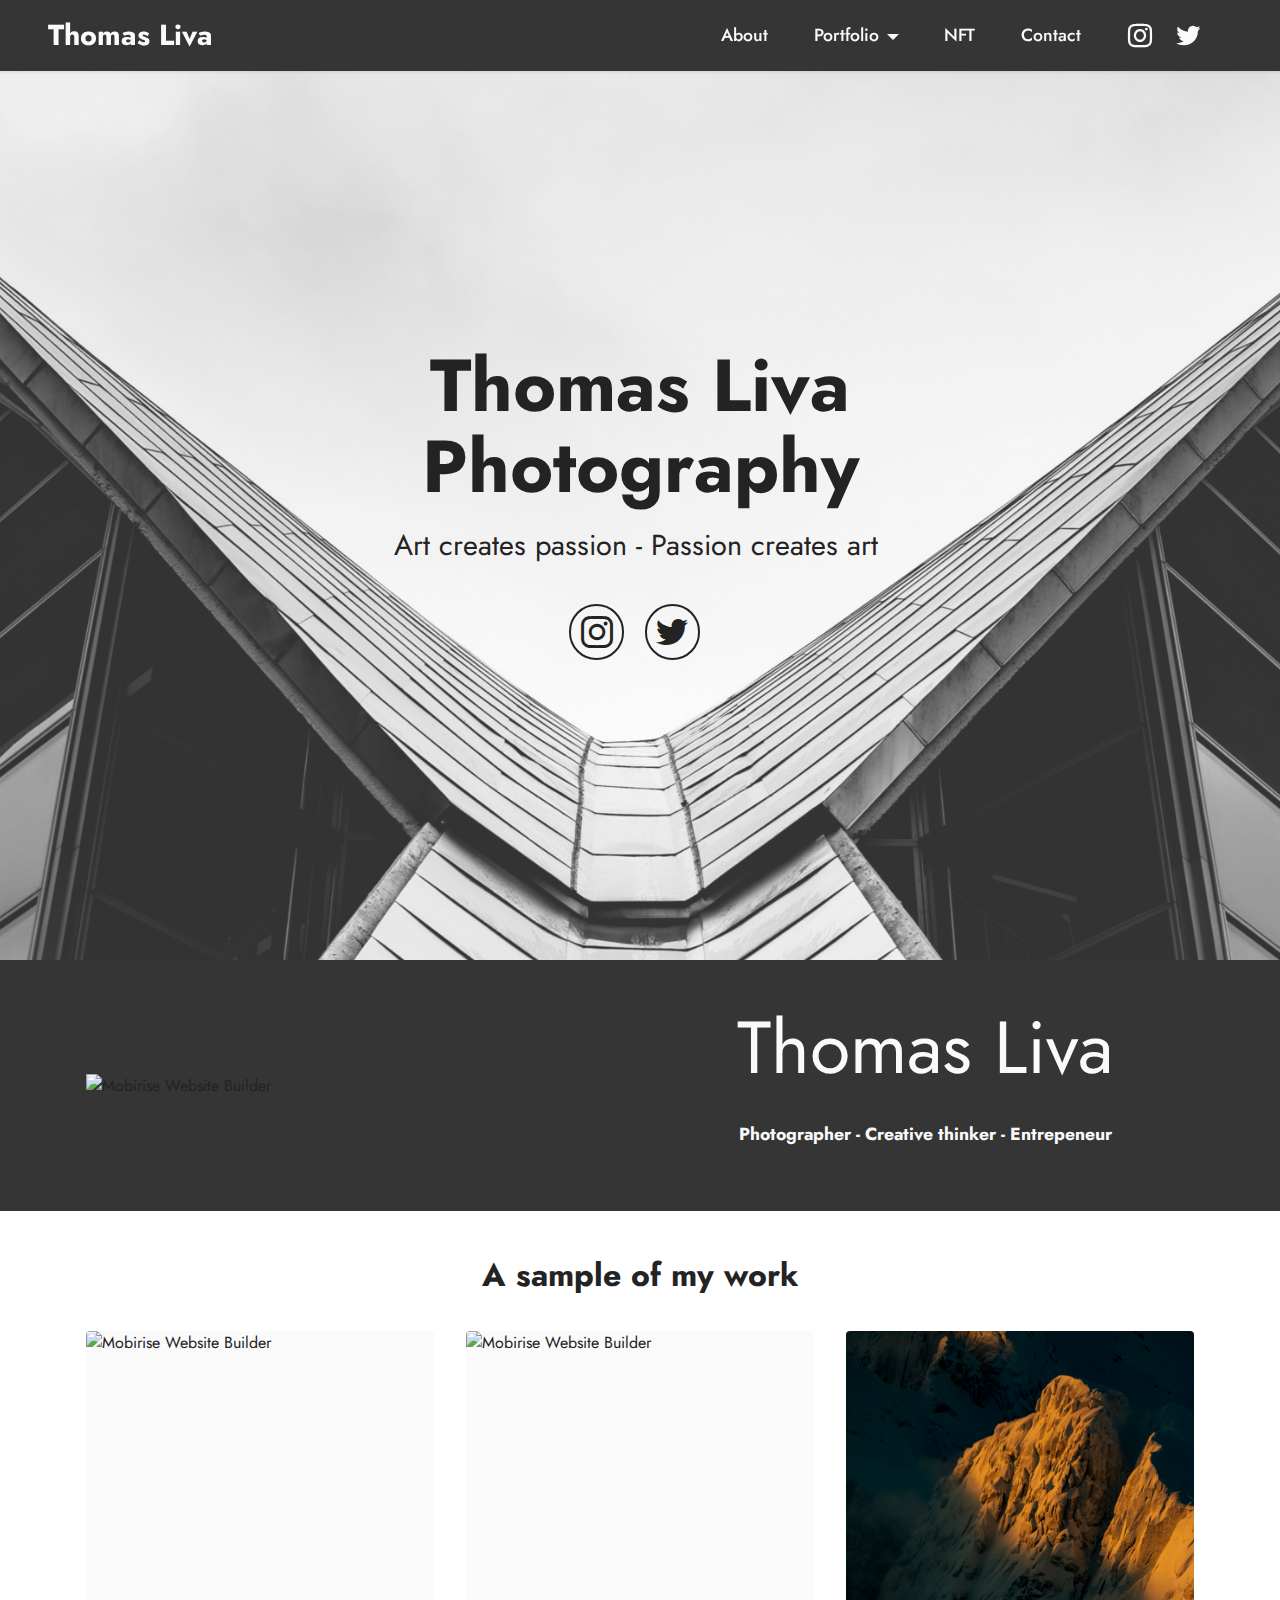
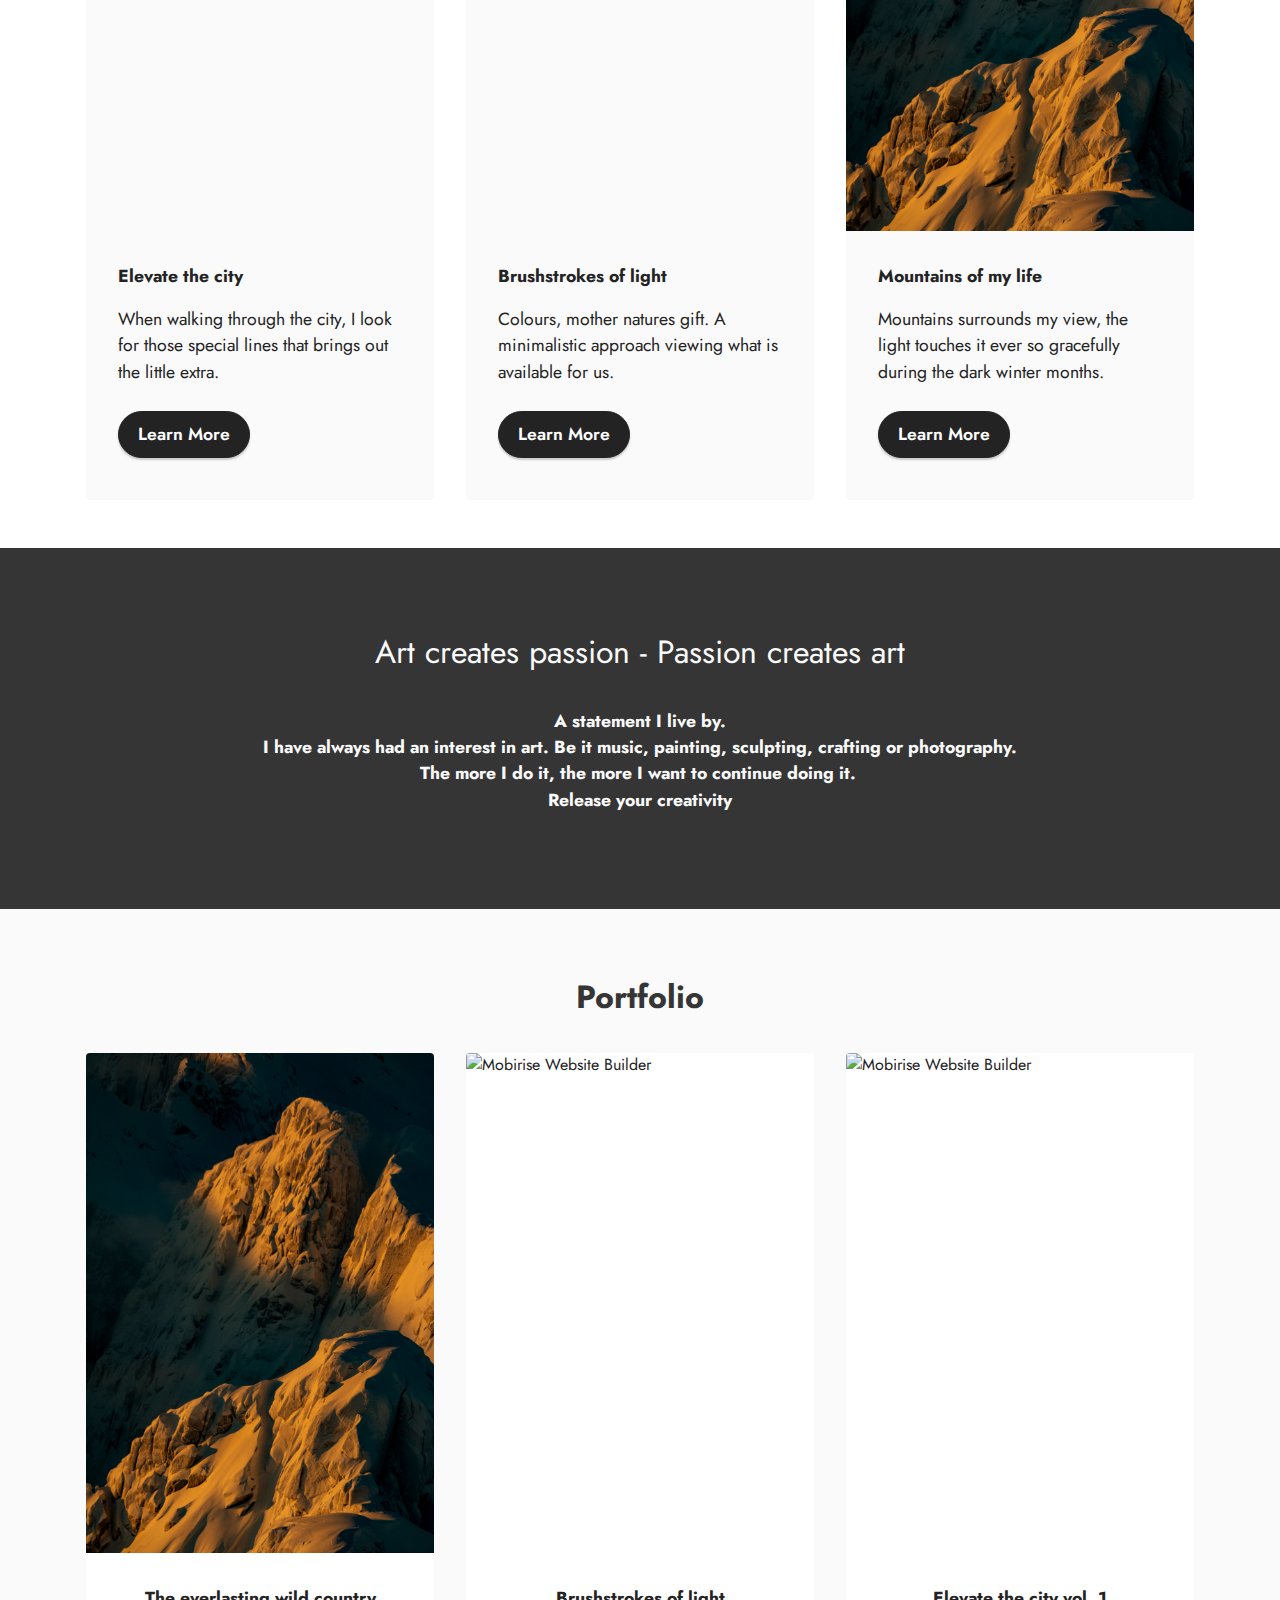
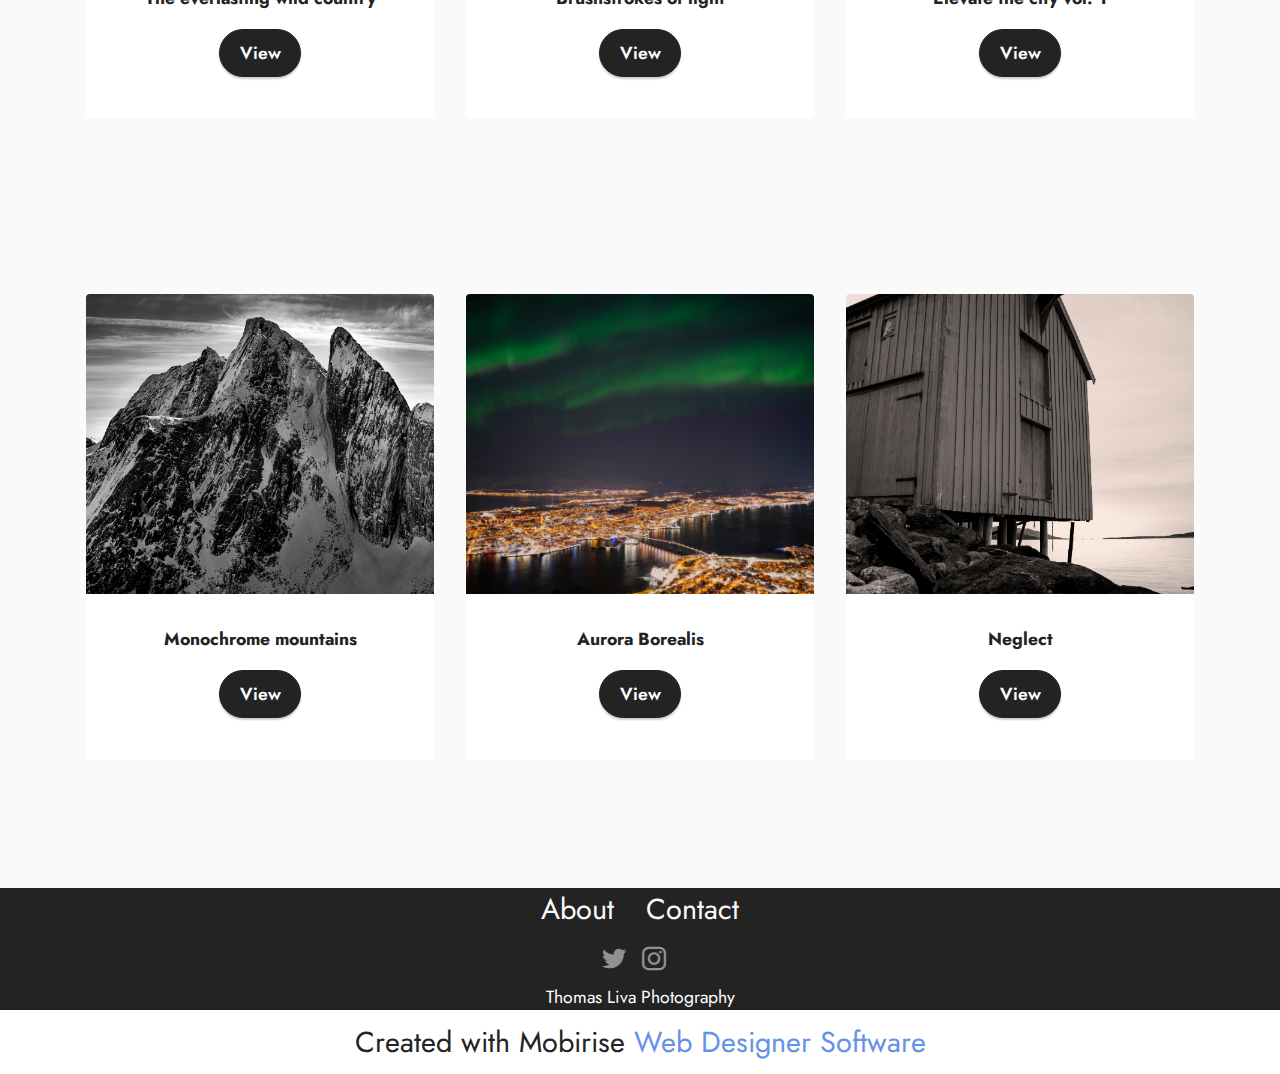
==== index.html @ e4f31dff "update" ====
<!DOCTYPE html>
<html  >
<head>
  <!-- Site made with Mobirise Website Builder v5.6.8, https://mobirise.com -->
  <meta charset="UTF-8">
  <meta http-equiv="X-UA-Compatible" content="IE=edge">
  <meta name="generator" content="Mobirise v5.6.8, mobirise.com">
  <meta name="twitter:card" content="summary_large_image"/>
  <meta name="twitter:image:src" content="">
  <meta property="og:image" content="">
  <meta name="twitter:title" content="Home">
  <meta name="viewport" content="width=device-width, initial-scale=1, minimum-scale=1">
  <link rel="shortcut icon" href="assets/images/dsc0477-kopi-1.jpg" type="image/x-icon">
  <meta name="description" content="">
  
  
  <title>Home</title>
  <link rel="stylesheet" href="assets/bootstrap/css/bootstrap.min.css">
  <link rel="stylesheet" href="assets/bootstrap/css/bootstrap-grid.min.css">
  <link rel="stylesheet" href="assets/bootstrap/css/bootstrap-reboot.min.css">
  <link rel="stylesheet" href="assets/dropdown/css/style.css">
  <link rel="stylesheet" href="assets/socicon/css/styles.css">
  <link rel="stylesheet" href="assets/theme/css/style.css">
  <link rel="preload" href="https://fonts.googleapis.com/css?family=Jost:100,200,300,400,500,600,700,800,900,100i,200i,300i,400i,500i,600i,700i,800i,900i&display=swap" as="style" onload="this.onload=null;this.rel='stylesheet'">
  <noscript><link rel="stylesheet" href="https://fonts.googleapis.com/css?family=Jost:100,200,300,400,500,600,700,800,900,100i,200i,300i,400i,500i,600i,700i,800i,900i&display=swap"></noscript>
  <link rel="preload" as="style" href="assets/mobirise/css/mbr-additional.css"><link rel="stylesheet" href="assets/mobirise/css/mbr-additional.css" type="text/css">
  
  
  
  
</head>
<body>
  
  <section data-bs-version="5.1" class="menu menu3 cid-t5UMTq7qSI" once="menu" id="menu3-2">
    
    <nav class="navbar navbar-dropdown navbar-fixed-top navbar-expand-lg">
        <div class="container-fluid">
            <div class="navbar-brand">
                
                <span class="navbar-caption-wrap"><a class="navbar-caption text-white text-primary display-7" href="index.html">Thomas Liva</a></span>
            </div>
            <button class="navbar-toggler" type="button" data-toggle="collapse" data-bs-toggle="collapse" data-target="#navbarSupportedContent" data-bs-target="#navbarSupportedContent" aria-controls="navbarNavAltMarkup" aria-expanded="false" aria-label="Toggle navigation">
                <div class="hamburger">
                    <span></span>
                    <span></span>
                    <span></span>
                    <span></span>
                </div>
            </button>
            <div class="collapse navbar-collapse" id="navbarSupportedContent">
                <ul class="navbar-nav nav-dropdown nav-right" data-app-modern-menu="true"><li class="nav-item"><a class="nav-link link text-white text-primary display-4" href="page4.html">
                            About</a></li><li class="nav-item dropdown"><a class="nav-link link text-white dropdown-toggle display-4" href="index.html#gallery2-8" aria-expanded="false" data-toggle="dropdown-submenu" data-bs-toggle="dropdown" data-bs-auto-close="outside">Portfolio</a><div class="dropdown-menu" aria-labelledby="dropdown-300"><a class="text-white show dropdown-item text-primary display-4" href="page1.html">Elevate the city</a><a class="text-white show dropdown-item text-primary display-4" href="page2.html">Brushstrokes of light</a><a class="text-white show dropdown-item text-primary display-4" href="page3.html">The everlasting wild country</a><a class="text-white show dropdown-item text-primary display-4" href="page7.html">Monochrome mountains</a><a class="text-white show dropdown-item text-primary display-4" href="page8.html">Neglect</a><a class="text-white show dropdown-item text-primary display-4" href="page9.html">Aurora Borealis</a><a class="text-white dropdown-item text-primary display-4" href="page10.html">A fishing adventure</a></div></li>
                    <li class="nav-item"><a class="nav-link link text-white text-primary display-4" href="page6.html">NFT</a></li>
                    <li class="nav-item"><a class="nav-link link text-white text-primary display-4" href="page5.html">Contact</a>
                    </li></ul>
                <div class="icons-menu">
                    <a class="iconfont-wrapper" href="https://www.instagram.com/eventyrerihjertet/" target="_blank">
                        <span class="p-2 mbr-iconfont socicon-instagram socicon"></span>
                    </a>
                    <a class="iconfont-wrapper" href="https://twitter.com/Thms_Liva" target="_blank">
                        <span class="p-2 mbr-iconfont socicon-twitter socicon"></span>
                    </a>
                    
                    
                </div>
                
            </div>
        </div>
    </nav>
</section>

<section data-bs-version="5.1" class="header13 cid-t5UN492Twj mbr-fullscreen" id="header13-3">

    

    
    <div class="mbr-overlay" style="opacity: 0.2; background-color: rgb(255, 255, 255);"></div>

    <div class="align-center container-fluid">
        <div class="row justify-content-center">
            <div class="col-12 col-lg-12">
                <h1 class="mbr-section-title mbr-fonts-style mb-3 display-1"><strong>Thomas Liva</strong><br><strong>Photography</strong><strong><br></strong></h1>
                
                <p class="mbr-text mbr-fonts-style mb-3 display-7">Art creates passion - Passion creates art&nbsp;</p>
                
                <div class="social-row display-7 mt-5">
                    <div class="soc-item">
                        <a href="https://www.instagram.com/eventyrerihjertet/" target="_blank">
                            <span class="mbr-iconfont socicon-instagram socicon"></span>
                        </a>
                    </div>
                    <div class="soc-item">
                        <a href="https://twitter.com/Thms_Liva" target="_blank">
                            <span class="mbr-iconfont socicon-twitter socicon"></span>
                        </a>
                    </div>
                    
                    
                    
                </div>
            </div>
        </div>
    </div>
</section>

<section data-bs-version="5.1" class="testimonials1 cid-t5Vqy1yLWZ" id="testimonials1-s">
    

    
    
    <div class="container">
        
        <div class="row align-items-center">
            <div class="col-12 col-md-6">
                <div class="image-wrapper">
                    <img src="assets/images/dsc0477-kopi.jpg" alt="Mobirise Website Builder">
                </div>
            </div>
            <div class="col-12 col-md">
                <div class="text-wrapper">
                    <p class="mbr-text mbr-fonts-style mb-4 display-1">Thomas Liva<br></p>
                    <p class="name mbr-fonts-style mb-1 display-4"><strong>Photographer - Creative thinker - Entrepeneur</strong></p>
                    <p class="position mbr-fonts-style display-4"></p>
                </div>
            </div>
        </div>
    </div>
</section>

<section data-bs-version="5.1" class="features3 cid-t5UN5WhkyG" id="features3-4">
    
    
    <div class="container">
        <div class="mbr-section-head">
            <h4 class="mbr-section-title mbr-fonts-style align-center mb-0 display-5"></h4>
            <h5 class="mbr-section-subtitle mbr-fonts-style align-center mb-0 mt-2 display-5"><strong>A sample of my work</strong></h5>
        </div>
        <div class="row mt-4">
            <div class="item features-image сol-12 col-md-6 col-lg-4">
                <div class="item-wrapper">
                    <div class="item-img">
                        <img src="assets/images/spread-your-wings.jpg" alt="Mobirise Website Builder">
                    </div>
                    <div class="item-content">
                        <h5 class="item-title mbr-fonts-style display-4"><strong>Elevate the city</strong></h5>
                        
                        <p class="mbr-text mbr-fonts-style mt-3 display-4">When walking through the city, I look for those special lines that brings out the little extra.&nbsp;</p>
                    </div>
                    <div class="mbr-section-btn item-footer mt-2"><a href="page1.html" class="btn item-btn btn-black display-4">Learn More</a></div>
                </div>
            </div>
            <div class="item features-image сol-12 col-md-6 col-lg-4">
                <div class="item-wrapper">
                    <div class="item-img">
                        <img src="assets/images/streak-of-light-2-kopi.jpg" alt="Mobirise Website Builder">
                    </div>
                    <div class="item-content">
                        <h5 class="item-title mbr-fonts-style display-4"><strong>Brushstrokes of light</strong></h5>
                        
                        <p class="mbr-text mbr-fonts-style mt-3 display-4">Colours, mother natures gift. A minimalistic approach viewing what is available for us.&nbsp;</p>
                    </div>
                    <div class="mbr-section-btn item-footer mt-2"><a href="page2.html" class="btn item-btn btn-black display-4">Learn More</a></div>
                </div>
            </div>
            <div class="item features-image сol-12 col-md-6 col-lg-4">
                <div class="item-wrapper">
                    <div class="item-img">
                        <img src="assets/images/yellow-line.jpg" alt="Mobirise Website Builder">
                    </div>
                    <div class="item-content">
                        <h5 class="item-title mbr-fonts-style display-4"><strong>Mountains of my life</strong></h5>
                        
                        <p class="mbr-text mbr-fonts-style mt-3 display-4">Mountains surrounds my view, the light touches it ever so gracefully during the dark winter months.</p>
                    </div>
                    <div class="mbr-section-btn item-footer mt-2"><a href="page3.html" class="btn item-btn btn-black display-4">Learn More</a></div>
                </div>
            </div>
        </div>
    </div>
</section>

<section data-bs-version="5.1" class="content5 cid-t60MxqWpqQ" id="content5-25">
    
    <div class="container">
        <div class="row justify-content-center">
            <div class="col-md-12 col-lg-10">
                
                <h4 class="mbr-section-subtitle mbr-fonts-style mb-4 display-5">
                    Art creates passion - Passion creates art</h4>
                <p class="mbr-text mbr-fonts-style display-4"><strong>A statement I live by. <br>I have always had an interest in art. Be it music, painting, sculpting, crafting or photography. </strong><br><strong>The more I do it, the more I want to continue doing it.&nbsp;<br>Release your creativity</strong></p>
            </div>
        </div>
    </div>
</section>

<section data-bs-version="5.1" class="gallery2 cid-t5URn6Dmn3" id="gallery2-8">
    
    
    <div class="container">
        <div class="mbr-section-head">
            <h4 class="mbr-section-title mbr-fonts-style align-center mb-0 display-5"><strong>Portfolio</strong></h4>
            
        </div>
        <div class="row mt-4">
            
            
            <div class="item features-image сol-12 col-md-6 col-lg-4 active">
                <div class="item-wrapper">
                    <div class="item-img">
                        <img src="assets/images/yellow-line.jpg" alt="Mobirise Website Builder" data-slide-to="0" data-bs-slide-to="0">
                    </div>
                    <div class="item-content">
                        <h5 class="item-title mbr-fonts-style display-4"><strong>The everlasting wild country</strong></h5>
                        
                        
                    </div>
                    <div class="mbr-section-btn item-footer mt-2"><a href="page3.html" class="btn item-btn btn-black display-4">View</a></div>
                </div>
            </div><div class="item features-image сol-12 col-md-6 col-lg-4">
                <div class="item-wrapper">
                    <div class="item-img">
                        <img src="assets/images/streak-of-light-2-kopi.jpg" alt="Mobirise Website Builder" data-slide-to="1" data-bs-slide-to="1">
                    </div>
                    <div class="item-content">
                        <h5 class="item-title mbr-fonts-style display-4"><strong>Brushstrokes of light</strong></h5>
                        
                        
                    </div>
                    <div class="mbr-section-btn item-footer mt-2"><a href="page2.html" class="btn item-btn btn-black display-4">View</a></div>
                </div>
            </div><div class="item features-image сol-12 col-md-6 col-lg-4">
                <div class="item-wrapper">
                    <div class="item-img">
                        <img src="assets/images/spread-your-wings.jpg" alt="Mobirise Website Builder">
                    </div>
                    <div class="item-content">
                        <h5 class="item-title mbr-fonts-style display-4"><strong>Elevate the city vol. 1</strong></h5>
                        
                        
                    </div>
                    <div class="mbr-section-btn item-footer mt-2"><a href="page1.html" class="btn item-btn btn-black display-4">View</a></div>
                </div>
            </div>
            
        </div>
    </div>
</section>

<section data-bs-version="5.1" class="gallery2 cid-t60IiiBU0P" id="gallery2-23">
    
    
    <div class="container">
        
        <div class="row mt-4">
            <div class="item features-image сol-12 col-md-6 col-lg-4">
                <div class="item-wrapper">
                    <div class="item-img">
                        <img src="assets/images/mono-mount-2.jpg" alt="Mobirise Website Builder">
                    </div>
                    <div class="item-content">
                        <h5 class="item-title mbr-fonts-style display-4"><strong>Monochrome mountains</strong></h5>
                        
                        
                    </div>
                    <div class="mbr-section-btn item-footer mt-2"><a href="page7.html" class="btn item-btn btn-black display-4">View</a></div>
                </div>
            </div>
            <div class="item features-image сol-12 col-md-6 col-lg-4">
                <div class="item-wrapper">
                    <div class="item-img">
                        <img src="assets/images/aurora-borealis-2.jpg" alt="Mobirise Website Builder">
                    </div>
                    <div class="item-content">
                        <h5 class="item-title mbr-fonts-style display-4"><strong>Aurora Borealis</strong></h5>
                        
                        
                    </div>
                    <div class="mbr-section-btn item-footer mt-2"><a href="page9.html" class="btn item-btn btn-black display-4">View</a></div>
                </div>
            </div>
            <div class="item features-image сol-12 col-md-6 col-lg-4">
                <div class="item-wrapper">
                    <div class="item-img">
                        <img src="assets/images/neglect-2.jpg" alt="Mobirise Website Builder">
                    </div>
                    <div class="item-content">
                        <h5 class="item-title mbr-fonts-style display-4"><strong>Neglect</strong></h5>
                        
                        
                    </div>
                    <div class="mbr-section-btn item-footer mt-2"><a href="page8.html" class="btn item-btn btn-black display-4">View</a></div>
                </div>
            </div>
            
        </div>
    </div>
</section>

<section data-bs-version="5.1" class="footer3 cid-t5W0NAd4Eh" once="footers" id="footer3-10">

    

    

    <div class="container-fluid">
        <div class="media-container-row align-center mbr-white">
            <div class="row row-links">
                <ul class="foot-menu">
                    
                    
                    
                    
                    
                <li class="foot-menu-item mbr-fonts-style display-7">
                        <a class="text-white text-primary" href="page4.html">About</a></li><li class="foot-menu-item mbr-fonts-style display-7"><a href="page5.html" class="text-white">Contact</a></li></ul>
            </div>
            <div class="row social-row">
                <div class="social-list align-right pb-2">
                    
                    
                    
                    
                    
                    
                <div class="soc-item">
                        <a href="https://twitter.com/Thms_Liva" target="_blank">
                            <span class="mbr-iconfont mbr-iconfont-social socicon-twitter socicon"></span>
                        </a>
                    </div><div class="soc-item">
                        <a href="https://www.instagram.com/eventyrerihjertet/" target="_blank">
                            <span class="mbr-iconfont mbr-iconfont-social socicon-instagram socicon"></span>
                        </a>
                    </div></div>
            </div>
            <div class="row row-copirayt">
                <p class="mbr-text mb-0 mbr-fonts-style mbr-white align-center display-4">Thomas Liva Photography</p>
            </div>
        </div>
    </div>
</section><section class="display-7" style="padding: 0;align-items: center;justify-content: center;flex-wrap: wrap;    align-content: center;display: flex;position: relative;height: 4rem;"><a href="https://mobiri.se/2773588" style="flex: 1 1;height: 4rem;position: absolute;width: 100%;z-index: 1;"><img alt="" style="height: 4rem;" src="[data-uri]"></a><p style="margin: 0;text-align: center;" class="display-7">Created with Mobirise &#8204;</p><a style="z-index:1" href="https://mobirise.com/website-design-software.html">Web Designer Software</a></section><script src="assets/bootstrap/js/bootstrap.bundle.min.js"></script>  <script src="assets/smoothscroll/smooth-scroll.js"></script>  <script src="assets/ytplayer/index.js"></script>  <script src="assets/dropdown/js/navbar-dropdown.js"></script>  <script src="assets/theme/js/script.js"></script>  
  
  
</body>
</html>
---- assets/dropdown/css/style.css ----
.navbar-dropdown {
  left: 0;
  padding: 0;
  position: absolute;
  right: 0;
  top: 0;
  transition: all 0.45s ease;
  z-index: 1030;
  background: #282828; }
  .navbar-dropdown .navbar-logo {
    margin-right: 0.8rem;
    transition: margin 0.3s ease-in-out;
    vertical-align: middle; }
    .navbar-dropdown .navbar-logo img {
      height: 3.125rem;
      transition: all 0.3s ease-in-out; }
    .navbar-dropdown .navbar-logo.mbr-iconfont {
      font-size: 3.125rem;
      line-height: 3.125rem; }
  .navbar-dropdown .navbar-caption {
    font-weight: 700;
    white-space: normal;
    vertical-align: -4px;
    line-height: 3.125rem !important; }
    .navbar-dropdown .navbar-caption, .navbar-dropdown .navbar-caption:hover {
      color: inherit;
      text-decoration: none; }
  .navbar-dropdown .mbr-iconfont + .navbar-caption {
    vertical-align: -1px; }
  .navbar-dropdown.navbar-fixed-top {
    position: fixed; }
  .navbar-dropdown .navbar-brand span {
    vertical-align: -4px; }
  .navbar-dropdown.bg-color.transparent {
    background: none; }
  .navbar-dropdown.navbar-short .navbar-brand {
    padding: 0.625rem 0; }
    .navbar-dropdown.navbar-short .navbar-brand span {
      vertical-align: -1px; }
  .navbar-dropdown.navbar-short .navbar-caption {
    line-height: 2.375rem !important;
    vertical-align: -2px; }
  .navbar-dropdown.navbar-short .navbar-logo {
    margin-right: 0.5rem; }
    .navbar-dropdown.navbar-short .navbar-logo img {
      height: 2.375rem; }
    .navbar-dropdown.navbar-short .navbar-logo.mbr-iconfont {
      font-size: 2.375rem;
      line-height: 2.375rem; }
  .navbar-dropdown.navbar-short .mbr-table-cell {
    height: 3.625rem; }
  .navbar-dropdown .navbar-close {
    left: 0.6875rem;
    position: fixed;
    top: 0.75rem;
    z-index: 1000; }
  .navbar-dropdown .hamburger-icon {
    content: "";
    display: inline-block;
    vertical-align: middle;
    width: 16px;
    -webkit-box-shadow: 0 -6px 0 1px #282828,0 0 0 1px #282828,0 6px 0 1px #282828;
    -moz-box-shadow: 0 -6px 0 1px #282828,0 0 0 1px #282828,0 6px 0 1px #282828;
    box-shadow: 0 -6px 0 1px #282828,0 0 0 1px #282828,0 6px 0 1px #282828; }

.dropdown-menu .dropdown-toggle[data-toggle="dropdown-submenu"]::after {
  border-bottom: 0.35em solid transparent;
  border-left: 0.35em solid;
  border-right: 0;
  border-top: 0.35em solid transparent;
  margin-left: 0.3rem; }

.dropdown-menu .dropdown-item:focus {
  outline: 0; }

.nav-dropdown {
  font-size: 0.75rem;
  font-weight: 500;
  height: auto !important; }
  .nav-dropdown .nav-btn {
    padding-left: 1rem; }
  .nav-dropdown .link {
    margin: .667em 1.667em;
    font-weight: 500;
    padding: 0;
    transition: color .2s ease-in-out; }
    .nav-dropdown .link.dropdown-toggle {
      margin-right: 2.583em; }
      .nav-dropdown .link.dropdown-toggle::after {
        margin-left: .25rem;
        border-top: 0.35em solid;
        border-right: 0.35em solid transparent;
        border-left: 0.35em solid transparent;
        border-bottom: 0; }
      .nav-dropdown .link.dropdown-toggle[aria-expanded="true"] {
        margin: 0;
        padding: 0.667em 3.263em  0.667em 1.667em; }
  .nav-dropdown .link::after,
  .nav-dropdown .dropdown-item::after {
    color: inherit; }
  .nav-dropdown .btn {
    font-size: 0.75rem;
    font-weight: 700;
    letter-spacing: 0;
    margin-bottom: 0;
    padding-left: 1.25rem;
    padding-right: 1.25rem; }
  .nav-dropdown .dropdown-menu {
    border-radius: 0;
    border: 0;
    left: 0;
    margin: 0;
    padding-bottom: 1.25rem;
    padding-top: 1.25rem;
    position: relative; }
  .nav-dropdown .dropdown-submenu {
    margin-left: 0.125rem;
    top: 0; }
  .nav-dropdown .dropdown-item {
    font-weight: 500;
    line-height: 2;
    padding: 0.3846em 4.615em 0.3846em 1.5385em;
    position: relative;
    transition: color .2s ease-in-out, background-color .2s ease-in-out; }
    .nav-dropdown .dropdown-item::after {
      margin-top: -0.3077em;
      position: absolute;
      right: 1.1538em;
      top: 50%; }
    .nav-dropdown .dropdown-item:focus, .nav-dropdown .dropdown-item:hover {
      background: none; }

@media (max-width: 767px) {
  .nav-dropdown.navbar-toggleable-sm {
    bottom: 0;
    display: none;
    left: 0;
    overflow-x: hidden;
    position: fixed;
    top: 0;
    transform: translateX(-100%);
    -ms-transform: translateX(-100%);
    -webkit-transform: translateX(-100%);
    width: 18.75rem;
    z-index: 999; } }
.nav-dropdown.navbar-toggleable-xl {
  bottom: 0;
  display: none;
  left: 0;
  overflow-x: hidden;
  position: fixed;
  top: 0;
  transform: translateX(-100%);
  -ms-transform: translateX(-100%);
  -webkit-transform: translateX(-100%);
  width: 18.75rem;
  z-index: 999; }

.nav-dropdown-sm {
  display: block !important;
  overflow-x: hidden;
  overflow: auto;
  padding-top: 3.875rem; }
  .nav-dropdown-sm::after {
    content: "";
    display: block;
    height: 3rem;
    width: 100%; }
  .nav-dropdown-sm.collapse.in ~ .navbar-close {
    display: block !important; }
  .nav-dropdown-sm.collapsing, .nav-dropdown-sm.collapse.in {
    transform: translateX(0);
    -ms-transform: translateX(0);
    -webkit-transform: translateX(0);
    transition: all 0.25s ease-out;
    -webkit-transition: all 0.25s ease-out;
    background: #282828; }
  .nav-dropdown-sm.collapsing[aria-expanded="false"] {
    transform: translateX(-100%);
    -ms-transform: translateX(-100%);
    -webkit-transform: translateX(-100%); }
  .nav-dropdown-sm .nav-item {
    display: block;
    margin-left: 0 !important;
    padding-left: 0; }
  .nav-dropdown-sm .link,
  .nav-dropdown-sm .dropdown-item {
    border-top: 1px dotted rgba(255, 255, 255, 0.1);
    font-size: 0.8125rem;
    line-height: 1.6;
    margin: 0 !important;
    padding: 0.875rem 2.4rem 0.875rem 1.5625rem !important;
    position: relative;
    white-space: normal; }
    .nav-dropdown-sm .link:focus, .nav-dropdown-sm .link:hover,
    .nav-dropdown-sm .dropdown-item:focus,
    .nav-dropdown-sm .dropdown-item:hover {
      background: rgba(0, 0, 0, 0.2) !important;
      color: #c0a375; }
  .nav-dropdown-sm .nav-btn {
    position: relative;
    padding: 1.5625rem 1.5625rem 0 1.5625rem; }
    .nav-dropdown-sm .nav-btn::before {
      border-top: 1px dotted rgba(255, 255, 255, 0.1);
      content: "";
      left: 0;
      position: absolute;
      top: 0;
      width: 100%; }
    .nav-dropdown-sm .nav-btn + .nav-btn {
      padding-top: 0.625rem; }
      .nav-dropdown-sm .nav-btn + .nav-btn::before {
        display: none; }
  .nav-dropdown-sm .btn {
    padding: 0.625rem 0; }
  .nav-dropdown-sm .dropdown-toggle[data-toggle="dropdown-submenu"]::after {
    margin-left: .25rem;
    border-top: 0.35em solid;
    border-right: 0.35em solid transparent;
    border-left: 0.35em solid transparent;
    border-bottom: 0; }
  .nav-dropdown-sm .dropdown-toggle[data-toggle="dropdown-submenu"][aria-expanded="true"]::after {
    border-top: 0;
    border-right: 0.35em solid transparent;
    border-left: 0.35em solid transparent;
    border-bottom: 0.35em solid; }
  .nav-dropdown-sm .dropdown-menu {
    margin: 0;
    padding: 0;
    position: relative;
    top: 0;
    left: 0;
    width: 100%;
    border: 0;
    float: none;
    border-radius: 0;
    background: none; }
  .nav-dropdown-sm .dropdown-submenu {
    left: 100%;
    margin-left: 0.125rem;
    margin-top: -1.25rem;
    top: 0; }

.navbar-toggleable-sm .nav-dropdown .dropdown-menu {
  position: absolute; }

.navbar-toggleable-sm .nav-dropdown .dropdown-submenu {
  left: 100%;
  margin-left: 0.125rem;
  margin-top: -1.25rem;
  top: 0; }

.navbar-toggleable-sm.opened .nav-dropdown .dropdown-menu {
  position: relative; }

.navbar-toggleable-sm.opened .nav-dropdown .dropdown-submenu {
  left: 0;
  margin-left: 00rem;
  margin-top: 0rem;
  top: 0; }

.is-builder .nav-dropdown.collapsing {
  transition: none !important; }
---- assets/socicon/css/styles.css ----
@charset "UTF-8";

@font-face {
  font-family: 'Socicon';
  src:  url('../fonts/socicon.eot');
  src:  url('../fonts/socicon.eot?#iefix') format('embedded-opentype'),
    url('../fonts/socicon.woff2') format('woff2'),
    url('../fonts/socicon.ttf') format('truetype'),
    url('../fonts/socicon.woff') format('woff'),
    url('../fonts/socicon.svg#socicon') format('svg');
  font-weight: normal;
  font-style: normal;
  font-display: swap;
}

[data-icon]:before {
  font-family: "socicon" !important;
  content: attr(data-icon);
  font-style: normal !important;
  font-weight: normal !important;
  font-variant: normal !important;
  text-transform: none !important;
  speak: none;
  line-height: 1;
  -webkit-font-smoothing: antialiased;
  -moz-osx-font-smoothing: grayscale;
}

[class^="socicon-"], [class*=" socicon-"] {
  /* use !important to prevent issues with browser extensions that change fonts */
  font-family: 'Socicon' !important;
  speak: none;
  font-style: normal;
  font-weight: normal;
  font-variant: normal;
  text-transform: none;
  line-height: 1;

  /* Better Font Rendering =========== */
  -webkit-font-smoothing: antialiased;
  -moz-osx-font-smoothing: grayscale;
}

.socicon-eitaa:before {
  content: "\e97c";
}
.socicon-soroush:before {
  content: "\e97d";
}
.socicon-bale:before {
  content: "\e97e";
}
.socicon-zazzle:before {
  content: "\e97b";
}
.socicon-society6:before {
  content: "\e97a";
}
.socicon-redbubble:before {
  content: "\e979";
}
.socicon-avvo:before {
  content: "\e978";
}
.socicon-stitcher:before {
  content: "\e977";
}
.socicon-googlehangouts:before {
  content: "\e974";
}
.socicon-dlive:before {
  content: "\e975";
}
.socicon-vsco:before {
  content: "\e976";
}
.socicon-flipboard:before {
  content: "\e973";
}
.socicon-ubuntu:before {
  content: "\e958";
}
.socicon-artstation:before {
  content: "\e959";
}
.socicon-invision:before {
  content: "\e95a";
}
.socicon-torial:before {
  content: "\e95b";
}
.socicon-collectorz:before {
  content: "\e95c";
}
.socicon-seenthis:before {
  content: "\e95d";
}
.socicon-googleplaymusic:before {
  content: "\e95e";
}
.socicon-debian:before {
  content: "\e95f";
}
.socicon-filmfreeway:before {
  content: "\e960";
}
.socicon-gnome:before {
  content: "\e961";
}
.socicon-itchio:before {
  content: "\e962";
}
.socicon-jamendo:before {
  content: "\e963";
}
.socicon-mix:before {
  content: "\e964";
}
.socicon-sharepoint:before {
  content: "\e965";
}
.socicon-tinder:before {
  content: "\e966";
}
.socicon-windguru:before {
  content: "\e967";
}
.socicon-cdbaby:before {
  content: "\e968";
}
.socicon-elementaryos:before {
  content: "\e969";
}
.socicon-stage32:before {
  content: "\e96a";
}
.socicon-tiktok:before {
  content: "\e96b";
}
.socicon-gitter:before {
  content: "\e96c";
}
.socicon-letterboxd:before {
  content: "\e96d";
}
.socicon-threema:before {
  content: "\e96e";
}
.socicon-splice:before {
  content: "\e96f";
}
.socicon-metapop:before {
  content: "\e970";
}
.socicon-naver:before {
  content: "\e971";
}
.socicon-remote:before {
  content: "\e972";
}
.socicon-internet:before {
  content: "\e957";
}
.socicon-moddb:before {
  content: "\e94b";
}
.socicon-indiedb:before {
  content: "\e94c";
}
.socicon-traxsource:before {
  content: "\e94d";
}
.socicon-gamefor:before {
  content: "\e94e";
}
.socicon-pixiv:before {
  content: "\e94f";
}
.socicon-myanimelist:before {
  content: "\e950";
}
.socicon-blackberry:before {
  content: "\e951";
}
.socicon-wickr:before {
  content: "\e952";
}
.socicon-spip:before {
  content: "\e953";
}
.socicon-napster:before {
  content: "\e954";
}
.socicon-beatport:before {
  content: "\e955";
}
.socicon-hackerone:before {
  content: "\e956";
}
.socicon-hackernews:before {
  content: "\e946";
}
.socicon-smashwords:before {
  content: "\e947";
}
.socicon-kobo:before {
  content: "\e948";
}
.socicon-bookbub:before {
  content: "\e949";
}
.socicon-mailru:before {
  content: "\e94a";
}
.socicon-gitlab:before {
  content: "\e945";
}
.socicon-instructables:before {
  content: "\e944";
}
.socicon-portfolio:before {
  content: "\e943";
}
.socicon-codered:before {
  content: "\e940";
}
.socicon-origin:before {
  content: "\e941";
}
.socicon-nextdoor:before {
  content: "\e942";
}
.socicon-udemy:before {
  content: "\e93f";
}
.socicon-livemaster:before {
  content: "\e93e";
}
.socicon-crunchbase:before {
  content: "\e93b";
}
.socicon-homefy:before {
  content: "\e93c";
}
.socicon-calendly:before {
  content: "\e93d";
}
.socicon-realtor:before {
  content: "\e90f";
}
.socicon-tidal:before {
  content: "\e910";
}
.socicon-qobuz:before {
  content: "\e911";
}
.socicon-natgeo:before {
  content: "\e912";
}
.socicon-mastodon:before {
  content: "\e913";
}
.socicon-unsplash:before {
  content: "\e914";
}
.socicon-homeadvisor:before {
  content: "\e915";
}
.socicon-angieslist:before {
  content: "\e916";
}
.socicon-codepen:before {
  content: "\e917";
}
.socicon-slack:before {
  content: "\e918";
}
.socicon-openaigym:before {
  content: "\e919";
}
.socicon-logmein:before {
  content: "\e91a";
}
.socicon-fiverr:before {
  content: "\e91b";
}
.socicon-gotomeeting:before {
  content: "\e91c";
}
.socicon-aliexpress:before {
  content: "\e91d";
}
.socicon-guru:before {
  content: "\e91e";
}
.socicon-appstore:before {
  content: "\e91f";
}
.socicon-homes:before {
  content: "\e920";
}
.socicon-zoom:before {
  content: "\e921";
}
.socicon-alibaba:before {
  content: "\e922";
}
.socicon-craigslist:before {
  content: "\e923";
}
.socicon-wix:before {
  content: "\e924";
}
.socicon-redfin:before {
  content: "\e925";
}
.socicon-googlecalendar:before {
  content: "\e926";
}
.socicon-shopify:before {
  content: "\e927";
}
.socicon-freelancer:before {
  content: "\e928";
}
.socicon-seedrs:before {
  content: "\e929";
}
.socicon-bing:before {
  content: "\e92a";
}
.socicon-doodle:before {
  content: "\e92b";
}
.socicon-bonanza:before {
  content: "\e92c";
}
.socicon-squarespace:before {
  content: "\e92d";
}
.socicon-toptal:before {
  content: "\e92e";
}
.socicon-gust:before {
  content: "\e92f";
}
.socicon-ask:before {
  content: "\e930";
}
.socicon-trulia:before {
  content: "\e931";
}
.socicon-loomly:before {
  content: "\e932";
}
.socicon-ghost:before {
  content: "\e933";
}
.socicon-upwork:before {
  content: "\e934";
}
.socicon-fundable:before {
  content: "\e935";
}
.socicon-booking:before {
  content: "\e936";
}
.socicon-googlemaps:before {
  content: "\e937";
}
.socicon-zillow:before {
  content: "\e938";
}
.socicon-niconico:before {
  content: "\e939";
}
.socicon-toneden:before {
  content: "\e93a";
}
.socicon-augment:before {
  content: "\e908";
}
.socicon-bitbucket:before {
  content: "\e909";
}
.socicon-fyuse:before {
  content: "\e90a";
}
.socicon-yt-gaming:before {
  content: "\e90b";
}
.socicon-sketchfab:before {
  content: "\e90c";
}
.socicon-mobcrush:before {
  content: "\e90d";
}
.socicon-microsoft:before {
  content: "\e90e";
}
.socicon-pandora:before {
  content: "\e907";
}
.socicon-messenger:before {
  content: "\e906";
}
.socicon-gamewisp:before {
  content: "\e905";
}
.socicon-bloglovin:before {
  content: "\e904";
}
.socicon-tunein:before {
  content: "\e903";
}
.socicon-gamejolt:before {
  content: "\e901";
}
.socicon-trello:before {
  content: "\e902";
}
.socicon-spreadshirt:before {
  content: "\e900";
}
.socicon-500px:before {
  content: "\e000";
}
.socicon-8tracks:before {
  content: "\e001";
}
.socicon-airbnb:before {
  content: "\e002";
}
.socicon-alliance:before {
  content: "\e003";
}
.socicon-amazon:before {
  content: "\e004";
}
.socicon-amplement:before {
  content: "\e005";
}
.socicon-android:before {
  content: "\e006";
}
.socicon-angellist:before {
  content: "\e007";
}
.socicon-apple:before {
  content: "\e008";
}
.socicon-appnet:before {
  content: "\e009";
}
.socicon-baidu:before {
  content: "\e00a";
}
.socicon-bandcamp:before {
  content: "\e00b";
}
.socicon-battlenet:before {
  content: "\e00c";
}
.socicon-mixer:before {
  content: "\e00d";
}
.socicon-bebee:before {
  content: "\e00e";
}
.socicon-bebo:before {
  content: "\e00f";
}
.socicon-behance:before {
  content: "\e010";
}
.socicon-blizzard:before {
  content: "\e011";
}
.socicon-blogger:before {
  content: "\e012";
}
.socicon-buffer:before {
  content: "\e013";
}
.socicon-chrome:before {
  content: "\e014";
}
.socicon-coderwall:before {
  content: "\e015";
}
.socicon-curse:before {
  content: "\e016";
}
.socicon-dailymotion:before {
  content: "\e017";
}
.socicon-deezer:before {
  content: "\e018";
}
.socicon-delicious:before {
  content: "\e019";
}
.socicon-deviantart:before {
  content: "\e01a";
}
.socicon-diablo:before {
  content: "\e01b";
}
.socicon-digg:before {
  content: "\e01c";
}
.socicon-discord:before {
  content: "\e01d";
}
.socicon-disqus:before {
  content: "\e01e";
}
.socicon-douban:before {
  content: "\e01f";
}
.socicon-draugiem:before {
  content: "\e020";
}
.socicon-dribbble:before {
  content: "\e021";
}
.socicon-drupal:before {
  content: "\e022";
}
.socicon-ebay:before {
  content: "\e023";
}
.socicon-ello:before {
  content: "\e024";
}
.socicon-endomodo:before {
  content: "\e025";
}
.socicon-envato:before {
  content: "\e026";
}
.socicon-etsy:before {
  content: "\e027";
}
.socicon-facebook:before {
  content: "\e028";
}
.socicon-feedburner:before {
  content: "\e029";
}
.socicon-filmweb:before {
  content: "\e02a";
}
.socicon-firefox:before {
  content: "\e02b";
}
.socicon-flattr:before {
  content: "\e02c";
}
.socicon-flickr:before {
  content: "\e02d";
}
.socicon-formulr:before {
  content: "\e02e";
}
.socicon-forrst:before {
  content: "\e02f";
}
.socicon-foursquare:before {
  content: "\e030";
}
.socicon-friendfeed:before {
  content: "\e031";
}
.socicon-github:before {
  content: "\e032";
}
.socicon-goodreads:before {
  content: "\e033";
}
.socicon-google:before {
  content: "\e034";
}
.socicon-googlescholar:before {
  content: "\e035";
}
.socicon-googlegroups:before {
  content: "\e036";
}
.socicon-googlephotos:before {
  content: "\e037";
}
.socicon-googleplus:before {
  content: "\e038";
}
.socicon-grooveshark:before {
  content: "\e039";
}
.socicon-hackerrank:before {
  content: "\e03a";
}
.socicon-hearthstone:before {
  content: "\e03b";
}
.socicon-hellocoton:before {
  content: "\e03c";
}
.socicon-heroes:before {
  content: "\e03d";
}
.socicon-smashcast:before {
  content: "\e03e";
}
.socicon-horde:before {
  content: "\e03f";
}
.socicon-houzz:before {
  content: "\e040";
}
.socicon-icq:before {
  content: "\e041";
}
.socicon-identica:before {
  content: "\e042";
}
.socicon-imdb:before {
  content: "\e043";
}
.socicon-instagram:before {
  content: "\e044";
}
.socicon-issuu:before {
  content: "\e045";
}
.socicon-istock:before {
  content: "\e046";
}
.socicon-itunes:before {
  content: "\e047";
}
.socicon-keybase:before {
  content: "\e048";
}
.socicon-lanyrd:before {
  content: "\e049";
}
.socicon-lastfm:before {
  content: "\e04a";
}
.socicon-line:before {
  content: "\e04b";
}
.socicon-linkedin:before {
  content: "\e04c";
}
.socicon-livejournal:before {
  content: "\e04d";
}
.socicon-lyft:before {
  content: "\e04e";
}
.socicon-macos:before {
  content: "\e04f";
}
.socicon-mail:before {
  content: "\e050";
}
.socicon-medium:before {
  content: "\e051";
}
.socicon-meetup:before {
  content: "\e052";
}
.socicon-mixcloud:before {
  content: "\e053";
}
.socicon-modelmayhem:before {
  content: "\e054";
}
.socicon-mumble:before {
  content: "\e055";
}
.socicon-myspace:before {
  content: "\e056";
}
.socicon-newsvine:before {
  content: "\e057";
}
.socicon-nintendo:before {
  content: "\e058";
}
.socicon-npm:before {
  content: "\e059";
}
.socicon-odnoklassniki:before {
  content: "\e05a";
}
.socicon-openid:before {
  content: "\e05b";
}
.socicon-opera:before {
  content: "\e05c";
}
.socicon-outlook:before {
  content: "\e05d";
}
.socicon-overwatch:before {
  content: "\e05e";
}
.socicon-patreon:before {
  content: "\e05f";
}
.socicon-paypal:before {
  content: "\e060";
}
.socicon-periscope:before {
  content: "\e061";
}
.socicon-persona:before {
  content: "\e062";
}
.socicon-pinterest:before {
  content: "\e063";
}
.socicon-play:before {
  content: "\e064";
}
.socicon-player:before {
  content: "\e065";
}
.socicon-playstation:before {
  content: "\e066";
}
.socicon-pocket:before {
  content: "\e067";
}
.socicon-qq:before {
  content: "\e068";
}
.socicon-quora:before {
  content: "\e069";
}
.socicon-raidcall:before {
  content: "\e06a";
}
.socicon-ravelry:before {
  content: "\e06b";
}
.socicon-reddit:before {
  content: "\e06c";
}
.socicon-renren:before {
  content: "\e06d";
}
.socicon-researchgate:before {
  content: "\e06e";
}
.socicon-residentadvisor:before {
  content: "\e06f";
}
.socicon-reverbnation:before {
  content: "\e070";
}
.socicon-rss:before {
  content: "\e071";
}
.socicon-sharethis:before {
  content: "\e072";
}
.socicon-skype:before {
  content: "\e073";
}
.socicon-slideshare:before {
  content: "\e074";
}
.socicon-smugmug:before {
  content: "\e075";
}
.socicon-snapchat:before {
  content: "\e076";
}
.socicon-songkick:before {
  content: "\e077";
}
.socicon-soundcloud:before {
  content: "\e078";
}
.socicon-spotify:before {
  content: "\e079";
}
.socicon-stackexchange:before {
  content: "\e07a";
}
.socicon-stackoverflow:before {
  content: "\e07b";
}
.socicon-starcraft:before {
  content: "\e07c";
}
.socicon-stayfriends:before {
  content: "\e07d";
}
.socicon-steam:before {
  content: "\e07e";
}
.socicon-storehouse:before {
  content: "\e07f";
}
.socicon-strava:before {
  content: "\e080";
}
.socicon-streamjar:before {
  content: "\e081";
}
.socicon-stumbleupon:before {
  content: "\e082";
}
.socicon-swarm:before {
  content: "\e083";
}
.socicon-teamspeak:before {
  content: "\e084";
}
.socicon-teamviewer:before {
  content: "\e085";
}
.socicon-technorati:before {
  content: "\e086";
}
.socicon-telegram:before {
  content: "\e087";
}
.socicon-tripadvisor:before {
  content: "\e088";
}
.socicon-tripit:before {
  content: "\e089";
}
.socicon-triplej:before {
  content: "\e08a";
}
.socicon-tumblr:before {
  content: "\e08b";
}
.socicon-twitch:before {
  content: "\e08c";
}
.socicon-twitter:before {
  content: "\e08d";
}
.socicon-uber:before {
  content: "\e08e";
}
.socicon-ventrilo:before {
  content: "\e08f";
}
.socicon-viadeo:before {
  content: "\e090";
}
.socicon-viber:before {
  content: "\e091";
}
.socicon-viewbug:before {
  content: "\e092";
}
.socicon-vimeo:before {
  content: "\e093";
}
.socicon-vine:before {
  content: "\e094";
}
.socicon-vkontakte:before {
  content: "\e095";
}
.socicon-warcraft:before {
  content: "\e096";
}
.socicon-wechat:before {
  content: "\e097";
}
.socicon-weibo:before {
  content: "\e098";
}
.socicon-whatsapp:before {
  content: "\e099";
}
.socicon-wikipedia:before {
  content: "\e09a";
}
.socicon-windows:before {
  content: "\e09b";
}
.socicon-wordpress:before {
  content: "\e09c";
}
.socicon-wykop:before {
  content: "\e09d";
}
.socicon-xbox:before {
  content: "\e09e";
}
.socicon-xing:before {
  content: "\e09f";
}
.socicon-yahoo:before {
  content: "\e0a0";
}
.socicon-yammer:before {
  content: "\e0a1";
}
.socicon-yandex:before {
  content: "\e0a2";
}
.socicon-yelp:before {
  content: "\e0a3";
}
.socicon-younow:before {
  content: "\e0a4";
}
.socicon-youtube:before {
  content: "\e0a5";
}
.socicon-zapier:before {
  content: "\e0a6";
}
.socicon-zerply:before {
  content: "\e0a7";
}
.socicon-zomato:before {
  content: "\e0a8";
}
.socicon-zynga:before {
  content: "\e0a9";
}
---- assets/theme/css/style.css ----
@charset "UTF-8";
section {
  background-color: #ffffff;
}

body {
  font-style: normal;
  line-height: 1.5;
  font-weight: 400;
  color: #232323;
  position: relative;
}

button {
  background-color: transparent;
  border-color: transparent;
}

section,
.container,
.container-fluid {
  position: relative;
  word-wrap: break-word;
}

a.mbr-iconfont:hover {
  text-decoration: none;
}

.article .lead p,
.article .lead ul,
.article .lead ol,
.article .lead pre,
.article .lead blockquote {
  margin-bottom: 0;
}

a {
  font-style: normal;
  font-weight: 400;
  cursor: pointer;
}
a, a:hover {
  text-decoration: none;
}

.mbr-section-title {
  font-style: normal;
  line-height: 1.3;
}

.mbr-section-subtitle {
  line-height: 1.3;
}

.mbr-text {
  font-style: normal;
  line-height: 1.7;
}

h1,
h2,
h3,
h4,
h5,
h6,
.display-1,
.display-2,
.display-4,
.display-5,
.display-7,
span,
p,
a {
  line-height: 1;
  word-break: break-word;
  word-wrap: break-word;
  font-weight: 400;
}

b,
strong {
  font-weight: bold;
}

input:-webkit-autofill, input:-webkit-autofill:hover, input:-webkit-autofill:focus, input:-webkit-autofill:active {
  transition-delay: 9999s;
  -webkit-transition-property: background-color, color;
  transition-property: background-color, color;
}

textarea[type=hidden] {
  display: none;
}

section {
  background-position: 50% 50%;
  background-repeat: no-repeat;
  background-size: cover;
}
section .mbr-background-video,
section .mbr-background-video-preview {
  position: absolute;
  bottom: 0;
  left: 0;
  right: 0;
  top: 0;
}

.hidden {
  visibility: hidden;
}

.mbr-z-index20 {
  z-index: 20;
}

/*! Base colors */
.mbr-white {
  color: #ffffff;
}

.mbr-black {
  color: #111111;
}

.mbr-bg-white {
  background-color: #ffffff;
}

.mbr-bg-black {
  background-color: #000000;
}

/*! Text-aligns */
.align-left {
  text-align: left;
}

.align-center {
  text-align: center;
}

.align-right {
  text-align: right;
}

/*! Font-weight  */
.mbr-light {
  font-weight: 300;
}

.mbr-regular {
  font-weight: 400;
}

.mbr-semibold {
  font-weight: 500;
}

.mbr-bold {
  font-weight: 700;
}

/*! Media  */
.media-content {
  flex-basis: 100%;
}

.media-container-row {
  display: flex;
  flex-direction: row;
  flex-wrap: wrap;
  justify-content: center;
  align-content: center;
  align-items: start;
}
.media-container-row .media-size-item {
  width: 400px;
}

.media-container-column {
  display: flex;
  flex-direction: column;
  flex-wrap: wrap;
  justify-content: center;
  align-content: center;
  align-items: stretch;
}
.media-container-column > * {
  width: 100%;
}

@media (min-width: 992px) {
  .media-container-row {
    flex-wrap: nowrap;
  }
}
figure {
  margin-bottom: 0;
  overflow: hidden;
}

figure[mbr-media-size] {
  transition: width 0.1s;
}

img,
iframe {
  display: block;
  width: 100%;
}

.card {
  background-color: transparent;
  border: none;
}

.card-box {
  width: 100%;
}

.card-img {
  text-align: center;
  flex-shrink: 0;
  -webkit-flex-shrink: 0;
}

.media {
  max-width: 100%;
  margin: 0 auto;
}

.mbr-figure {
  align-self: center;
}

.media-container > div {
  max-width: 100%;
}

.mbr-figure img,
.card-img img {
  width: 100%;
}

@media (max-width: 991px) {
  .media-size-item {
    width: auto !important;
  }

  .media {
    width: auto;
  }

  .mbr-figure {
    width: 100% !important;
  }
}
/*! Buttons */
.mbr-section-btn {
  margin-left: -0.6rem;
  margin-right: -0.6rem;
  font-size: 0;
}

.btn {
  font-weight: 600;
  border-width: 1px;
  font-style: normal;
  margin: 0.6rem 0.6rem;
  white-space: normal;
  transition: all 0.2s ease-in-out;
  display: inline-flex;
  align-items: center;
  justify-content: center;
  word-break: break-word;
}

.btn-sm {
  font-weight: 600;
  letter-spacing: 0px;
  transition: all 0.3s ease-in-out;
}

.btn-md {
  font-weight: 600;
  letter-spacing: 0px;
  transition: all 0.3s ease-in-out;
}

.btn-lg {
  font-weight: 600;
  letter-spacing: 0px;
  transition: all 0.3s ease-in-out;
}

.btn-form {
  margin: 0;
}
.btn-form:hover {
  cursor: pointer;
}

nav .mbr-section-btn {
  margin-left: 0rem;
  margin-right: 0rem;
}

/*! Btn icon margin */
.btn .mbr-iconfont,
.btn.btn-sm .mbr-iconfont {
  order: 1;
  cursor: pointer;
  margin-left: 0.5rem;
  vertical-align: sub;
}

.btn.btn-md .mbr-iconfont,
.btn.btn-md .mbr-iconfont {
  margin-left: 0.8rem;
}

.mbr-regular {
  font-weight: 400;
}

.mbr-semibold {
  font-weight: 500;
}

.mbr-bold {
  font-weight: 700;
}

[type=submit] {
  -webkit-appearance: none;
}

/*! Full-screen */
.mbr-fullscreen .mbr-overlay {
  min-height: 100vh;
}

.mbr-fullscreen {
  display: flex;
  display: -moz-flex;
  display: -ms-flex;
  display: -o-flex;
  align-items: center;
  min-height: 100vh;
  padding-top: 3rem;
  padding-bottom: 3rem;
}

/*! Map */
.map {
  height: 25rem;
  position: relative;
}
.map iframe {
  width: 100%;
  height: 100%;
}

/*! Scroll to top arrow */
.mbr-arrow-up {
  bottom: 25px;
  right: 90px;
  position: fixed;
  text-align: right;
  z-index: 5000;
  color: #ffffff;
  font-size: 22px;
}

.mbr-arrow-up a {
  background: rgba(0, 0, 0, 0.2);
  border-radius: 50%;
  color: #fff;
  display: inline-block;
  height: 60px;
  width: 60px;
  border: 2px solid #fff;
  outline-style: none !important;
  position: relative;
  text-decoration: none;
  transition: all 0.3s ease-in-out;
  cursor: pointer;
  text-align: center;
}
.mbr-arrow-up a:hover {
  background-color: rgba(0, 0, 0, 0.4);
}
.mbr-arrow-up a i {
  line-height: 60px;
}

.mbr-arrow-up-icon {
  display: block;
  color: #fff;
}

.mbr-arrow-up-icon::before {
  content: "›";
  display: inline-block;
  font-family: serif;
  font-size: 22px;
  line-height: 1;
  font-style: normal;
  position: relative;
  top: 6px;
  left: -4px;
  transform: rotate(-90deg);
}

/*! Arrow Down */
.mbr-arrow {
  position: absolute;
  bottom: 45px;
  left: 50%;
  width: 60px;
  height: 60px;
  cursor: pointer;
  background-color: rgba(80, 80, 80, 0.5);
  border-radius: 50%;
  transform: translateX(-50%);
}
@media (max-width: 767px) {
  .mbr-arrow {
    display: none;
  }
}
.mbr-arrow > a {
  display: inline-block;
  text-decoration: none;
  outline-style: none;
  -webkit-animation: arrowdown 1.7s ease-in-out infinite;
          animation: arrowdown 1.7s ease-in-out infinite;
  color: #ffffff;
}
.mbr-arrow > a > i {
  position: absolute;
  top: -2px;
  left: 15px;
  font-size: 2rem;
}

#scrollToTop a i::before {
  content: "";
  position: absolute;
  display: block;
  border-bottom: 2.5px solid #fff;
  border-left: 2.5px solid #fff;
  width: 27.8%;
  height: 27.8%;
  left: 50%;
  top: 51%;
  transform: translateY(-30%) translateX(-50%) rotate(135deg);
}

@keyframes arrowdown {
  0% {
    transform: translateY(0px);
  }
  50% {
    transform: translateY(-5px);
  }
  100% {
    transform: translateY(0px);
  }
}
@-webkit-keyframes arrowdown {
  0% {
    transform: translateY(0px);
  }
  50% {
    transform: translateY(-5px);
  }
  100% {
    transform: translateY(0px);
  }
}
@media (max-width: 500px) {
  .mbr-arrow-up {
    left: 0;
    right: 0;
    text-align: center;
  }
}
/*Gradients animation*/
@keyframes gradient-animation {
  from {
    background-position: 0% 100%;
    -webkit-animation-timing-function: ease-in-out;
            animation-timing-function: ease-in-out;
  }
  to {
    background-position: 100% 0%;
    -webkit-animation-timing-function: ease-in-out;
            animation-timing-function: ease-in-out;
  }
}
@-webkit-keyframes gradient-animation {
  from {
    background-position: 0% 100%;
    -webkit-animation-timing-function: ease-in-out;
            animation-timing-function: ease-in-out;
  }
  to {
    background-position: 100% 0%;
    -webkit-animation-timing-function: ease-in-out;
            animation-timing-function: ease-in-out;
  }
}
.bg-gradient {
  background-size: 200% 200%;
  animation: gradient-animation 5s infinite alternate;
  -webkit-animation: gradient-animation 5s infinite alternate;
}

.menu .navbar-brand {
  display: -webkit-flex;
}
.menu .navbar-brand span {
  display: flex;
  display: -webkit-flex;
}
.menu .navbar-brand .navbar-caption-wrap {
  display: -webkit-flex;
}
.menu .navbar-brand .navbar-logo img {
  display: -webkit-flex;
  width: auto;
}
@media (min-width: 768px) and (max-width: 991px) {
  .menu .navbar-toggleable-sm .navbar-nav {
    display: -ms-flexbox;
  }
}
@media (max-width: 991px) {
  .menu .navbar-collapse {
    max-height: 93.5vh;
  }
  .menu .navbar-collapse.show {
    overflow: auto;
  }
}
@media (min-width: 992px) {
  .menu .navbar-nav.nav-dropdown {
    display: -webkit-flex;
  }
  .menu .navbar-toggleable-sm .navbar-collapse {
    display: -webkit-flex !important;
  }
  .menu .collapsed .navbar-collapse {
    max-height: 93.5vh;
  }
  .menu .collapsed .navbar-collapse.show {
    overflow: auto;
  }
}
@media (max-width: 767px) {
  .menu .navbar-collapse {
    max-height: 80vh;
  }
}

.nav-link .mbr-iconfont {
  margin-right: 0.5rem;
}

.navbar {
  display: -webkit-flex;
  -webkit-flex-wrap: wrap;
  -webkit-align-items: center;
  -webkit-justify-content: space-between;
}

.navbar-collapse {
  -webkit-flex-basis: 100%;
  -webkit-flex-grow: 1;
  -webkit-align-items: center;
}

.nav-dropdown .link {
  padding: 0.667em 1.667em !important;
  margin: 0 !important;
}

.nav {
  display: -webkit-flex;
  -webkit-flex-wrap: wrap;
}

.row {
  display: -webkit-flex;
  -webkit-flex-wrap: wrap;
}

.justify-content-center {
  -webkit-justify-content: center;
}

.form-inline {
  display: -webkit-flex;
}

.card-wrapper {
  -webkit-flex: 1;
}

.carousel-control {
  z-index: 10;
  display: -webkit-flex;
}

.carousel-controls {
  display: -webkit-flex;
}

.media {
  display: -webkit-flex;
}

.form-group:focus {
  outline: none;
}

.jq-selectbox__select {
  padding: 7px 0;
  position: relative;
}

.jq-selectbox__dropdown {
  overflow: hidden;
  border-radius: 10px;
  position: absolute;
  top: 100%;
  left: 0 !important;
  width: 100% !important;
}

.jq-selectbox__trigger-arrow {
  right: 0;
  transform: translateY(-50%);
}

.jq-selectbox li {
  padding: 1.07em 0.5em;
}

input[type=range] {
  padding-left: 0 !important;
  padding-right: 0 !important;
}

.modal-dialog,
.modal-content {
  height: 100%;
}

.modal-dialog .carousel-inner {
  height: calc(100vh - 1.75rem);
}
@media (max-width: 575px) {
  .modal-dialog .carousel-inner {
    height: calc(100vh - 1rem);
  }
}

.carousel-item {
  text-align: center;
}

.carousel-item img {
  margin: auto;
}

.navbar-toggler {
  align-self: flex-start;
  padding: 0.25rem 0.75rem;
  font-size: 1.25rem;
  line-height: 1;
  background: transparent;
  border: 1px solid transparent;
  border-radius: 0.25rem;
}

.navbar-toggler:focus,
.navbar-toggler:hover {
  text-decoration: none;
  box-shadow: none;
}

.navbar-toggler-icon {
  display: inline-block;
  width: 1.5em;
  height: 1.5em;
  vertical-align: middle;
  content: "";
  background: no-repeat center center;
  background-size: 100% 100%;
}

.navbar-toggler-left {
  position: absolute;
  left: 1rem;
}

.navbar-toggler-right {
  position: absolute;
  right: 1rem;
}

.card-img {
  width: auto;
}

.menu .navbar.collapsed:not(.beta-menu) {
  flex-direction: column;
}

.carousel-item.active,
.carousel-item-next,
.carousel-item-prev {
  display: flex;
}

.note-air-layout .dropup .dropdown-menu,
.note-air-layout .navbar-fixed-bottom .dropdown .dropdown-menu {
  bottom: initial !important;
}

html,
body {
  height: auto;
  min-height: 100vh;
}

.dropup .dropdown-toggle::after {
  display: none;
}

.form-asterisk {
  font-family: initial;
  position: absolute;
  top: -2px;
  font-weight: normal;
}

.form-control-label {
  position: relative;
  cursor: pointer;
  margin-bottom: 0.357em;
  padding: 0;
}

.alert {
  color: #ffffff;
  border-radius: 0;
  border: 0;
  font-size: 1.1rem;
  line-height: 1.5;
  margin-bottom: 1.875rem;
  padding: 1.25rem;
  position: relative;
  text-align: center;
}
.alert.alert-form::after {
  background-color: inherit;
  bottom: -7px;
  content: "";
  display: block;
  height: 14px;
  left: 50%;
  margin-left: -7px;
  position: absolute;
  transform: rotate(45deg);
  width: 14px;
}

.form-control {
  background-color: #ffffff;
  background-clip: border-box;
  color: #232323;
  line-height: 1rem !important;
  height: auto;
  padding: 0.6rem 1.2rem;
  transition: border-color 0.25s ease 0s;
  border: 1px solid transparent !important;
  border-radius: 4px;
  box-shadow: rgba(0, 0, 0, 0.07) 0px 1px 1px 0px, rgba(0, 0, 0, 0.07) 0px 1px 3px 0px, rgba(0, 0, 0, 0.03) 0px 0px 0px 1px;
}
.form-active .form-control:invalid {
  border-color: red;
}

form .row {
  margin-left: -0.6rem;
  margin-right: -0.6rem;
}
form .row [class*=col] {
  padding-left: 0.6rem;
  padding-right: 0.6rem;
}

form .mbr-section-btn {
  margin: 0;
  padding-left: 0.6rem;
  padding-right: 0.6rem;
}

form .btn {
  display: flex;
  padding: 0.6rem 1.2rem;
  margin: 0;
}

form .form-check-input {
  margin-top: 0.5;
}

textarea.form-control {
  line-height: 1.5rem !important;
}

.form-group {
  margin-bottom: 1.2rem;
}

.form-control,
form .btn {
  min-height: 48px;
}

.gdpr-block label span.textGDPR input[name=gdpr] {
  top: 7px;
}

.form-control:focus {
  box-shadow: none;
}

:focus {
  outline: none;
}

.mbr-overlay {
  background-color: #000;
  bottom: 0;
  left: 0;
  opacity: 0.5;
  position: absolute;
  right: 0;
  top: 0;
  z-index: 0;
  pointer-events: none;
}

blockquote {
  font-style: italic;
  padding: 3rem;
  font-size: 1.09rem;
  position: relative;
  border-left: 3px solid;
}

ul,
ol,
pre,
blockquote {
  margin-bottom: 2.3125rem;
}

.mt-4 {
  margin-top: 2rem !important;
}

.mb-4 {
  margin-bottom: 2rem !important;
}

@media (min-width: 992px) {
  .container {
    padding-left: 16px;
    padding-right: 16px;
  }

  .row {
    margin-left: -16px;
    margin-right: -16px;
  }
  .row > [class*=col] {
    padding-left: 16px;
    padding-right: 16px;
  }
}
@media (min-width: 768px) {
  .container-fluid {
    padding-left: 32px;
    padding-right: 32px;
  }
}
@media (min-width: 768px) and (max-width: 991px) {
  .mbr-container {
    padding-left: 32px;
    padding-right: 32px;
  }
}
@media (max-width: 767px) {
  .mbr-container {
    padding-left: 16px;
    padding-right: 16px;
  }
}
.card-wrapper,
.item-wrapper {
  overflow: hidden;
}

.app-video-wrapper > img {
  opacity: 1;
}

.item {
  position: relative;
}

.dropdown-menu .dropdown-menu {
  left: 100%;
}

.dropdown-item + .dropdown-menu {
  display: none;
}

.dropdown-item:hover + .dropdown-menu,
.dropdown-menu:hover {
  display: block;
}

@media (min-aspect-ratio: 16/9) {
  .mbr-video-foreground {
    height: 300% !important;
    top: -100% !important;
  }
}
@media (max-aspect-ratio: 16/9) {
  .mbr-video-foreground {
    width: 300% !important;
    left: -100% !important;
  }
}.engine {
	position: absolute;
	text-indent: -2400px;
	text-align: center;
	padding: 0;
	top: 0;
	left: -2400px;
}
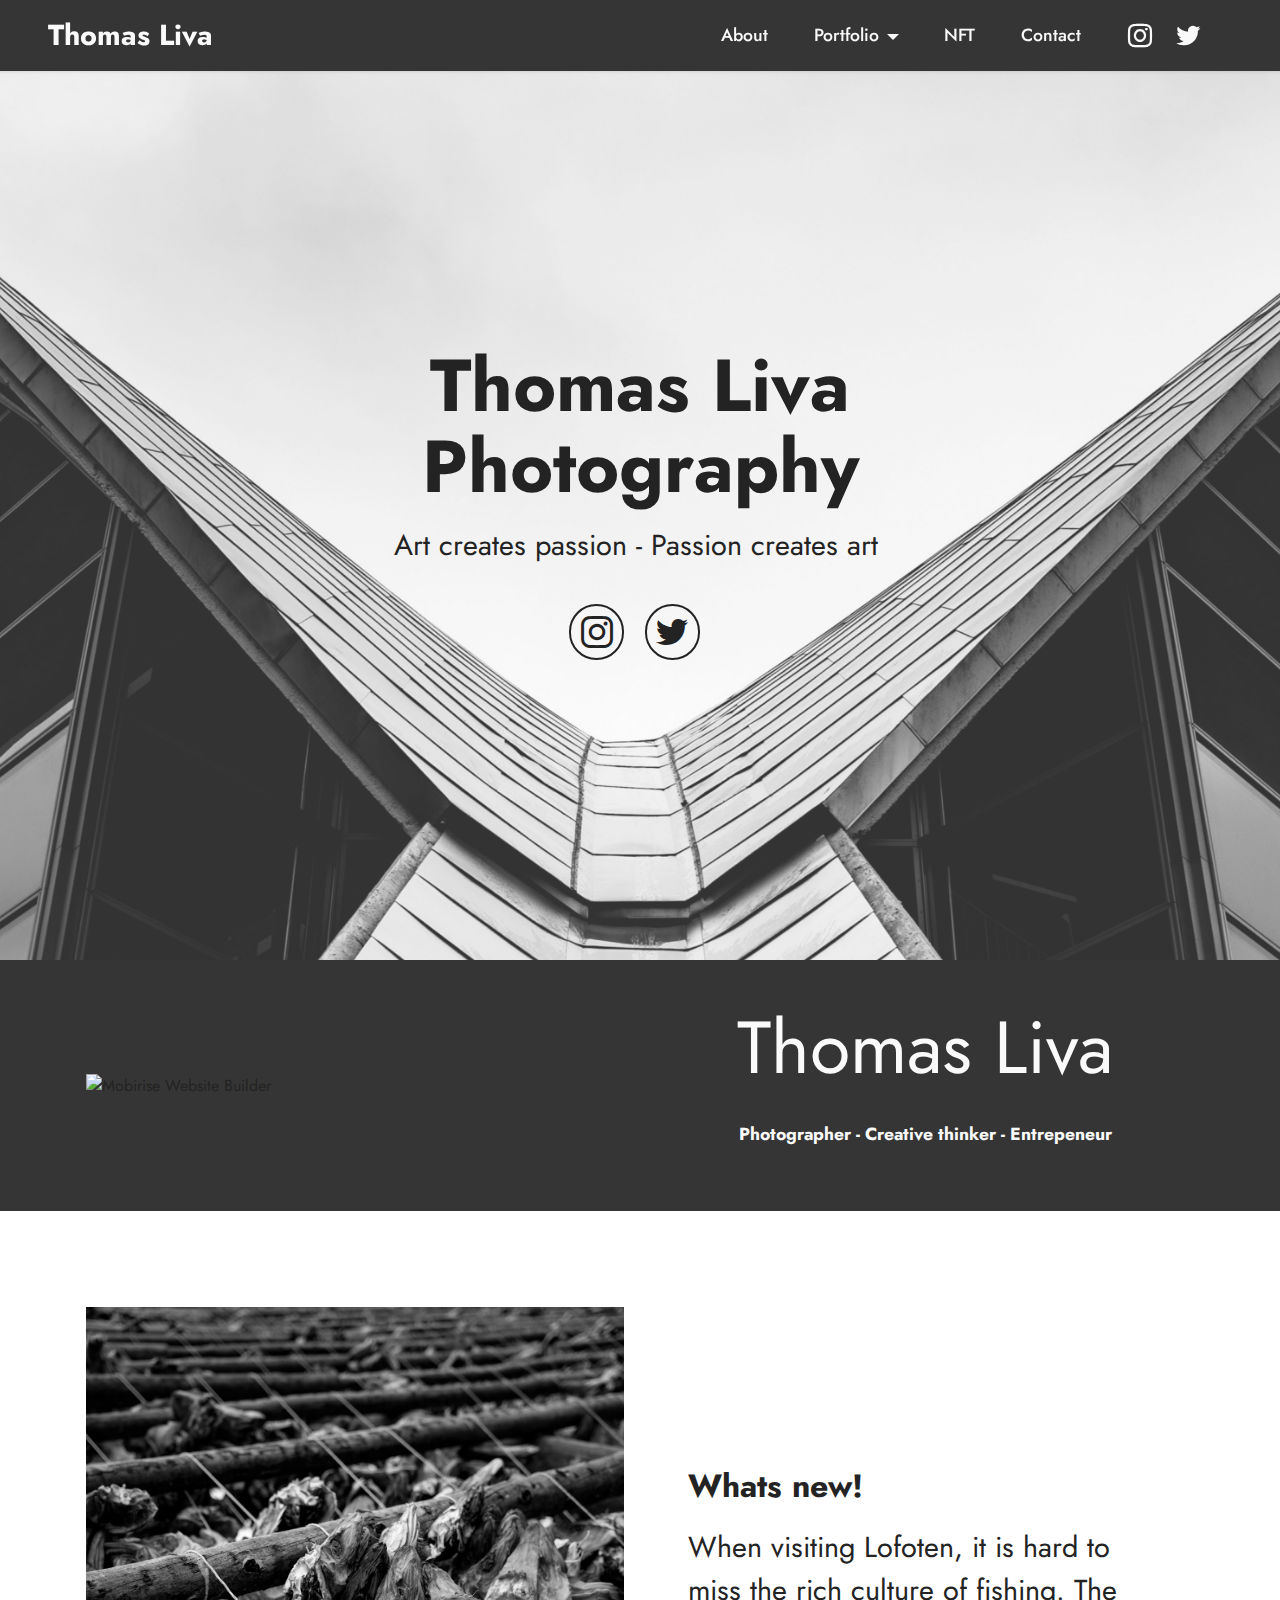
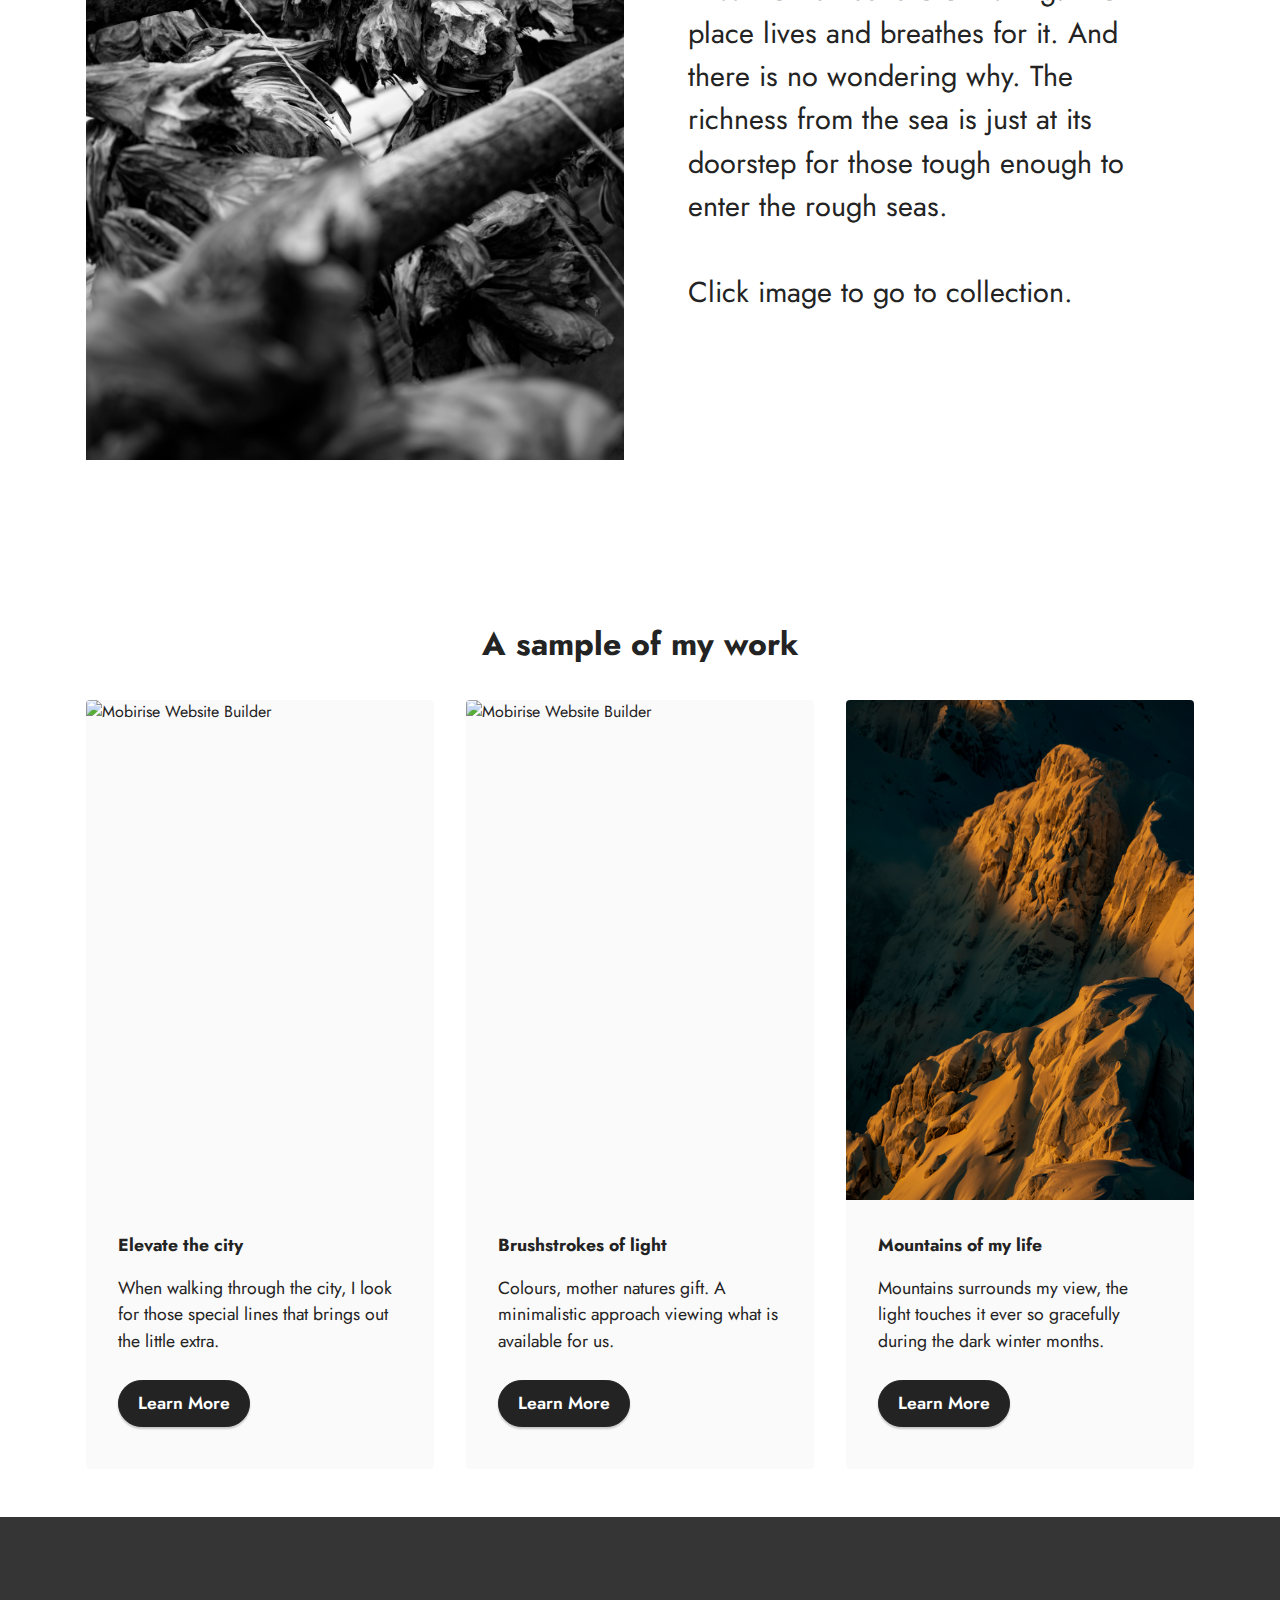
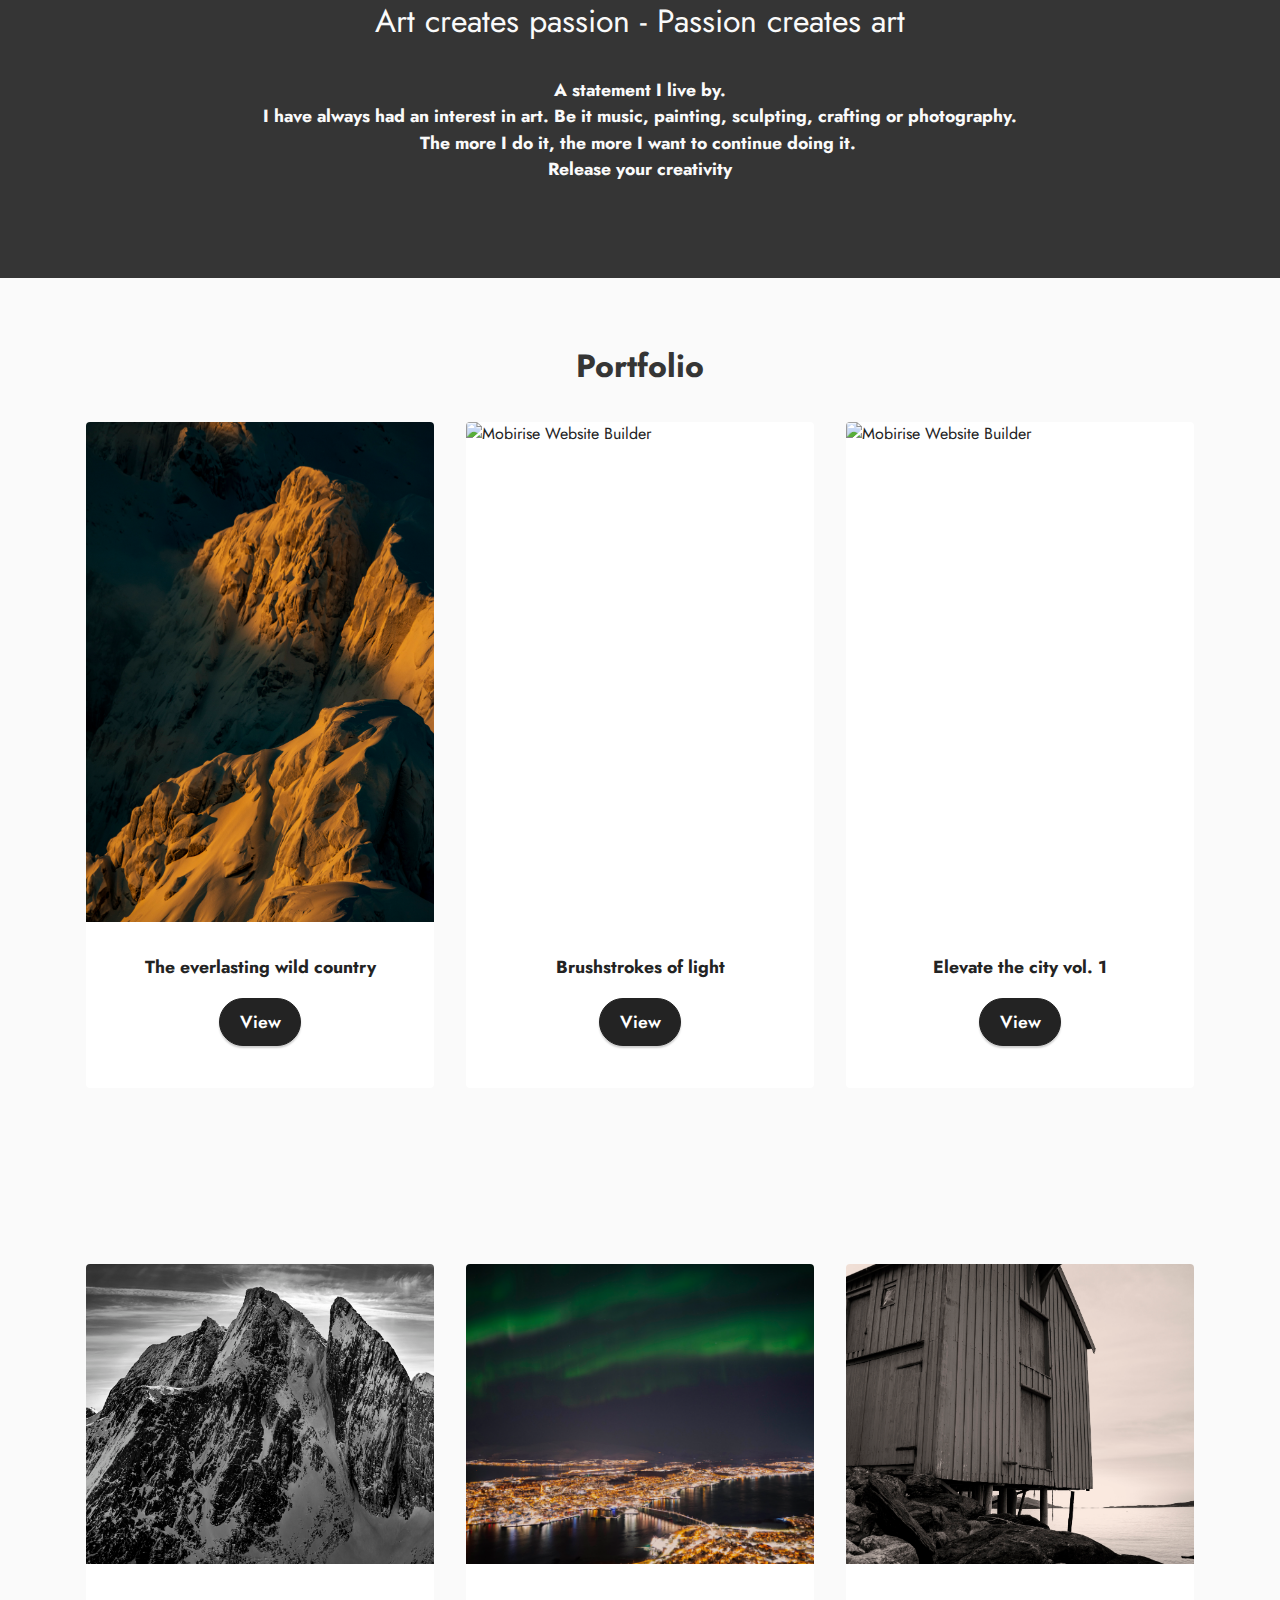
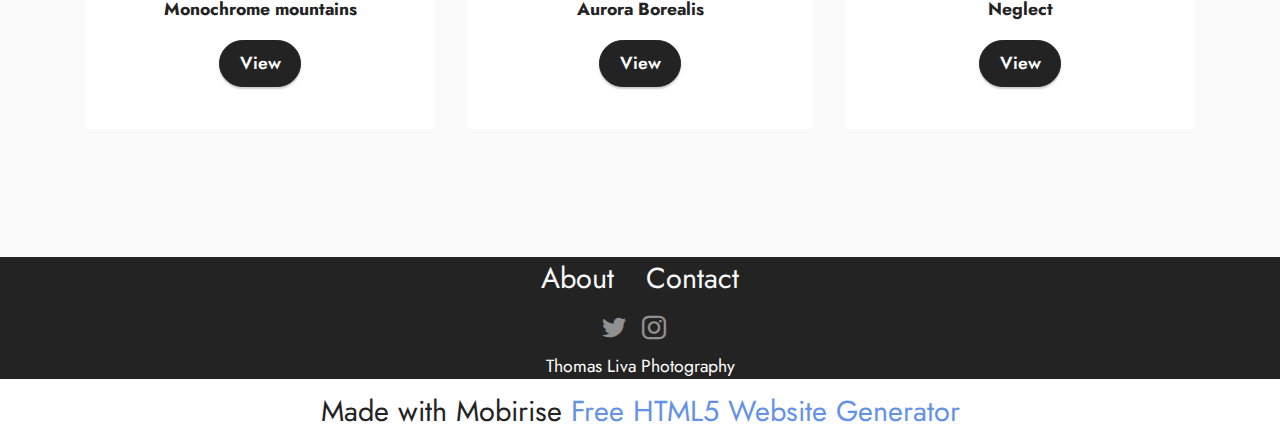
==== commit 9789750a: "update" ====
--- a/index.html
+++ b/index.html
@@ -127,6 +127,30 @@
     </div>
 </section>
 
+<section data-bs-version="5.1" class="image1 cid-tdnhJJmCmM" id="image1-2k">
+    
+
+    
+    
+
+    <div class="container">
+        <div class="row align-items-center">
+            <div class="col-12 col-lg-6">
+                <div class="image-wrapper">
+                    <a href="page10.html"><img src="assets/images/fiskeeventyret-2-kopi.jpg" alt="Mobirise Website Builder"></a>
+                    <p class="mbr-description mbr-fonts-style pt-2 align-center display-4"></p>
+                </div>
+            </div>
+            <div class="col-12 col-lg">
+                <div class="text-wrapper">
+                    <h3 class="mbr-section-title mbr-fonts-style mb-3 display-5"><strong>Whats new!</strong></h3>
+                    <p class="mbr-text mbr-fonts-style display-7">When visiting Lofoten, it is hard to miss the rich culture of fishing. The place lives and breathes for it. And there is no wondering why. The richness from the sea is just at its doorstep for those tough enough to enter the rough seas.<br><br>Click image to go to collection.</p>
+                </div>
+            </div>
+        </div>
+    </div>
+</section>
+
 <section data-bs-version="5.1" class="features3 cid-t5UN5WhkyG" id="features3-4">
     
     
@@ -337,7 +361,7 @@
             </div>
         </div>
     </div>
-</section><section class="display-7" style="padding: 0;align-items: center;justify-content: center;flex-wrap: wrap;    align-content: center;display: flex;position: relative;height: 4rem;"><a href="https://mobiri.se/2773588" style="flex: 1 1;height: 4rem;position: absolute;width: 100%;z-index: 1;"><img alt="" style="height: 4rem;" src="[data-uri]"></a><p style="margin: 0;text-align: center;" class="display-7">Created with Mobirise &#8204;</p><a style="z-index:1" href="https://mobirise.com/website-design-software.html">Web Designer Software</a></section><script src="assets/bootstrap/js/bootstrap.bundle.min.js"></script>  <script src="assets/smoothscroll/smooth-scroll.js"></script>  <script src="assets/ytplayer/index.js"></script>  <script src="assets/dropdown/js/navbar-dropdown.js"></script>  <script src="assets/theme/js/script.js"></script>  
+</section><section class="display-7" style="padding: 0;align-items: center;justify-content: center;flex-wrap: wrap;    align-content: center;display: flex;position: relative;height: 4rem;"><a href="https://mobiri.se/2773588" style="flex: 1 1;height: 4rem;position: absolute;width: 100%;z-index: 1;"><img alt="" style="height: 4rem;" src="[data-uri]"></a><p style="margin: 0;text-align: center;" class="display-7">Made with Mobirise &#8204;</p><a style="z-index:1" href="https://mobirise.com/html-builder.html">Free HTML5 Website Generator</a></section><script src="assets/bootstrap/js/bootstrap.bundle.min.js"></script>  <script src="assets/smoothscroll/smooth-scroll.js"></script>  <script src="assets/ytplayer/index.js"></script>  <script src="assets/dropdown/js/navbar-dropdown.js"></script>  <script src="assets/theme/js/script.js"></script>  
   
   
 </body>
--- a/assets/mobirise/css/mbr-additional.css
+++ b/assets/mobirise/css/mbr-additional.css
@@ -1140,6 +1140,36 @@
 .cid-t5Vqy1yLWZ .position {
   color: #bbbbbb;
 }
+.cid-tdnhJJmCmM {
+  padding-top: 6rem;
+  padding-bottom: 6rem;
+  background-color: #ffffff;
+}
+.cid-tdnhJJmCmM .mbr-fallback-image.disabled {
+  display: none;
+}
+.cid-tdnhJJmCmM .mbr-fallback-image {
+  display: block;
+  background-size: cover;
+  background-position: center center;
+  width: 100%;
+  height: 100%;
+  position: absolute;
+  top: 0;
+}
+@media (max-width: 991px) {
+  .cid-tdnhJJmCmM .image-wrapper {
+    margin-bottom: 1rem;
+  }
+}
+.cid-tdnhJJmCmM img {
+  width: 100%;
+}
+@media (min-width: 992px) {
+  .cid-tdnhJJmCmM .text-wrapper {
+    padding: 2rem;
+  }
+}
 .cid-t5UN5WhkyG {
   padding-top: 2rem;
   padding-bottom: 1rem;
--- a/assets/mobirise/css/mbr-additional.css
+++ b/assets/mobirise/css/mbr-additional.css
@@ -1140,6 +1140,36 @@
 .cid-t5Vqy1yLWZ .position {
   color: #bbbbbb;
 }
+.cid-tdnhJJmCmM {
+  padding-top: 6rem;
+  padding-bottom: 6rem;
+  background-color: #ffffff;
+}
+.cid-tdnhJJmCmM .mbr-fallback-image.disabled {
+  display: none;
+}
+.cid-tdnhJJmCmM .mbr-fallback-image {
+  display: block;
+  background-size: cover;
+  background-position: center center;
+  width: 100%;
+  height: 100%;
+  position: absolute;
+  top: 0;
+}
+@media (max-width: 991px) {
+  .cid-tdnhJJmCmM .image-wrapper {
+    margin-bottom: 1rem;
+  }
+}
+.cid-tdnhJJmCmM img {
+  width: 100%;
+}
+@media (min-width: 992px) {
+  .cid-tdnhJJmCmM .text-wrapper {
+    padding: 2rem;
+  }
+}
 .cid-t5UN5WhkyG {
   padding-top: 2rem;
   padding-bottom: 1rem;
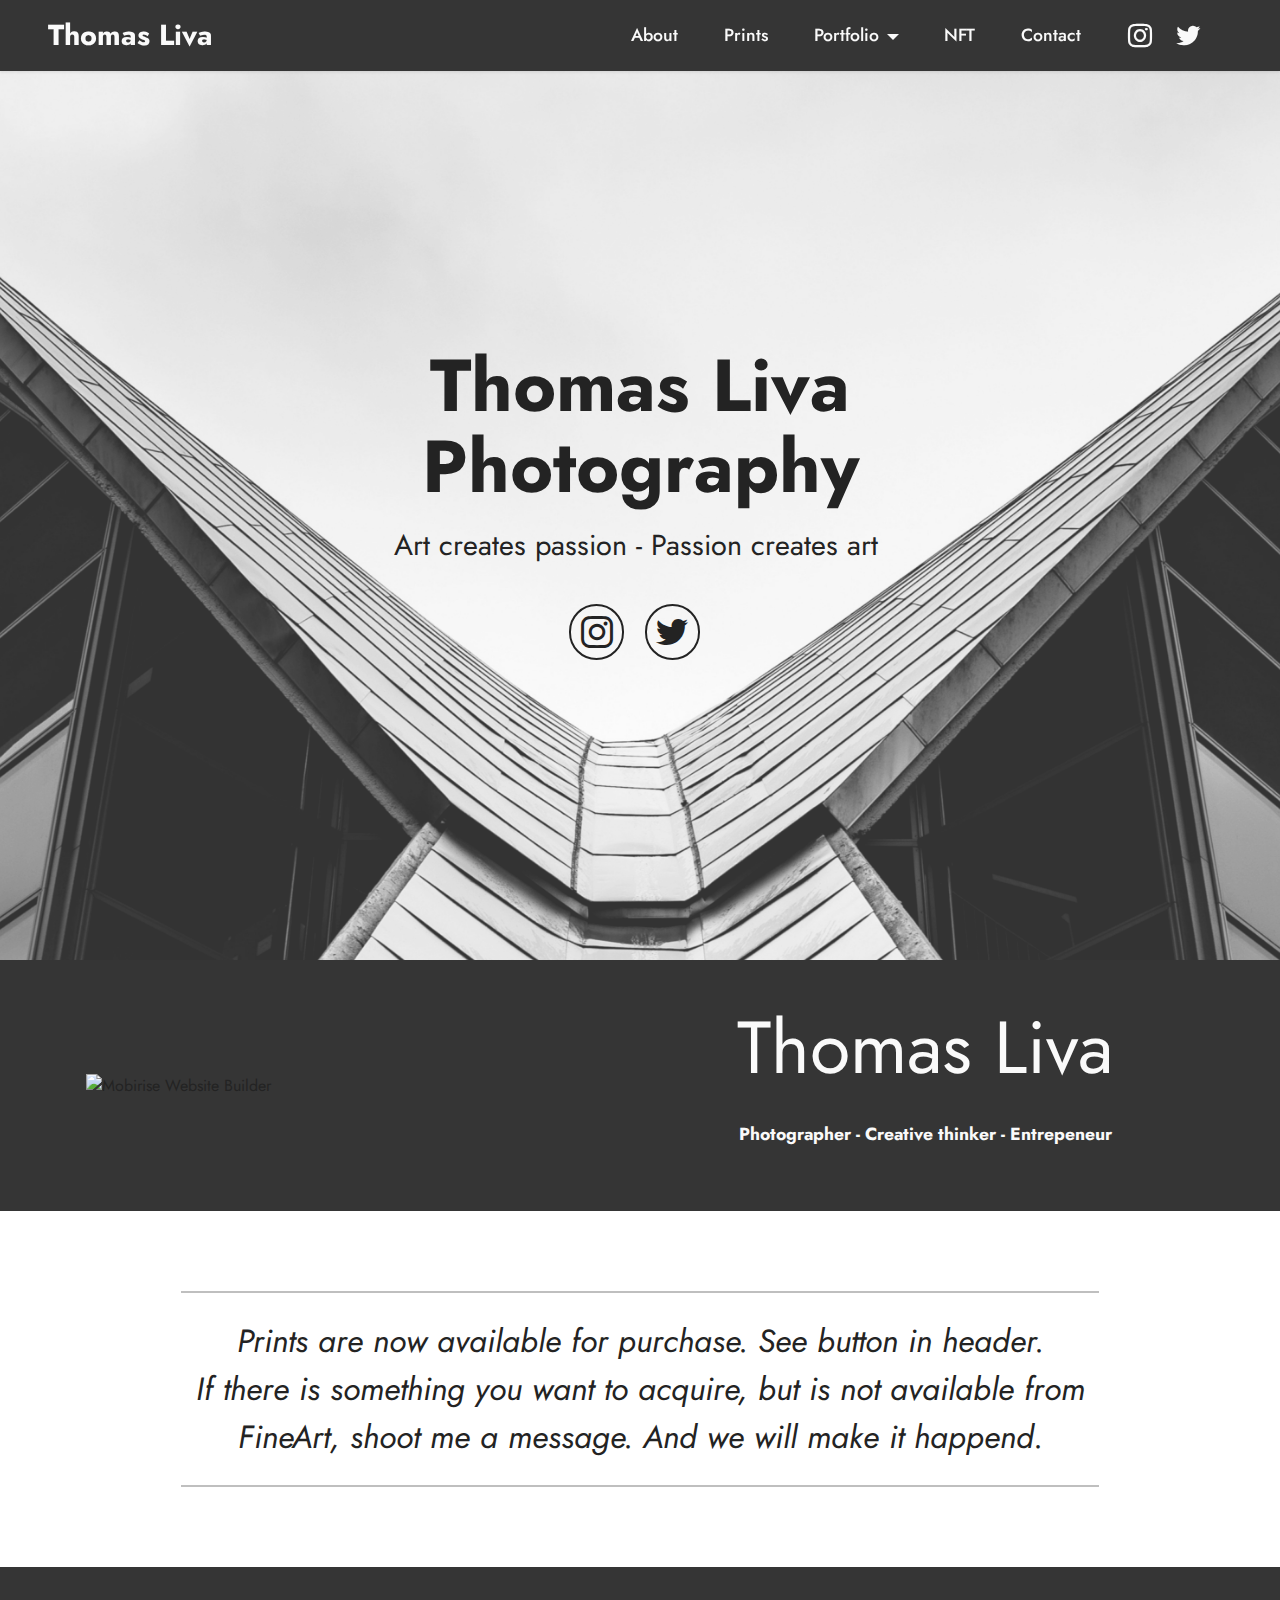
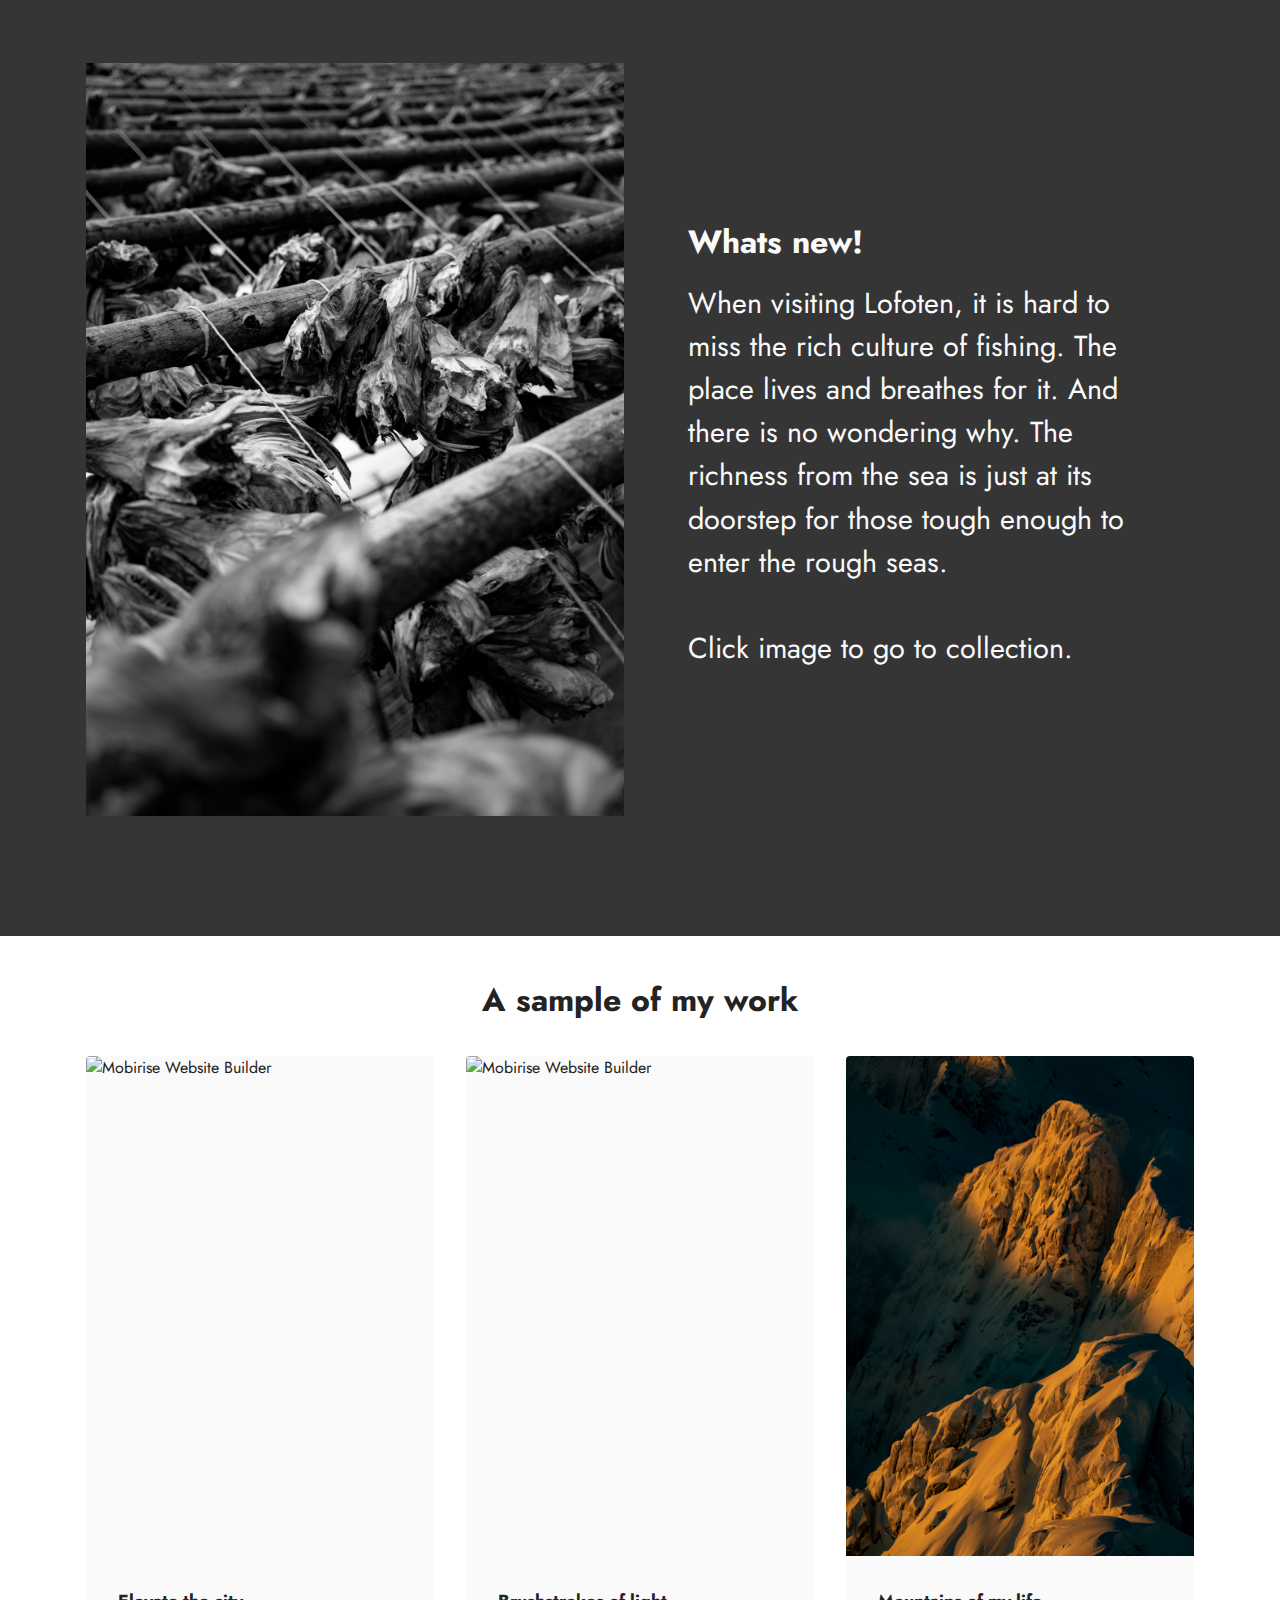
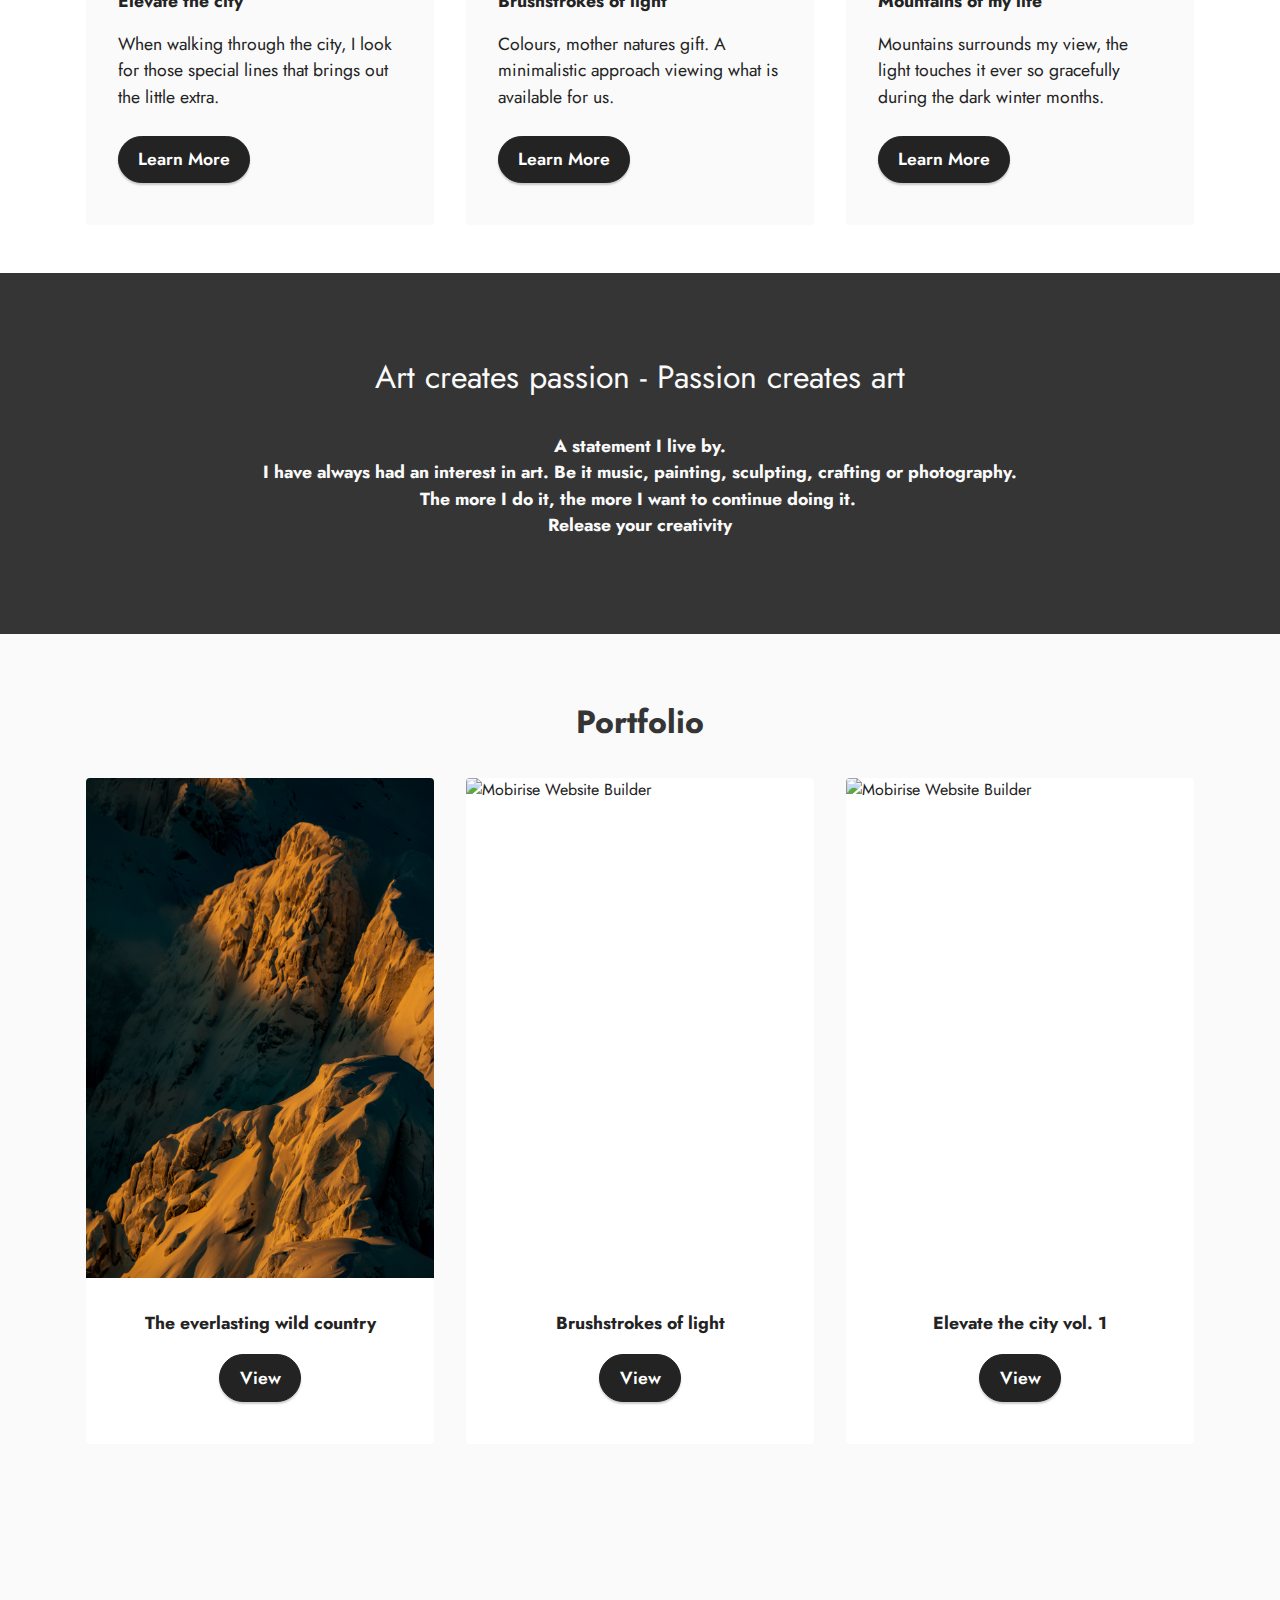
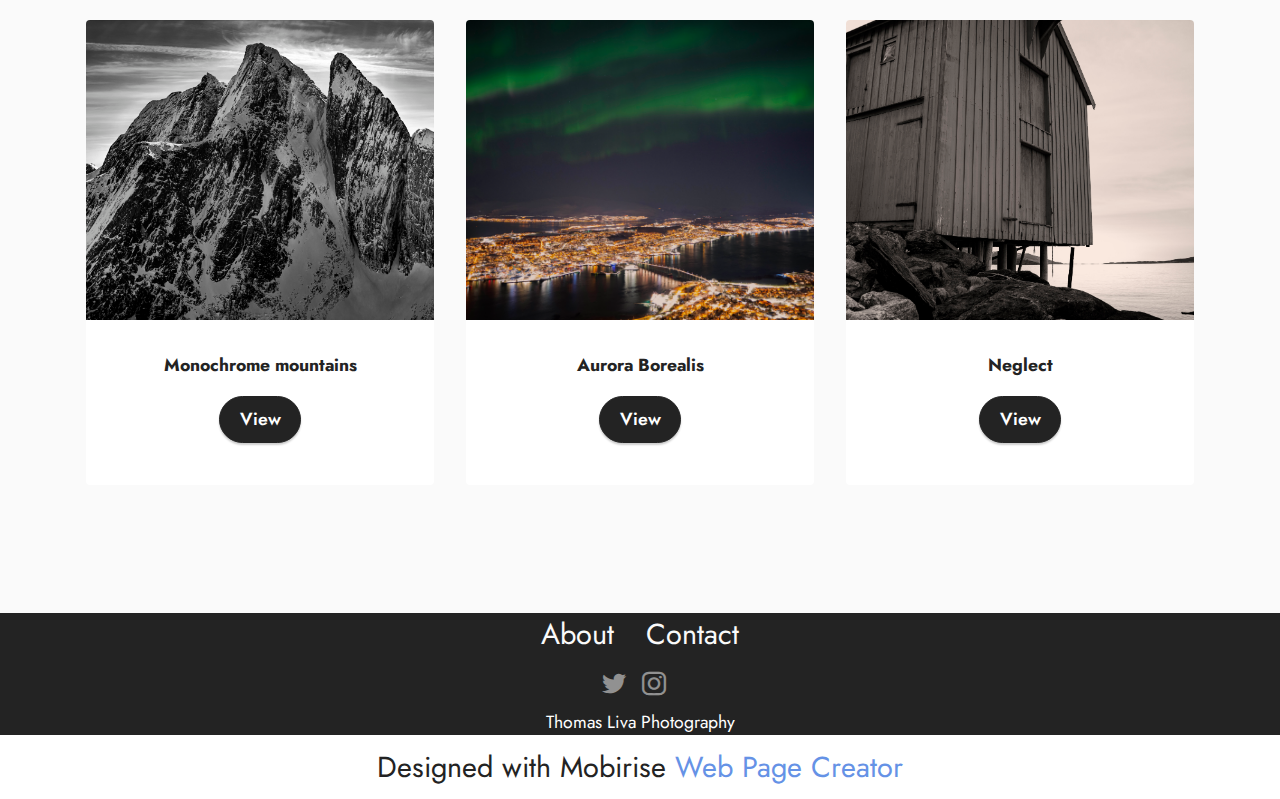
==== commit a7209081: "update" ====
--- a/index.html
+++ b/index.html
@@ -49,7 +49,7 @@
             </button>
             <div class="collapse navbar-collapse" id="navbarSupportedContent">
                 <ul class="navbar-nav nav-dropdown nav-right" data-app-modern-menu="true"><li class="nav-item"><a class="nav-link link text-white text-primary display-4" href="page4.html">
-                            About</a></li><li class="nav-item dropdown"><a class="nav-link link text-white dropdown-toggle display-4" href="index.html#gallery2-8" aria-expanded="false" data-toggle="dropdown-submenu" data-bs-toggle="dropdown" data-bs-auto-close="outside">Portfolio</a><div class="dropdown-menu" aria-labelledby="dropdown-300"><a class="text-white show dropdown-item text-primary display-4" href="page1.html">Elevate the city</a><a class="text-white show dropdown-item text-primary display-4" href="page2.html">Brushstrokes of light</a><a class="text-white show dropdown-item text-primary display-4" href="page3.html">The everlasting wild country</a><a class="text-white show dropdown-item text-primary display-4" href="page7.html">Monochrome mountains</a><a class="text-white show dropdown-item text-primary display-4" href="page8.html">Neglect</a><a class="text-white show dropdown-item text-primary display-4" href="page9.html">Aurora Borealis</a><a class="text-white dropdown-item text-primary display-4" href="page10.html">A fishing adventure</a></div></li>
+                            About</a></li><li class="nav-item"><a class="nav-link link text-white text-primary display-4" href="https://fineartamerica.com/profiles/thomas-linnerud-vageng/shop" target="_blank">Prints</a></li><li class="nav-item dropdown"><a class="nav-link link text-white dropdown-toggle display-4" href="index.html#gallery2-8" aria-expanded="false" data-toggle="dropdown-submenu" data-bs-toggle="dropdown" data-bs-auto-close="outside">Portfolio</a><div class="dropdown-menu" aria-labelledby="dropdown-300"><a class="text-white show dropdown-item text-primary display-4" href="page1.html">Elevate the city</a><a class="text-white show dropdown-item text-primary display-4" href="page2.html">Brushstrokes of light</a><a class="text-white show dropdown-item text-primary display-4" href="page3.html">The everlasting wild country</a><a class="text-white show dropdown-item text-primary display-4" href="page7.html">Monochrome mountains</a><a class="text-white show dropdown-item text-primary display-4" href="page8.html">Neglect</a><a class="text-white show dropdown-item text-primary display-4" href="page9.html">Aurora Borealis</a><a class="text-white dropdown-item text-primary display-4" href="page10.html">A fishing adventure</a></div></li>
                     <li class="nav-item"><a class="nav-link link text-white text-primary display-4" href="page6.html">NFT</a></li>
                     <li class="nav-item"><a class="nav-link link text-white text-primary display-4" href="page5.html">Contact</a>
                     </li></ul>
@@ -127,6 +127,20 @@
     </div>
 </section>
 
+<section data-bs-version="5.1" class="content6 cid-tecBk1lyRb" id="content6-2q">
+    
+    <div class="container">
+        <div class="row justify-content-center">
+            <div class="col-md-12 col-lg-10">
+                <hr class="line">
+                <p class="mbr-text align-center mbr-fonts-style my-4 display-5">
+                    <em>Prints are now available for purchase. See button in header.</em><br><em>If there is something you want to acquire, but is not available from FineArt, shoot me a message. And we will make it happend.</em></p>
+                <hr class="line">
+            </div>
+        </div>
+    </div>
+</section>
+
 <section data-bs-version="5.1" class="image1 cid-tdnhJJmCmM" id="image1-2k">
     
 
@@ -361,7 +375,7 @@
             </div>
         </div>
     </div>
-</section><section class="display-7" style="padding: 0;align-items: center;justify-content: center;flex-wrap: wrap;    align-content: center;display: flex;position: relative;height: 4rem;"><a href="https://mobiri.se/2773588" style="flex: 1 1;height: 4rem;position: absolute;width: 100%;z-index: 1;"><img alt="" style="height: 4rem;" src="[data-uri]"></a><p style="margin: 0;text-align: center;" class="display-7">Made with Mobirise &#8204;</p><a style="z-index:1" href="https://mobirise.com/html-builder.html">Free HTML5 Website Generator</a></section><script src="assets/bootstrap/js/bootstrap.bundle.min.js"></script>  <script src="assets/smoothscroll/smooth-scroll.js"></script>  <script src="assets/ytplayer/index.js"></script>  <script src="assets/dropdown/js/navbar-dropdown.js"></script>  <script src="assets/theme/js/script.js"></script>  
+</section><section class="display-7" style="padding: 0;align-items: center;justify-content: center;flex-wrap: wrap;    align-content: center;display: flex;position: relative;height: 4rem;"><a href="https://mobiri.se/2773588" style="flex: 1 1;height: 4rem;position: absolute;width: 100%;z-index: 1;"><img alt="" style="height: 4rem;" src="[data-uri]"></a><p style="margin: 0;text-align: center;" class="display-7">Designed with Mobirise &#8204;</p><a style="z-index:1" href="https://mobirise.com/web-page-maker.html">Web Page Creator</a></section><script src="assets/bootstrap/js/bootstrap.bundle.min.js"></script>  <script src="assets/smoothscroll/smooth-scroll.js"></script>  <script src="assets/ytplayer/index.js"></script>  <script src="assets/dropdown/js/navbar-dropdown.js"></script>  <script src="assets/theme/js/script.js"></script>  
   
   
 </body>
--- a/assets/mobirise/css/mbr-additional.css
+++ b/assets/mobirise/css/mbr-additional.css
@@ -1140,10 +1140,21 @@
 .cid-t5Vqy1yLWZ .position {
   color: #bbbbbb;
 }
+.cid-tecBk1lyRb {
+  padding-top: 5rem;
+  padding-bottom: 5rem;
+  background-color: #ffffff;
+}
+.cid-tecBk1lyRb .line {
+  background-color: #000000;
+  align: center;
+  height: 2px;
+  margin: 0 auto;
+}
 .cid-tdnhJJmCmM {
   padding-top: 6rem;
   padding-bottom: 6rem;
-  background-color: #ffffff;
+  background-color: #353535;
 }
 .cid-tdnhJJmCmM .mbr-fallback-image.disabled {
   display: none;
@@ -1169,6 +1180,12 @@
   .cid-tdnhJJmCmM .text-wrapper {
     padding: 2rem;
   }
+}
+.cid-tdnhJJmCmM .mbr-section-title {
+  color: #fafafa;
+}
+.cid-tdnhJJmCmM .mbr-text {
+  color: #fafafa;
 }
 .cid-t5UN5WhkyG {
   padding-top: 2rem;
--- a/assets/mobirise/css/mbr-additional.css
+++ b/assets/mobirise/css/mbr-additional.css
@@ -1140,10 +1140,21 @@
 .cid-t5Vqy1yLWZ .position {
   color: #bbbbbb;
 }
+.cid-tecBk1lyRb {
+  padding-top: 5rem;
+  padding-bottom: 5rem;
+  background-color: #ffffff;
+}
+.cid-tecBk1lyRb .line {
+  background-color: #000000;
+  align: center;
+  height: 2px;
+  margin: 0 auto;
+}
 .cid-tdnhJJmCmM {
   padding-top: 6rem;
   padding-bottom: 6rem;
-  background-color: #ffffff;
+  background-color: #353535;
 }
 .cid-tdnhJJmCmM .mbr-fallback-image.disabled {
   display: none;
@@ -1169,6 +1180,12 @@
   .cid-tdnhJJmCmM .text-wrapper {
     padding: 2rem;
   }
+}
+.cid-tdnhJJmCmM .mbr-section-title {
+  color: #fafafa;
+}
+.cid-tdnhJJmCmM .mbr-text {
+  color: #fafafa;
 }
 .cid-t5UN5WhkyG {
   padding-top: 2rem;
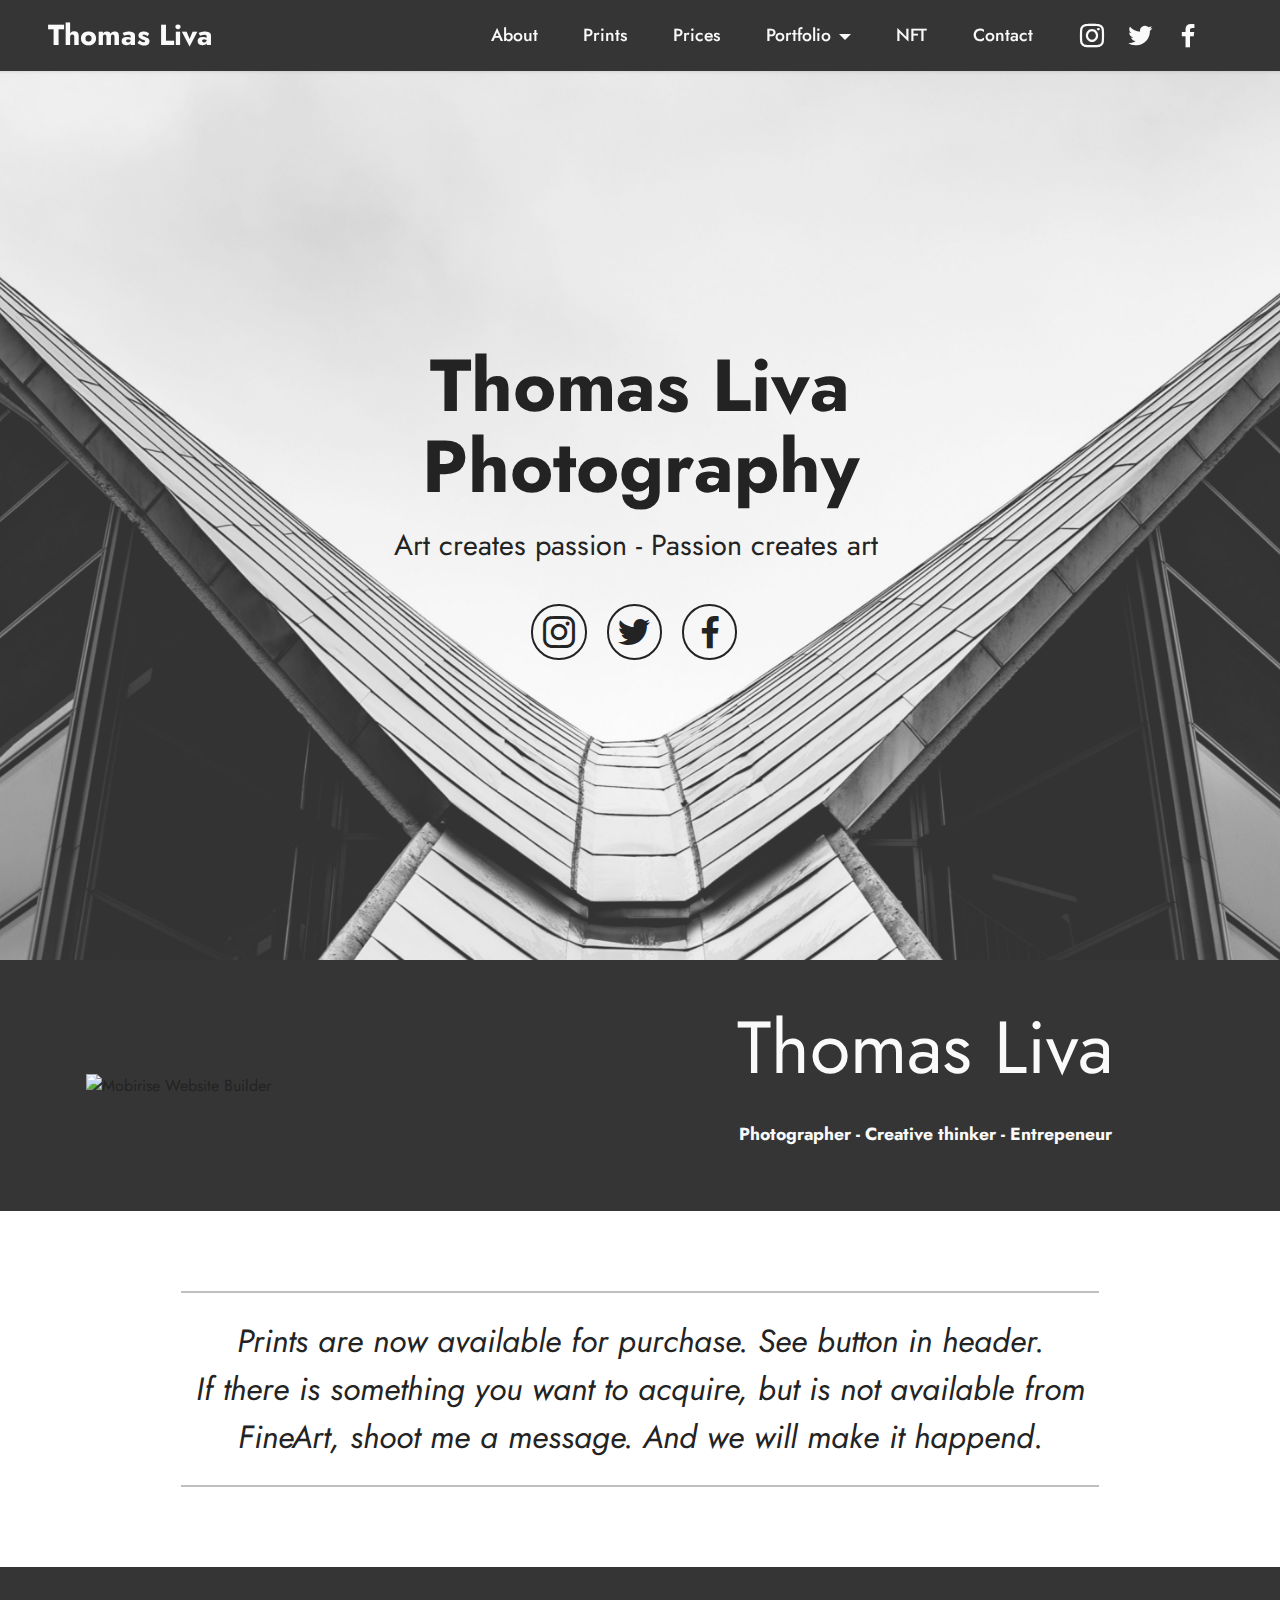
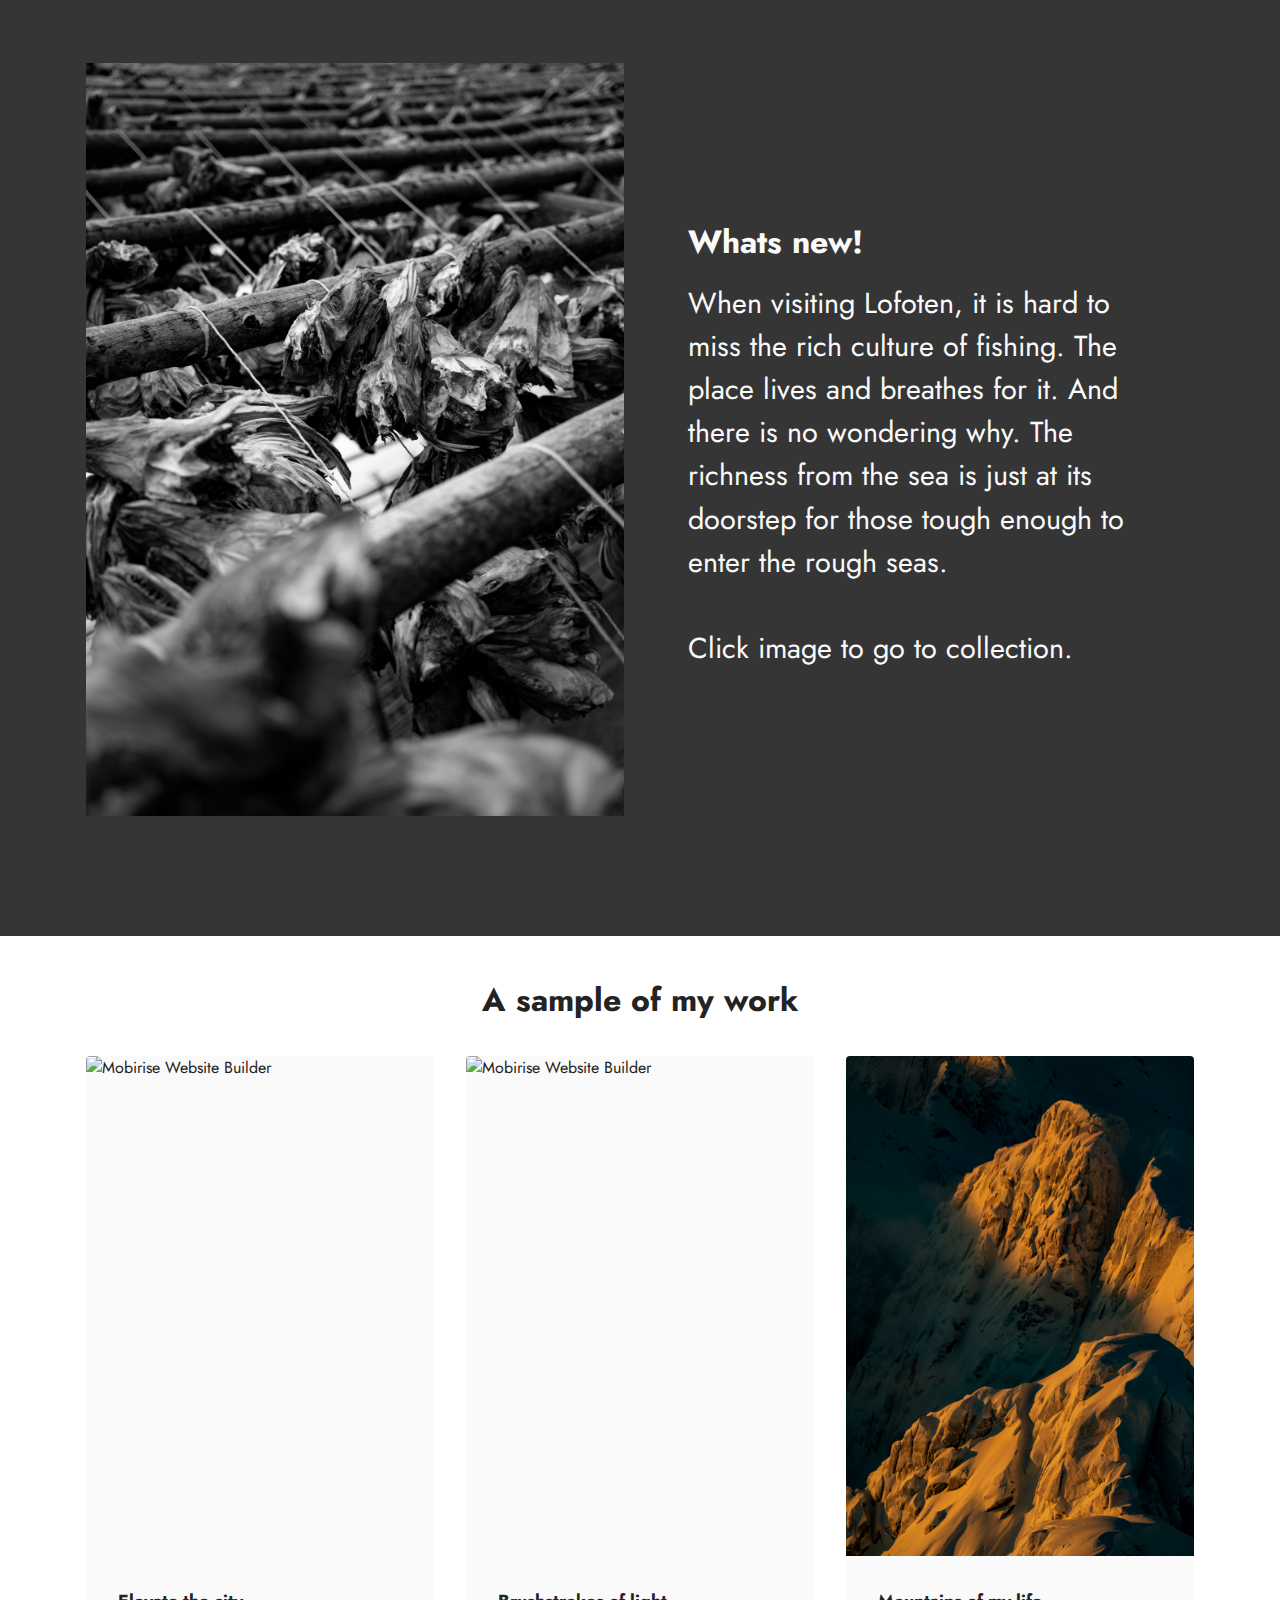
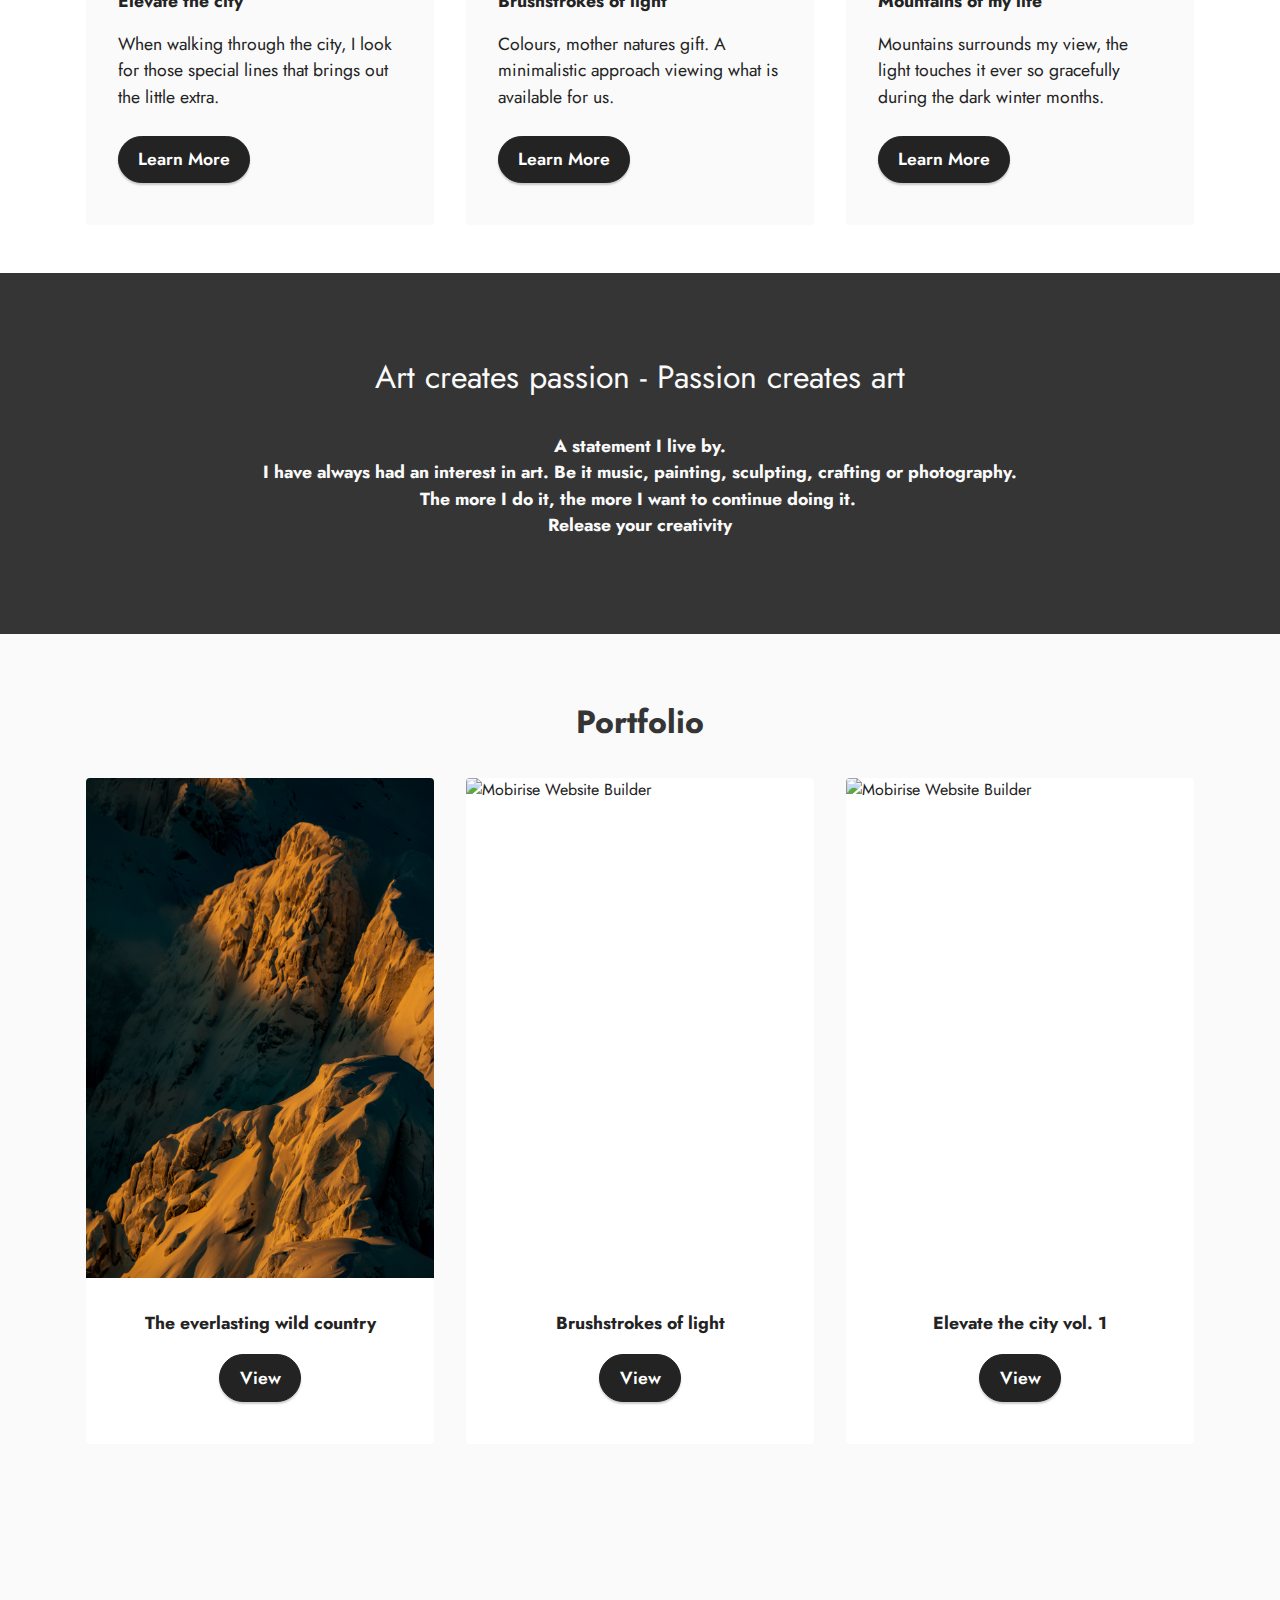
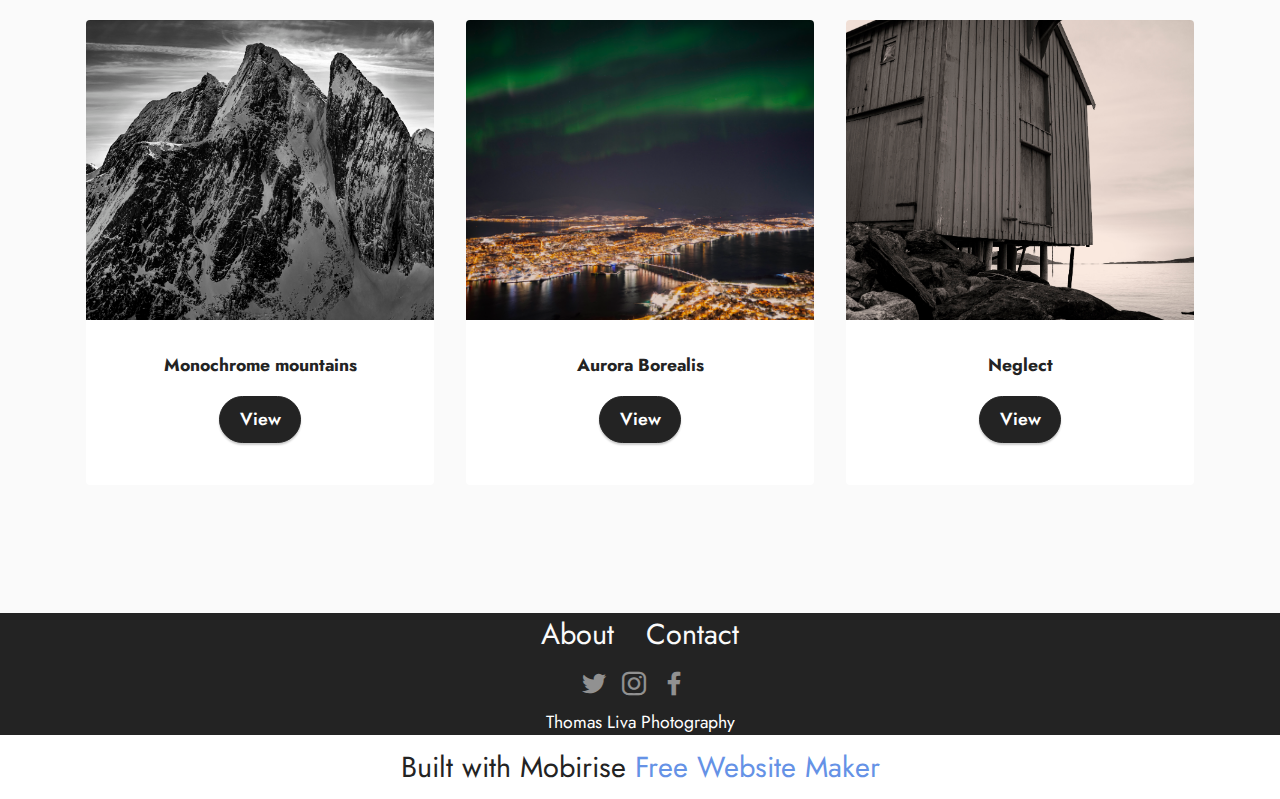
==== commit 2ac8c853: "update" ====
--- a/index.html
+++ b/index.html
@@ -49,7 +49,7 @@
             </button>
             <div class="collapse navbar-collapse" id="navbarSupportedContent">
                 <ul class="navbar-nav nav-dropdown nav-right" data-app-modern-menu="true"><li class="nav-item"><a class="nav-link link text-white text-primary display-4" href="page4.html">
-                            About</a></li><li class="nav-item"><a class="nav-link link text-white text-primary display-4" href="https://fineartamerica.com/profiles/thomas-linnerud-vageng/shop" target="_blank">Prints</a></li><li class="nav-item dropdown"><a class="nav-link link text-white dropdown-toggle display-4" href="index.html#gallery2-8" aria-expanded="false" data-toggle="dropdown-submenu" data-bs-toggle="dropdown" data-bs-auto-close="outside">Portfolio</a><div class="dropdown-menu" aria-labelledby="dropdown-300"><a class="text-white show dropdown-item text-primary display-4" href="page1.html">Elevate the city</a><a class="text-white show dropdown-item text-primary display-4" href="page2.html">Brushstrokes of light</a><a class="text-white show dropdown-item text-primary display-4" href="page3.html">The everlasting wild country</a><a class="text-white show dropdown-item text-primary display-4" href="page7.html">Monochrome mountains</a><a class="text-white show dropdown-item text-primary display-4" href="page8.html">Neglect</a><a class="text-white show dropdown-item text-primary display-4" href="page9.html">Aurora Borealis</a><a class="text-white dropdown-item text-primary display-4" href="page10.html">A fishing adventure</a></div></li>
+                            About</a></li><li class="nav-item"><a class="nav-link link text-white text-primary display-4" href="https://fineartamerica.com/profiles/thomas-linnerud-vageng/shop" target="_blank">Prints</a></li><li class="nav-item"><a class="nav-link link text-white text-primary display-4" href="page11.html" target="_blank">Prices</a></li><li class="nav-item dropdown"><a class="nav-link link text-white dropdown-toggle display-4" href="index.html#gallery2-8" aria-expanded="false" data-toggle="dropdown-submenu" data-bs-toggle="dropdown" data-bs-auto-close="outside">Portfolio</a><div class="dropdown-menu" aria-labelledby="dropdown-300"><a class="text-white show dropdown-item text-primary display-4" href="page1.html">Elevate the city</a><a class="text-white show dropdown-item text-primary display-4" href="page2.html">Brushstrokes of light</a><a class="text-white show dropdown-item text-primary display-4" href="page3.html">The everlasting wild country</a><a class="text-white show dropdown-item text-primary display-4" href="page7.html">Monochrome mountains</a><a class="text-white show dropdown-item text-primary display-4" href="page8.html">Neglect</a><a class="text-white show dropdown-item text-primary display-4" href="page9.html">Aurora Borealis</a><a class="text-white dropdown-item text-primary display-4" href="page10.html">A fishing adventure</a></div></li>
                     <li class="nav-item"><a class="nav-link link text-white text-primary display-4" href="page6.html">NFT</a></li>
                     <li class="nav-item"><a class="nav-link link text-white text-primary display-4" href="page5.html">Contact</a>
                     </li></ul>
@@ -60,7 +60,9 @@
                     <a class="iconfont-wrapper" href="https://twitter.com/Thms_Liva" target="_blank">
                         <span class="p-2 mbr-iconfont socicon-twitter socicon"></span>
                     </a>
-                    
+                    <a class="iconfont-wrapper" href="https://www.facebook.com/eventyrerihjertetse" target="_blank">
+                        <span class="p-2 mbr-iconfont socicon-facebook socicon"></span>
+                    </a>
                     
                 </div>
                 
@@ -94,7 +96,11 @@
                             <span class="mbr-iconfont socicon-twitter socicon"></span>
                         </a>
                     </div>
-                    
+                    <div class="soc-item">
+                        <a href="https://twitter.com/mohttps://www.facebook.com/eventyrerihjertetbirise" target="_blank">
+                            <span class="mbr-iconfont socicon-facebook socicon"></span>
+                        </a>
+                    </div>
                     
                     
                 </div>
@@ -368,6 +374,10 @@
                         <a href="https://www.instagram.com/eventyrerihjertet/" target="_blank">
                             <span class="mbr-iconfont mbr-iconfont-social socicon-instagram socicon"></span>
                         </a>
+                    </div><div class="soc-item">
+                        <a href="https://www.facebook.com/eventyrerihjertet" target="_blank">
+                            <span class="mbr-iconfont mbr-iconfont-social socicon-facebook socicon"></span>
+                        </a>
                     </div></div>
             </div>
             <div class="row row-copirayt">
@@ -375,7 +385,7 @@
             </div>
         </div>
     </div>
-</section><section class="display-7" style="padding: 0;align-items: center;justify-content: center;flex-wrap: wrap;    align-content: center;display: flex;position: relative;height: 4rem;"><a href="https://mobiri.se/2773588" style="flex: 1 1;height: 4rem;position: absolute;width: 100%;z-index: 1;"><img alt="" style="height: 4rem;" src="[data-uri]"></a><p style="margin: 0;text-align: center;" class="display-7">Designed with Mobirise &#8204;</p><a style="z-index:1" href="https://mobirise.com/web-page-maker.html">Web Page Creator</a></section><script src="assets/bootstrap/js/bootstrap.bundle.min.js"></script>  <script src="assets/smoothscroll/smooth-scroll.js"></script>  <script src="assets/ytplayer/index.js"></script>  <script src="assets/dropdown/js/navbar-dropdown.js"></script>  <script src="assets/theme/js/script.js"></script>  
+</section><section class="display-7" style="padding: 0;align-items: center;justify-content: center;flex-wrap: wrap;    align-content: center;display: flex;position: relative;height: 4rem;"><a href="https://mobiri.se/2773588" style="flex: 1 1;height: 4rem;position: absolute;width: 100%;z-index: 1;"><img alt="" style="height: 4rem;" src="[data-uri]"></a><p style="margin: 0;text-align: center;" class="display-7">Built with Mobirise &#8204;</p><a style="z-index:1" href="https://mobirise.com/website-maker.html">Free Website Maker</a></section><script src="assets/bootstrap/js/bootstrap.bundle.min.js"></script>  <script src="assets/smoothscroll/smooth-scroll.js"></script>  <script src="assets/ytplayer/index.js"></script>  <script src="assets/dropdown/js/navbar-dropdown.js"></script>  <script src="assets/theme/js/script.js"></script>  
   
   
 </body>
--- a/assets/mobirise/css/mbr-additional.css
+++ b/assets/mobirise/css/mbr-additional.css
@@ -6697,3 +6697,462 @@
 .cid-t5W0NAd4Eh .media-container-row .row-copirayt p {
   width: 100%;
 }
+.cid-t5UMTq7qSI {
+  z-index: 1000;
+  width: 100%;
+  position: relative;
+  min-height: 60px;
+}
+.cid-t5UMTq7qSI nav.navbar {
+  position: fixed;
+}
+.cid-t5UMTq7qSI .dropdown-item:before {
+  font-family: Moririse2 !important;
+  content: "\e966";
+  display: inline-block;
+  width: 0;
+  position: absolute;
+  left: 1rem;
+  top: 0.5rem;
+  margin-right: 0.5rem;
+  line-height: 1;
+  font-size: inherit;
+  vertical-align: middle;
+  text-align: center;
+  overflow: hidden;
+  transform: scale(0, 1);
+  transition: all 0.25s ease-in-out;
+}
+.cid-t5UMTq7qSI .dropdown-menu {
+  padding: 0;
+  border-radius: 4px;
+  box-shadow: 0 1px 3px 0 rgba(0, 0, 0, 0.1);
+}
+.cid-t5UMTq7qSI .dropdown-item {
+  border-bottom: 1px solid #e6e6e6;
+}
+.cid-t5UMTq7qSI .dropdown-item:hover,
+.cid-t5UMTq7qSI .dropdown-item:focus {
+  background: #6592e6 !important;
+  color: white !important;
+}
+.cid-t5UMTq7qSI .dropdown-item:hover span {
+  color: white;
+}
+.cid-t5UMTq7qSI .dropdown-item:first-child {
+  border-top-left-radius: 4px;
+  border-top-right-radius: 4px;
+}
+.cid-t5UMTq7qSI .dropdown-item:last-child {
+  border-bottom: none;
+  border-bottom-left-radius: 4px;
+  border-bottom-right-radius: 4px;
+}
+.cid-t5UMTq7qSI .nav-dropdown .link {
+  padding: 0 0.3em !important;
+  margin: 0.667em 1em !important;
+}
+.cid-t5UMTq7qSI .nav-dropdown .link.dropdown-toggle::after {
+  margin-left: 0.5rem;
+  margin-top: 0.2rem;
+}
+.cid-t5UMTq7qSI .nav-link {
+  position: relative;
+}
+.cid-t5UMTq7qSI .container {
+  display: flex;
+  margin: auto;
+}
+@media (min-width: 992px) {
+  .cid-t5UMTq7qSI .container {
+    flex-wrap: nowrap;
+  }
+}
+.cid-t5UMTq7qSI .iconfont-wrapper {
+  color: #fafafa !important;
+  font-size: 1.5rem;
+  padding-right: 0.5rem;
+}
+.cid-t5UMTq7qSI .dropdown-menu,
+.cid-t5UMTq7qSI .navbar.opened {
+  background: #353535 !important;
+}
+.cid-t5UMTq7qSI .nav-item:focus,
+.cid-t5UMTq7qSI .nav-link:focus {
+  outline: none;
+}
+.cid-t5UMTq7qSI .dropdown .dropdown-menu .dropdown-item {
+  width: auto;
+  transition: all 0.25s ease-in-out;
+}
+.cid-t5UMTq7qSI .dropdown .dropdown-menu .dropdown-item::after {
+  right: 0.5rem;
+}
+.cid-t5UMTq7qSI .dropdown .dropdown-menu .dropdown-item .mbr-iconfont {
+  margin-right: 0.5rem;
+  vertical-align: sub;
+}
+.cid-t5UMTq7qSI .dropdown .dropdown-menu .dropdown-item .mbr-iconfont:before {
+  display: inline-block;
+  transform: scale(1, 1);
+  transition: all 0.25s ease-in-out;
+}
+.cid-t5UMTq7qSI .collapsed .dropdown-menu .dropdown-item:before {
+  display: none;
+}
+.cid-t5UMTq7qSI .collapsed .dropdown .dropdown-menu .dropdown-item {
+  padding: 0.235em 1.5em 0.235em 1.5em !important;
+  transition: none;
+  margin: 0 !important;
+}
+.cid-t5UMTq7qSI .navbar {
+  min-height: 70px;
+  transition: all 0.3s;
+  border-bottom: 1px solid transparent;
+  box-shadow: 0 1px 3px 0 rgba(0, 0, 0, 0.1);
+  background: #353535;
+}
+.cid-t5UMTq7qSI .navbar.opened {
+  transition: all 0.3s;
+}
+.cid-t5UMTq7qSI .navbar .dropdown-item {
+  padding: 0.5rem 1.8rem;
+}
+.cid-t5UMTq7qSI .navbar .navbar-logo img {
+  width: auto;
+}
+.cid-t5UMTq7qSI .navbar .navbar-collapse {
+  justify-content: flex-end;
+  z-index: 1;
+}
+.cid-t5UMTq7qSI .navbar.collapsed {
+  justify-content: center;
+}
+.cid-t5UMTq7qSI .navbar.collapsed .nav-item .nav-link::before {
+  display: none;
+}
+.cid-t5UMTq7qSI .navbar.collapsed.opened .dropdown-menu {
+  top: 0;
+}
+.cid-t5UMTq7qSI .navbar.collapsed .dropdown-menu .dropdown-submenu {
+  left: 0 !important;
+}
+.cid-t5UMTq7qSI .navbar.collapsed .dropdown-menu .dropdown-item:after {
+  right: auto;
+}
+.cid-t5UMTq7qSI .navbar.collapsed .dropdown-menu .dropdown-toggle[data-toggle="dropdown-submenu"]:after {
+  margin-left: 0.5rem;
+  margin-top: 0.2rem;
+  border-top: 0.35em solid;
+  border-right: 0.35em solid transparent;
+  border-left: 0.35em solid transparent;
+  border-bottom: 0;
+  top: 41%;
+}
+.cid-t5UMTq7qSI .navbar.collapsed ul.navbar-nav li {
+  margin: auto;
+}
+.cid-t5UMTq7qSI .navbar.collapsed .dropdown-menu .dropdown-item {
+  padding: 0.25rem 1.5rem;
+  text-align: center;
+}
+.cid-t5UMTq7qSI .navbar.collapsed .icons-menu {
+  padding-left: 0;
+  padding-right: 0;
+  padding-top: 0.5rem;
+  padding-bottom: 0.5rem;
+}
+@media (max-width: 991px) {
+  .cid-t5UMTq7qSI .navbar .nav-item .nav-link::before {
+    display: none;
+  }
+  .cid-t5UMTq7qSI .navbar.opened .dropdown-menu {
+    top: 0;
+  }
+  .cid-t5UMTq7qSI .navbar .dropdown-menu .dropdown-submenu {
+    left: 0 !important;
+  }
+  .cid-t5UMTq7qSI .navbar .dropdown-menu .dropdown-item:after {
+    right: auto;
+  }
+  .cid-t5UMTq7qSI .navbar .dropdown-menu .dropdown-toggle[data-toggle="dropdown-submenu"]:after {
+    margin-left: 0.5rem;
+    margin-top: 0.2rem;
+    border-top: 0.35em solid;
+    border-right: 0.35em solid transparent;
+    border-left: 0.35em solid transparent;
+    border-bottom: 0;
+    top: 40%;
+  }
+  .cid-t5UMTq7qSI .navbar .navbar-logo img {
+    height: 3rem !important;
+  }
+  .cid-t5UMTq7qSI .navbar ul.navbar-nav li {
+    margin: auto;
+  }
+  .cid-t5UMTq7qSI .navbar .dropdown-menu .dropdown-item {
+    padding: 0.25rem 1.5rem !important;
+    text-align: center;
+  }
+  .cid-t5UMTq7qSI .navbar .navbar-brand {
+    flex-shrink: initial;
+    flex-basis: auto;
+    word-break: break-word;
+    padding-right: 2rem;
+  }
+  .cid-t5UMTq7qSI .navbar .navbar-toggler {
+    flex-basis: auto;
+  }
+  .cid-t5UMTq7qSI .navbar .icons-menu {
+    padding-left: 0;
+    padding-top: 0.5rem;
+    padding-bottom: 0.5rem;
+  }
+}
+.cid-t5UMTq7qSI .navbar.navbar-short {
+  min-height: 60px;
+}
+.cid-t5UMTq7qSI .navbar.navbar-short .navbar-logo img {
+  height: 2.5rem !important;
+}
+.cid-t5UMTq7qSI .navbar.navbar-short .navbar-brand {
+  min-height: 60px;
+  padding: 0;
+}
+.cid-t5UMTq7qSI .navbar-brand {
+  min-height: 70px;
+  flex-shrink: 0;
+  align-items: center;
+  margin-right: 0;
+  padding: 10px 0;
+  transition: all 0.3s;
+  word-break: break-word;
+  z-index: 1;
+}
+.cid-t5UMTq7qSI .navbar-brand .navbar-caption {
+  line-height: inherit !important;
+}
+.cid-t5UMTq7qSI .navbar-brand .navbar-logo a {
+  outline: none;
+}
+.cid-t5UMTq7qSI .dropdown-item.active,
+.cid-t5UMTq7qSI .dropdown-item:active {
+  background-color: transparent;
+}
+.cid-t5UMTq7qSI .navbar-expand-lg .navbar-nav .nav-link {
+  padding: 0;
+}
+.cid-t5UMTq7qSI .nav-dropdown .link.dropdown-toggle {
+  margin-right: 1.667em;
+}
+.cid-t5UMTq7qSI .nav-dropdown .link.dropdown-toggle[aria-expanded="true"] {
+  margin-right: 0;
+  padding: 0.667em 1.667em;
+}
+.cid-t5UMTq7qSI .navbar.navbar-expand-lg .dropdown .dropdown-menu {
+  background: #353535;
+}
+.cid-t5UMTq7qSI .navbar.navbar-expand-lg .dropdown .dropdown-menu .dropdown-submenu {
+  margin: 0;
+  left: 100%;
+}
+.cid-t5UMTq7qSI .navbar .dropdown.open > .dropdown-menu {
+  display: block;
+}
+.cid-t5UMTq7qSI ul.navbar-nav {
+  flex-wrap: wrap;
+}
+.cid-t5UMTq7qSI .navbar-buttons {
+  text-align: center;
+  min-width: 170px;
+}
+.cid-t5UMTq7qSI button.navbar-toggler {
+  outline: none;
+  width: 31px;
+  height: 20px;
+  cursor: pointer;
+  transition: all 0.2s;
+  position: relative;
+  align-self: center;
+}
+.cid-t5UMTq7qSI button.navbar-toggler .hamburger span {
+  position: absolute;
+  right: 0;
+  width: 30px;
+  height: 2px;
+  border-right: 5px;
+  background-color: #fafafa;
+}
+.cid-t5UMTq7qSI button.navbar-toggler .hamburger span:nth-child(1) {
+  top: 0;
+  transition: all 0.2s;
+}
+.cid-t5UMTq7qSI button.navbar-toggler .hamburger span:nth-child(2) {
+  top: 8px;
+  transition: all 0.15s;
+}
+.cid-t5UMTq7qSI button.navbar-toggler .hamburger span:nth-child(3) {
+  top: 8px;
+  transition: all 0.15s;
+}
+.cid-t5UMTq7qSI button.navbar-toggler .hamburger span:nth-child(4) {
+  top: 16px;
+  transition: all 0.2s;
+}
+.cid-t5UMTq7qSI nav.opened .hamburger span:nth-child(1) {
+  top: 8px;
+  width: 0;
+  opacity: 0;
+  right: 50%;
+  transition: all 0.2s;
+}
+.cid-t5UMTq7qSI nav.opened .hamburger span:nth-child(2) {
+  transform: rotate(45deg);
+  transition: all 0.25s;
+}
+.cid-t5UMTq7qSI nav.opened .hamburger span:nth-child(3) {
+  transform: rotate(-45deg);
+  transition: all 0.25s;
+}
+.cid-t5UMTq7qSI nav.opened .hamburger span:nth-child(4) {
+  top: 8px;
+  width: 0;
+  opacity: 0;
+  right: 50%;
+  transition: all 0.2s;
+}
+.cid-t5UMTq7qSI .navbar-dropdown {
+  padding: 0 1rem;
+  position: fixed;
+}
+.cid-t5UMTq7qSI a.nav-link {
+  display: flex;
+  align-items: center;
+  justify-content: center;
+}
+.cid-t5UMTq7qSI .icons-menu {
+  flex-wrap: nowrap;
+  display: flex;
+  justify-content: center;
+  padding-left: 1rem;
+  padding-right: 1rem;
+  padding-top: 0.3rem;
+  text-align: center;
+}
+@media screen and (-ms-high-contrast: active), (-ms-high-contrast: none) {
+  .cid-t5UMTq7qSI .navbar {
+    height: 70px;
+  }
+  .cid-t5UMTq7qSI .navbar.opened {
+    height: auto;
+  }
+  .cid-t5UMTq7qSI .nav-item .nav-link:hover::before {
+    width: 175%;
+    max-width: calc(100% + 2rem);
+    left: -1rem;
+  }
+}
+.cid-tfD0ggBBny {
+  padding-top: 5rem;
+  padding-bottom: 5rem;
+  background-color: #ffffff;
+}
+.cid-tfD0ggBBny .mbr-fallback-image.disabled {
+  display: none;
+}
+.cid-tfD0ggBBny .mbr-fallback-image {
+  display: block;
+  background-size: cover;
+  background-position: center center;
+  width: 100%;
+  height: 100%;
+  position: absolute;
+  top: 0;
+}
+.cid-tfD0ggBBny ul {
+  list-style: none;
+  margin: 0;
+  padding-left: 2.5rem;
+}
+.cid-tfD0ggBBny li {
+  position: relative;
+  margin-bottom: 1rem;
+}
+.cid-tfD0ggBBny ul li::before {
+  position: absolute;
+  left: -1.6rem;
+  content: "\2022";
+  color: #6592e6;
+  font-weight: bold;
+  font-size: 2rem;
+  width: 1.6rem;
+}
+.cid-t5W0NAd4Eh {
+  padding-top: 0rem;
+  padding-bottom: 0rem;
+  background-color: #232323;
+}
+.cid-t5W0NAd4Eh .row-links {
+  width: 100%;
+  justify-content: center;
+}
+.cid-t5W0NAd4Eh .social-row {
+  width: 100%;
+  justify-content: center;
+}
+.cid-t5W0NAd4Eh .media-container-row {
+  flex-direction: column;
+  justify-content: center;
+  align-items: center;
+}
+.cid-t5W0NAd4Eh .media-container-row .foot-menu {
+  list-style: none;
+  display: flex;
+  justify-content: center;
+  flex-wrap: wrap;
+  padding: 0;
+  margin-bottom: 0;
+}
+.cid-t5W0NAd4Eh .media-container-row .foot-menu li {
+  padding: 0 1rem 1rem 1rem;
+}
+.cid-t5W0NAd4Eh .media-container-row .foot-menu li p {
+  margin: 0;
+}
+.cid-t5W0NAd4Eh .media-container-row .social-list {
+  width: auto;
+  padding-left: 0;
+  margin-bottom: 0;
+  list-style: none;
+  display: flex;
+  flex-wrap: wrap;
+  justify-content: flex-end;
+}
+.cid-t5W0NAd4Eh .media-container-row .social-list .mbr-iconfont-social {
+  font-size: 1.5rem;
+  color: #ffffff;
+}
+.cid-t5W0NAd4Eh .media-container-row .social-list .soc-item {
+  margin: 0 .5rem;
+}
+.cid-t5W0NAd4Eh .media-container-row .social-list a {
+  margin: 0;
+  opacity: .5;
+  transition: .2s linear;
+}
+.cid-t5W0NAd4Eh .media-container-row .social-list a:hover {
+  opacity: 1;
+}
+@media (max-width: 767px) {
+  .cid-t5W0NAd4Eh .media-container-row .social-list {
+    -webkit-justify-content: center;
+    justify-content: center;
+  }
+}
+.cid-t5W0NAd4Eh .media-container-row .row-copirayt {
+  word-break: break-word;
+  width: 100%;
+}
+.cid-t5W0NAd4Eh .media-container-row .row-copirayt p {
+  width: 100%;
+}
--- a/assets/mobirise/css/mbr-additional.css
+++ b/assets/mobirise/css/mbr-additional.css
@@ -6697,3 +6697,462 @@
 .cid-t5W0NAd4Eh .media-container-row .row-copirayt p {
   width: 100%;
 }
+.cid-t5UMTq7qSI {
+  z-index: 1000;
+  width: 100%;
+  position: relative;
+  min-height: 60px;
+}
+.cid-t5UMTq7qSI nav.navbar {
+  position: fixed;
+}
+.cid-t5UMTq7qSI .dropdown-item:before {
+  font-family: Moririse2 !important;
+  content: "\e966";
+  display: inline-block;
+  width: 0;
+  position: absolute;
+  left: 1rem;
+  top: 0.5rem;
+  margin-right: 0.5rem;
+  line-height: 1;
+  font-size: inherit;
+  vertical-align: middle;
+  text-align: center;
+  overflow: hidden;
+  transform: scale(0, 1);
+  transition: all 0.25s ease-in-out;
+}
+.cid-t5UMTq7qSI .dropdown-menu {
+  padding: 0;
+  border-radius: 4px;
+  box-shadow: 0 1px 3px 0 rgba(0, 0, 0, 0.1);
+}
+.cid-t5UMTq7qSI .dropdown-item {
+  border-bottom: 1px solid #e6e6e6;
+}
+.cid-t5UMTq7qSI .dropdown-item:hover,
+.cid-t5UMTq7qSI .dropdown-item:focus {
+  background: #6592e6 !important;
+  color: white !important;
+}
+.cid-t5UMTq7qSI .dropdown-item:hover span {
+  color: white;
+}
+.cid-t5UMTq7qSI .dropdown-item:first-child {
+  border-top-left-radius: 4px;
+  border-top-right-radius: 4px;
+}
+.cid-t5UMTq7qSI .dropdown-item:last-child {
+  border-bottom: none;
+  border-bottom-left-radius: 4px;
+  border-bottom-right-radius: 4px;
+}
+.cid-t5UMTq7qSI .nav-dropdown .link {
+  padding: 0 0.3em !important;
+  margin: 0.667em 1em !important;
+}
+.cid-t5UMTq7qSI .nav-dropdown .link.dropdown-toggle::after {
+  margin-left: 0.5rem;
+  margin-top: 0.2rem;
+}
+.cid-t5UMTq7qSI .nav-link {
+  position: relative;
+}
+.cid-t5UMTq7qSI .container {
+  display: flex;
+  margin: auto;
+}
+@media (min-width: 992px) {
+  .cid-t5UMTq7qSI .container {
+    flex-wrap: nowrap;
+  }
+}
+.cid-t5UMTq7qSI .iconfont-wrapper {
+  color: #fafafa !important;
+  font-size: 1.5rem;
+  padding-right: 0.5rem;
+}
+.cid-t5UMTq7qSI .dropdown-menu,
+.cid-t5UMTq7qSI .navbar.opened {
+  background: #353535 !important;
+}
+.cid-t5UMTq7qSI .nav-item:focus,
+.cid-t5UMTq7qSI .nav-link:focus {
+  outline: none;
+}
+.cid-t5UMTq7qSI .dropdown .dropdown-menu .dropdown-item {
+  width: auto;
+  transition: all 0.25s ease-in-out;
+}
+.cid-t5UMTq7qSI .dropdown .dropdown-menu .dropdown-item::after {
+  right: 0.5rem;
+}
+.cid-t5UMTq7qSI .dropdown .dropdown-menu .dropdown-item .mbr-iconfont {
+  margin-right: 0.5rem;
+  vertical-align: sub;
+}
+.cid-t5UMTq7qSI .dropdown .dropdown-menu .dropdown-item .mbr-iconfont:before {
+  display: inline-block;
+  transform: scale(1, 1);
+  transition: all 0.25s ease-in-out;
+}
+.cid-t5UMTq7qSI .collapsed .dropdown-menu .dropdown-item:before {
+  display: none;
+}
+.cid-t5UMTq7qSI .collapsed .dropdown .dropdown-menu .dropdown-item {
+  padding: 0.235em 1.5em 0.235em 1.5em !important;
+  transition: none;
+  margin: 0 !important;
+}
+.cid-t5UMTq7qSI .navbar {
+  min-height: 70px;
+  transition: all 0.3s;
+  border-bottom: 1px solid transparent;
+  box-shadow: 0 1px 3px 0 rgba(0, 0, 0, 0.1);
+  background: #353535;
+}
+.cid-t5UMTq7qSI .navbar.opened {
+  transition: all 0.3s;
+}
+.cid-t5UMTq7qSI .navbar .dropdown-item {
+  padding: 0.5rem 1.8rem;
+}
+.cid-t5UMTq7qSI .navbar .navbar-logo img {
+  width: auto;
+}
+.cid-t5UMTq7qSI .navbar .navbar-collapse {
+  justify-content: flex-end;
+  z-index: 1;
+}
+.cid-t5UMTq7qSI .navbar.collapsed {
+  justify-content: center;
+}
+.cid-t5UMTq7qSI .navbar.collapsed .nav-item .nav-link::before {
+  display: none;
+}
+.cid-t5UMTq7qSI .navbar.collapsed.opened .dropdown-menu {
+  top: 0;
+}
+.cid-t5UMTq7qSI .navbar.collapsed .dropdown-menu .dropdown-submenu {
+  left: 0 !important;
+}
+.cid-t5UMTq7qSI .navbar.collapsed .dropdown-menu .dropdown-item:after {
+  right: auto;
+}
+.cid-t5UMTq7qSI .navbar.collapsed .dropdown-menu .dropdown-toggle[data-toggle="dropdown-submenu"]:after {
+  margin-left: 0.5rem;
+  margin-top: 0.2rem;
+  border-top: 0.35em solid;
+  border-right: 0.35em solid transparent;
+  border-left: 0.35em solid transparent;
+  border-bottom: 0;
+  top: 41%;
+}
+.cid-t5UMTq7qSI .navbar.collapsed ul.navbar-nav li {
+  margin: auto;
+}
+.cid-t5UMTq7qSI .navbar.collapsed .dropdown-menu .dropdown-item {
+  padding: 0.25rem 1.5rem;
+  text-align: center;
+}
+.cid-t5UMTq7qSI .navbar.collapsed .icons-menu {
+  padding-left: 0;
+  padding-right: 0;
+  padding-top: 0.5rem;
+  padding-bottom: 0.5rem;
+}
+@media (max-width: 991px) {
+  .cid-t5UMTq7qSI .navbar .nav-item .nav-link::before {
+    display: none;
+  }
+  .cid-t5UMTq7qSI .navbar.opened .dropdown-menu {
+    top: 0;
+  }
+  .cid-t5UMTq7qSI .navbar .dropdown-menu .dropdown-submenu {
+    left: 0 !important;
+  }
+  .cid-t5UMTq7qSI .navbar .dropdown-menu .dropdown-item:after {
+    right: auto;
+  }
+  .cid-t5UMTq7qSI .navbar .dropdown-menu .dropdown-toggle[data-toggle="dropdown-submenu"]:after {
+    margin-left: 0.5rem;
+    margin-top: 0.2rem;
+    border-top: 0.35em solid;
+    border-right: 0.35em solid transparent;
+    border-left: 0.35em solid transparent;
+    border-bottom: 0;
+    top: 40%;
+  }
+  .cid-t5UMTq7qSI .navbar .navbar-logo img {
+    height: 3rem !important;
+  }
+  .cid-t5UMTq7qSI .navbar ul.navbar-nav li {
+    margin: auto;
+  }
+  .cid-t5UMTq7qSI .navbar .dropdown-menu .dropdown-item {
+    padding: 0.25rem 1.5rem !important;
+    text-align: center;
+  }
+  .cid-t5UMTq7qSI .navbar .navbar-brand {
+    flex-shrink: initial;
+    flex-basis: auto;
+    word-break: break-word;
+    padding-right: 2rem;
+  }
+  .cid-t5UMTq7qSI .navbar .navbar-toggler {
+    flex-basis: auto;
+  }
+  .cid-t5UMTq7qSI .navbar .icons-menu {
+    padding-left: 0;
+    padding-top: 0.5rem;
+    padding-bottom: 0.5rem;
+  }
+}
+.cid-t5UMTq7qSI .navbar.navbar-short {
+  min-height: 60px;
+}
+.cid-t5UMTq7qSI .navbar.navbar-short .navbar-logo img {
+  height: 2.5rem !important;
+}
+.cid-t5UMTq7qSI .navbar.navbar-short .navbar-brand {
+  min-height: 60px;
+  padding: 0;
+}
+.cid-t5UMTq7qSI .navbar-brand {
+  min-height: 70px;
+  flex-shrink: 0;
+  align-items: center;
+  margin-right: 0;
+  padding: 10px 0;
+  transition: all 0.3s;
+  word-break: break-word;
+  z-index: 1;
+}
+.cid-t5UMTq7qSI .navbar-brand .navbar-caption {
+  line-height: inherit !important;
+}
+.cid-t5UMTq7qSI .navbar-brand .navbar-logo a {
+  outline: none;
+}
+.cid-t5UMTq7qSI .dropdown-item.active,
+.cid-t5UMTq7qSI .dropdown-item:active {
+  background-color: transparent;
+}
+.cid-t5UMTq7qSI .navbar-expand-lg .navbar-nav .nav-link {
+  padding: 0;
+}
+.cid-t5UMTq7qSI .nav-dropdown .link.dropdown-toggle {
+  margin-right: 1.667em;
+}
+.cid-t5UMTq7qSI .nav-dropdown .link.dropdown-toggle[aria-expanded="true"] {
+  margin-right: 0;
+  padding: 0.667em 1.667em;
+}
+.cid-t5UMTq7qSI .navbar.navbar-expand-lg .dropdown .dropdown-menu {
+  background: #353535;
+}
+.cid-t5UMTq7qSI .navbar.navbar-expand-lg .dropdown .dropdown-menu .dropdown-submenu {
+  margin: 0;
+  left: 100%;
+}
+.cid-t5UMTq7qSI .navbar .dropdown.open > .dropdown-menu {
+  display: block;
+}
+.cid-t5UMTq7qSI ul.navbar-nav {
+  flex-wrap: wrap;
+}
+.cid-t5UMTq7qSI .navbar-buttons {
+  text-align: center;
+  min-width: 170px;
+}
+.cid-t5UMTq7qSI button.navbar-toggler {
+  outline: none;
+  width: 31px;
+  height: 20px;
+  cursor: pointer;
+  transition: all 0.2s;
+  position: relative;
+  align-self: center;
+}
+.cid-t5UMTq7qSI button.navbar-toggler .hamburger span {
+  position: absolute;
+  right: 0;
+  width: 30px;
+  height: 2px;
+  border-right: 5px;
+  background-color: #fafafa;
+}
+.cid-t5UMTq7qSI button.navbar-toggler .hamburger span:nth-child(1) {
+  top: 0;
+  transition: all 0.2s;
+}
+.cid-t5UMTq7qSI button.navbar-toggler .hamburger span:nth-child(2) {
+  top: 8px;
+  transition: all 0.15s;
+}
+.cid-t5UMTq7qSI button.navbar-toggler .hamburger span:nth-child(3) {
+  top: 8px;
+  transition: all 0.15s;
+}
+.cid-t5UMTq7qSI button.navbar-toggler .hamburger span:nth-child(4) {
+  top: 16px;
+  transition: all 0.2s;
+}
+.cid-t5UMTq7qSI nav.opened .hamburger span:nth-child(1) {
+  top: 8px;
+  width: 0;
+  opacity: 0;
+  right: 50%;
+  transition: all 0.2s;
+}
+.cid-t5UMTq7qSI nav.opened .hamburger span:nth-child(2) {
+  transform: rotate(45deg);
+  transition: all 0.25s;
+}
+.cid-t5UMTq7qSI nav.opened .hamburger span:nth-child(3) {
+  transform: rotate(-45deg);
+  transition: all 0.25s;
+}
+.cid-t5UMTq7qSI nav.opened .hamburger span:nth-child(4) {
+  top: 8px;
+  width: 0;
+  opacity: 0;
+  right: 50%;
+  transition: all 0.2s;
+}
+.cid-t5UMTq7qSI .navbar-dropdown {
+  padding: 0 1rem;
+  position: fixed;
+}
+.cid-t5UMTq7qSI a.nav-link {
+  display: flex;
+  align-items: center;
+  justify-content: center;
+}
+.cid-t5UMTq7qSI .icons-menu {
+  flex-wrap: nowrap;
+  display: flex;
+  justify-content: center;
+  padding-left: 1rem;
+  padding-right: 1rem;
+  padding-top: 0.3rem;
+  text-align: center;
+}
+@media screen and (-ms-high-contrast: active), (-ms-high-contrast: none) {
+  .cid-t5UMTq7qSI .navbar {
+    height: 70px;
+  }
+  .cid-t5UMTq7qSI .navbar.opened {
+    height: auto;
+  }
+  .cid-t5UMTq7qSI .nav-item .nav-link:hover::before {
+    width: 175%;
+    max-width: calc(100% + 2rem);
+    left: -1rem;
+  }
+}
+.cid-tfD0ggBBny {
+  padding-top: 5rem;
+  padding-bottom: 5rem;
+  background-color: #ffffff;
+}
+.cid-tfD0ggBBny .mbr-fallback-image.disabled {
+  display: none;
+}
+.cid-tfD0ggBBny .mbr-fallback-image {
+  display: block;
+  background-size: cover;
+  background-position: center center;
+  width: 100%;
+  height: 100%;
+  position: absolute;
+  top: 0;
+}
+.cid-tfD0ggBBny ul {
+  list-style: none;
+  margin: 0;
+  padding-left: 2.5rem;
+}
+.cid-tfD0ggBBny li {
+  position: relative;
+  margin-bottom: 1rem;
+}
+.cid-tfD0ggBBny ul li::before {
+  position: absolute;
+  left: -1.6rem;
+  content: "\2022";
+  color: #6592e6;
+  font-weight: bold;
+  font-size: 2rem;
+  width: 1.6rem;
+}
+.cid-t5W0NAd4Eh {
+  padding-top: 0rem;
+  padding-bottom: 0rem;
+  background-color: #232323;
+}
+.cid-t5W0NAd4Eh .row-links {
+  width: 100%;
+  justify-content: center;
+}
+.cid-t5W0NAd4Eh .social-row {
+  width: 100%;
+  justify-content: center;
+}
+.cid-t5W0NAd4Eh .media-container-row {
+  flex-direction: column;
+  justify-content: center;
+  align-items: center;
+}
+.cid-t5W0NAd4Eh .media-container-row .foot-menu {
+  list-style: none;
+  display: flex;
+  justify-content: center;
+  flex-wrap: wrap;
+  padding: 0;
+  margin-bottom: 0;
+}
+.cid-t5W0NAd4Eh .media-container-row .foot-menu li {
+  padding: 0 1rem 1rem 1rem;
+}
+.cid-t5W0NAd4Eh .media-container-row .foot-menu li p {
+  margin: 0;
+}
+.cid-t5W0NAd4Eh .media-container-row .social-list {
+  width: auto;
+  padding-left: 0;
+  margin-bottom: 0;
+  list-style: none;
+  display: flex;
+  flex-wrap: wrap;
+  justify-content: flex-end;
+}
+.cid-t5W0NAd4Eh .media-container-row .social-list .mbr-iconfont-social {
+  font-size: 1.5rem;
+  color: #ffffff;
+}
+.cid-t5W0NAd4Eh .media-container-row .social-list .soc-item {
+  margin: 0 .5rem;
+}
+.cid-t5W0NAd4Eh .media-container-row .social-list a {
+  margin: 0;
+  opacity: .5;
+  transition: .2s linear;
+}
+.cid-t5W0NAd4Eh .media-container-row .social-list a:hover {
+  opacity: 1;
+}
+@media (max-width: 767px) {
+  .cid-t5W0NAd4Eh .media-container-row .social-list {
+    -webkit-justify-content: center;
+    justify-content: center;
+  }
+}
+.cid-t5W0NAd4Eh .media-container-row .row-copirayt {
+  word-break: break-word;
+  width: 100%;
+}
+.cid-t5W0NAd4Eh .media-container-row .row-copirayt p {
+  width: 100%;
+}
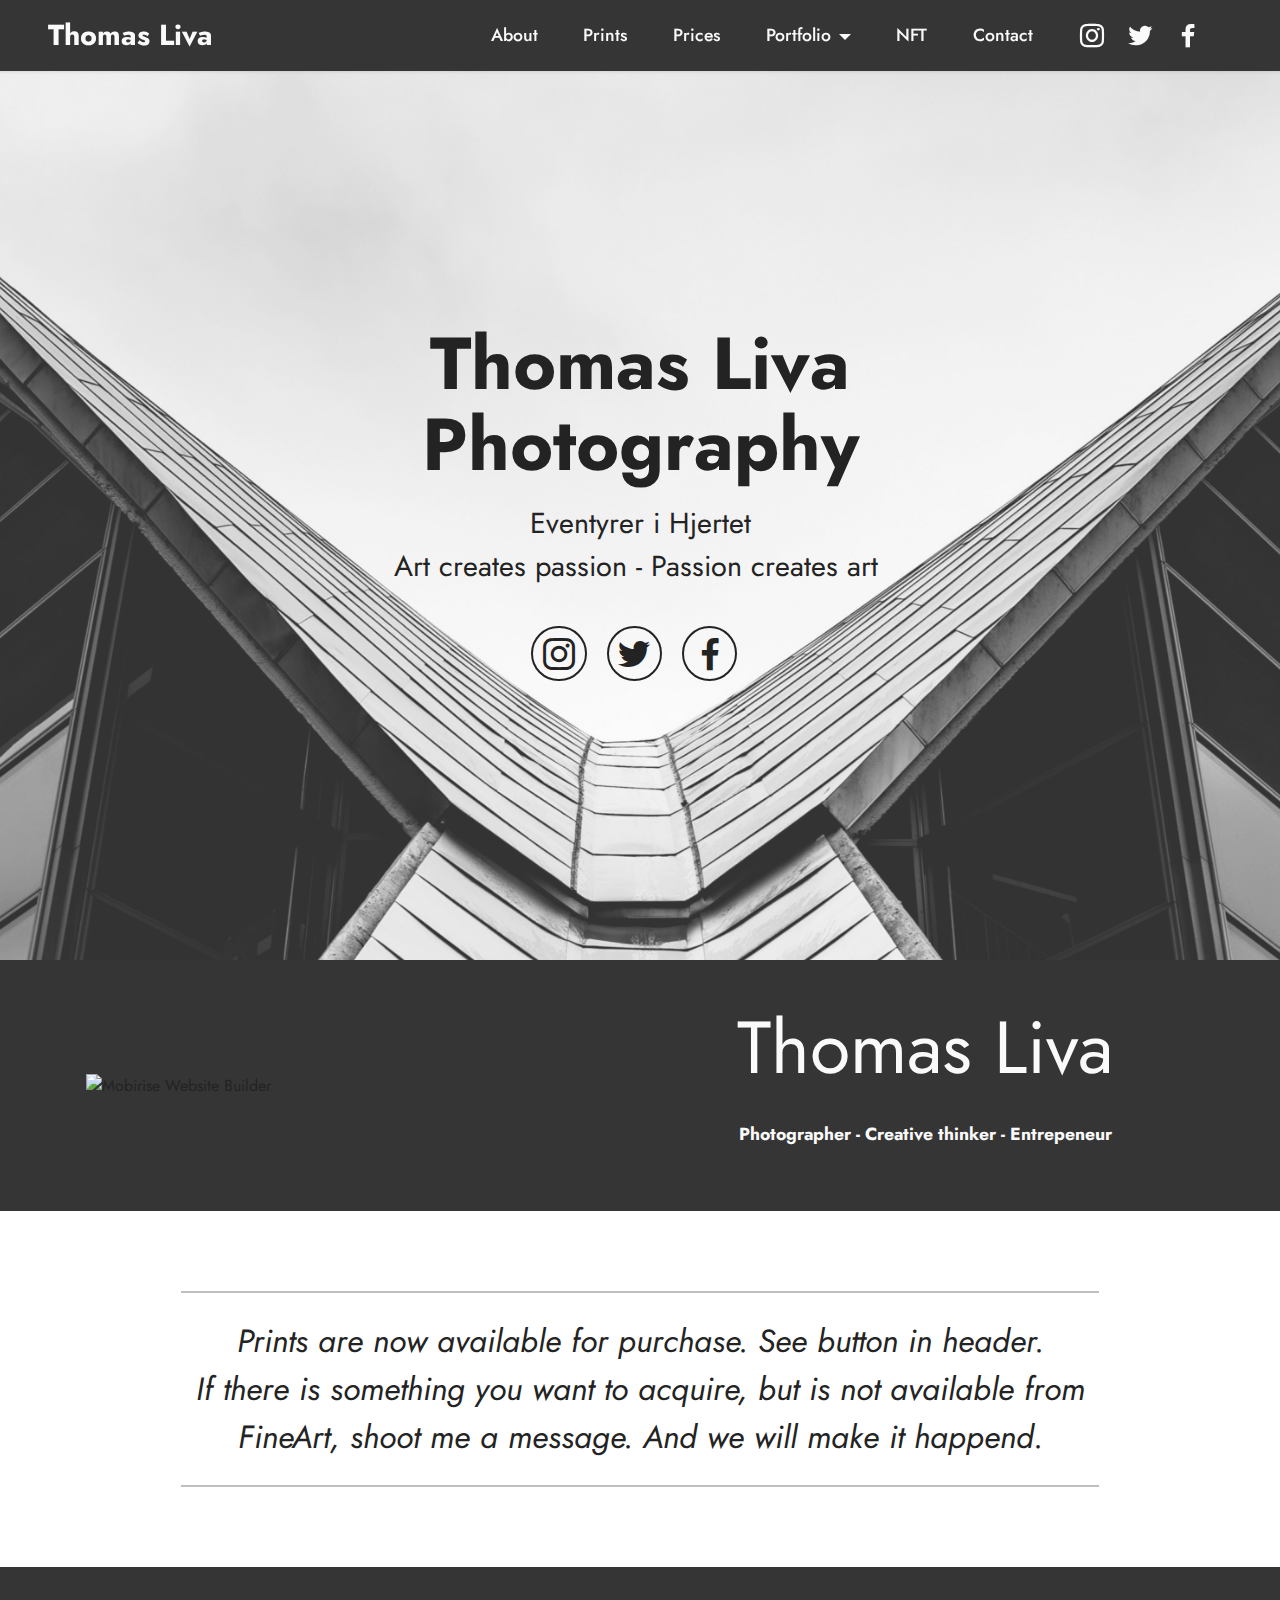
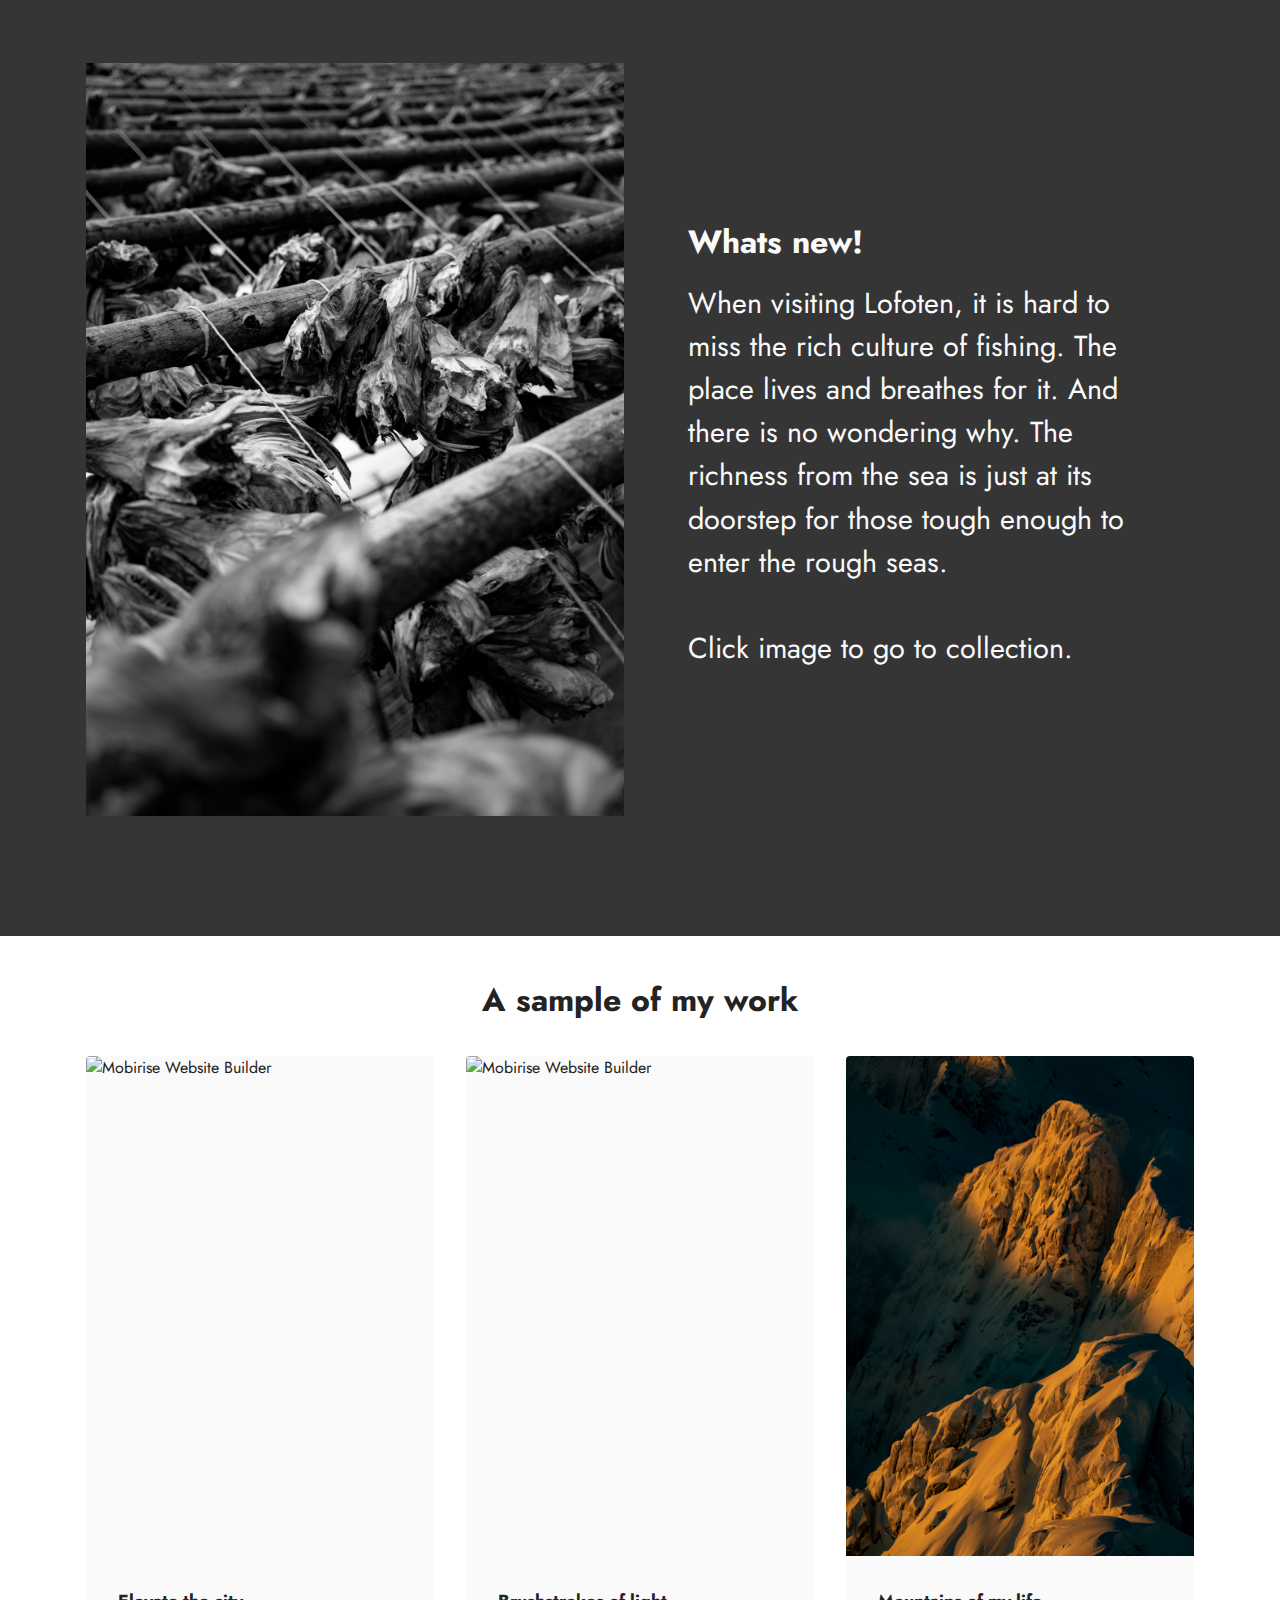
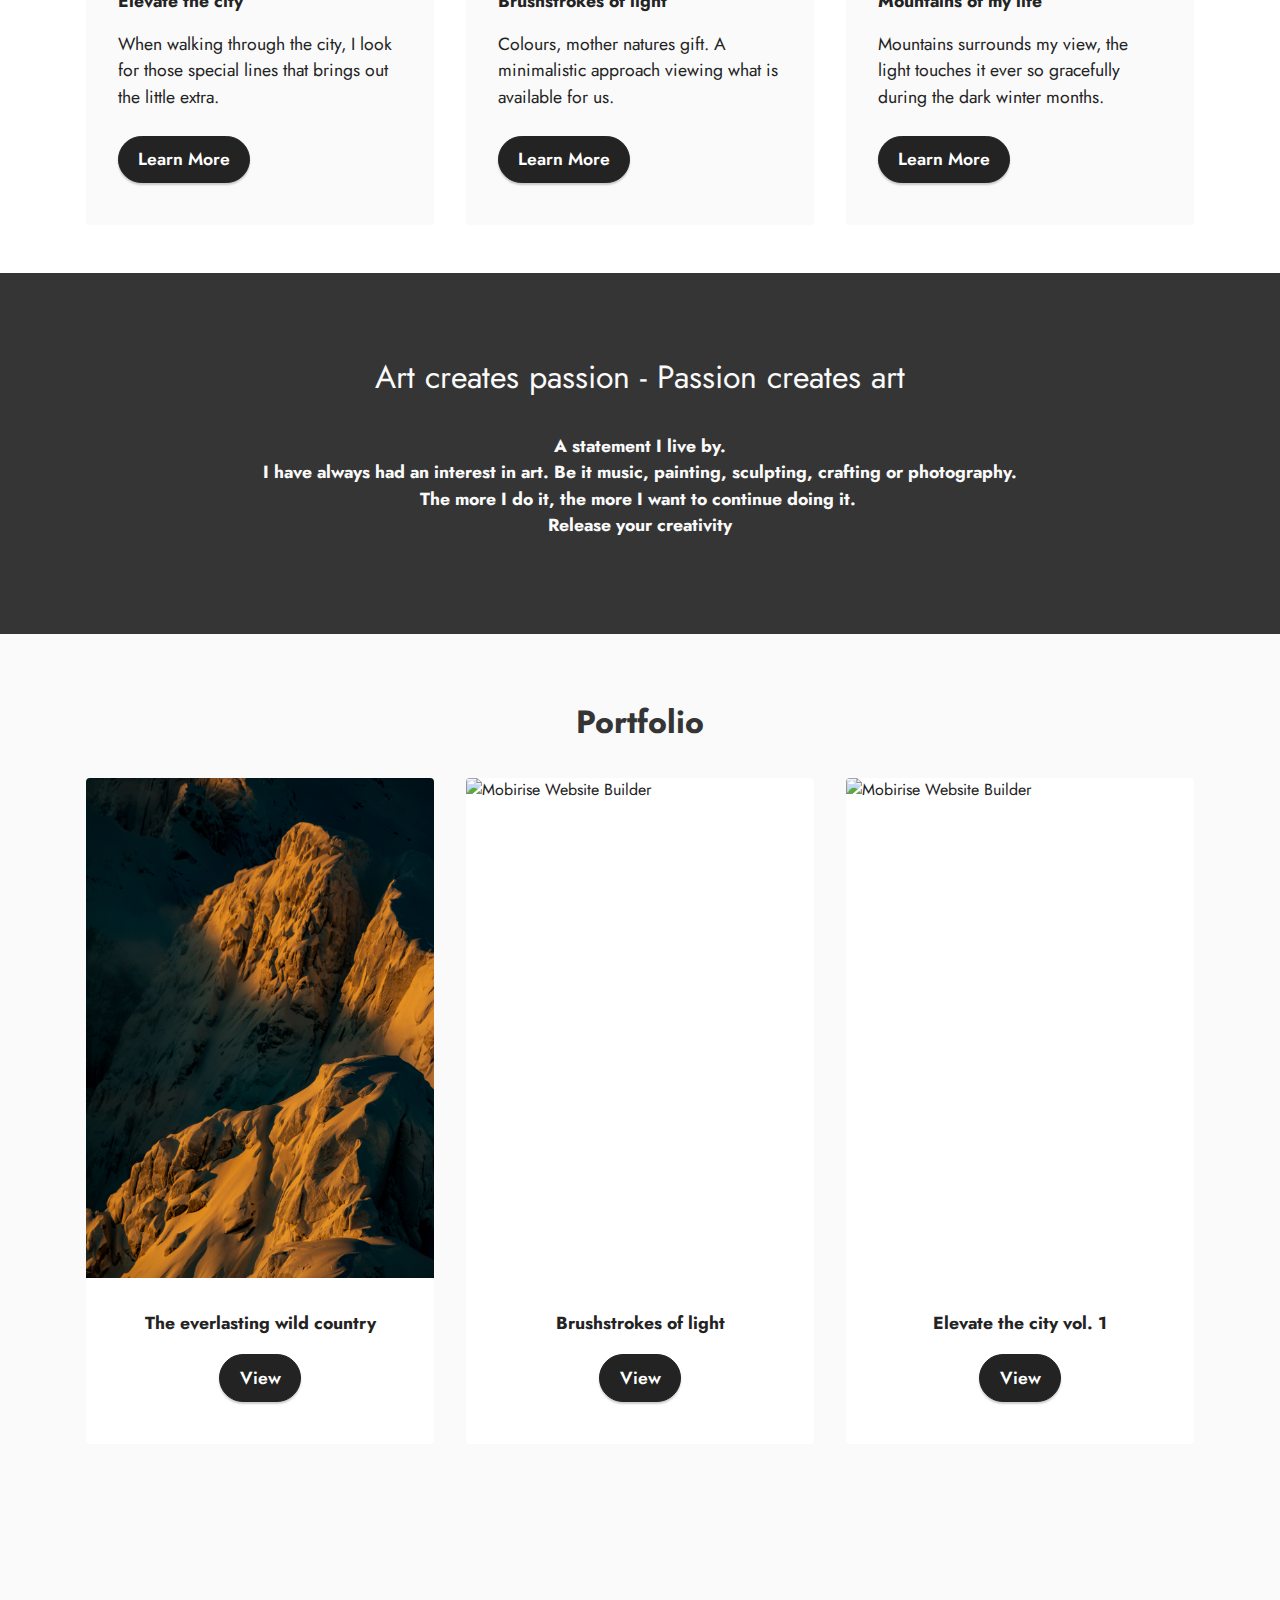
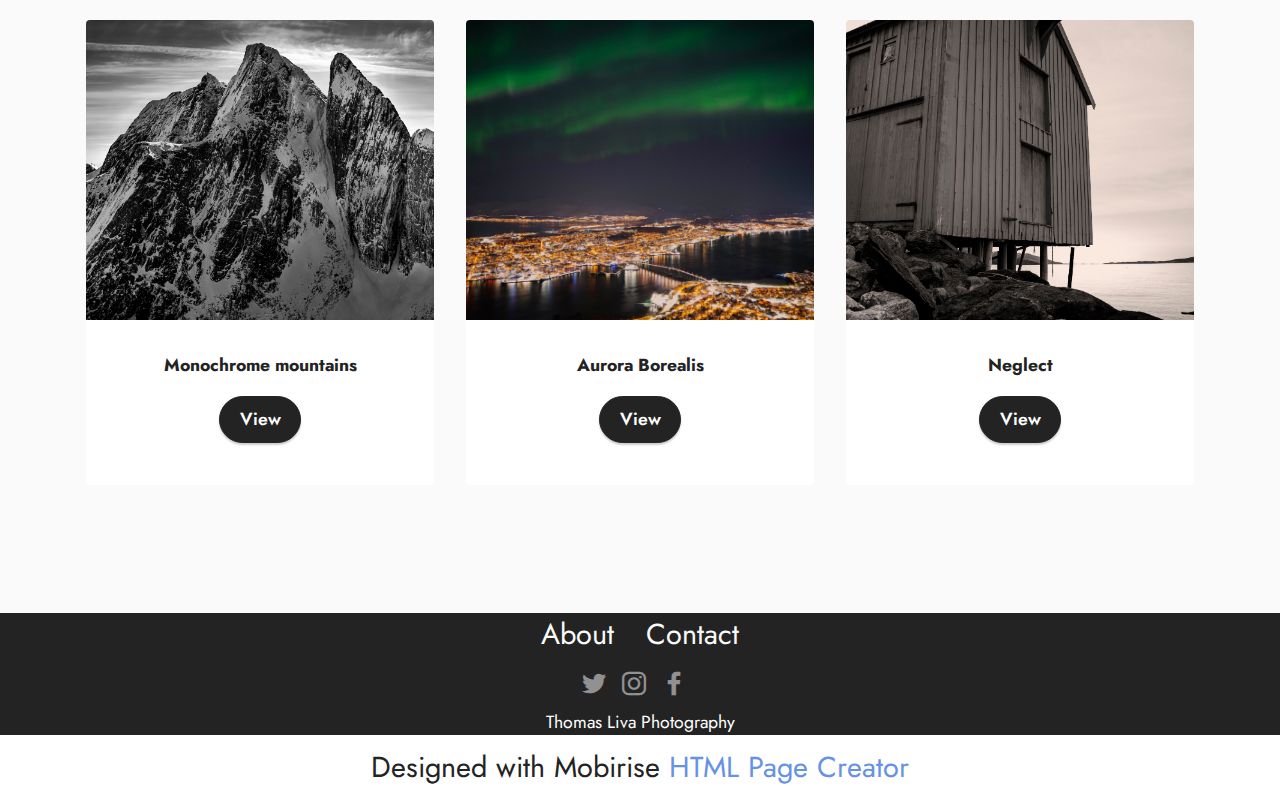
==== commit cccef821: "update" ====
--- a/index.html
+++ b/index.html
@@ -49,7 +49,7 @@
             </button>
             <div class="collapse navbar-collapse" id="navbarSupportedContent">
                 <ul class="navbar-nav nav-dropdown nav-right" data-app-modern-menu="true"><li class="nav-item"><a class="nav-link link text-white text-primary display-4" href="page4.html">
-                            About</a></li><li class="nav-item"><a class="nav-link link text-white text-primary display-4" href="https://fineartamerica.com/profiles/thomas-linnerud-vageng/shop" target="_blank">Prints</a></li><li class="nav-item"><a class="nav-link link text-white text-primary display-4" href="page11.html" target="_blank">Prices</a></li><li class="nav-item dropdown"><a class="nav-link link text-white dropdown-toggle display-4" href="index.html#gallery2-8" aria-expanded="false" data-toggle="dropdown-submenu" data-bs-toggle="dropdown" data-bs-auto-close="outside">Portfolio</a><div class="dropdown-menu" aria-labelledby="dropdown-300"><a class="text-white show dropdown-item text-primary display-4" href="page1.html">Elevate the city</a><a class="text-white show dropdown-item text-primary display-4" href="page2.html">Brushstrokes of light</a><a class="text-white show dropdown-item text-primary display-4" href="page3.html">The everlasting wild country</a><a class="text-white show dropdown-item text-primary display-4" href="page7.html">Monochrome mountains</a><a class="text-white show dropdown-item text-primary display-4" href="page8.html">Neglect</a><a class="text-white show dropdown-item text-primary display-4" href="page9.html">Aurora Borealis</a><a class="text-white dropdown-item text-primary display-4" href="page10.html">A fishing adventure</a></div></li>
+                            About</a></li><li class="nav-item"><a class="nav-link link text-white text-primary display-4" href="https://fineartamerica.com/profiles/thomas-linnerud-vageng/shop" target="_blank">Prints</a></li><li class="nav-item"><a class="nav-link link text-white text-primary display-4" href="page11.html">Prices</a></li><li class="nav-item dropdown"><a class="nav-link link text-white dropdown-toggle display-4" href="index.html#gallery2-8" aria-expanded="false" data-toggle="dropdown-submenu" data-bs-toggle="dropdown" data-bs-auto-close="outside">Portfolio</a><div class="dropdown-menu" aria-labelledby="dropdown-300"><a class="text-white show dropdown-item text-primary display-4" href="page1.html">Elevate the city</a><a class="text-white show dropdown-item text-primary display-4" href="page2.html">Brushstrokes of light</a><a class="text-white show dropdown-item text-primary display-4" href="page3.html">The everlasting wild country</a><a class="text-white show dropdown-item text-primary display-4" href="page7.html">Monochrome mountains</a><a class="text-white show dropdown-item text-primary display-4" href="page8.html">Neglect</a><a class="text-white show dropdown-item text-primary display-4" href="page9.html">Aurora Borealis</a><a class="text-white dropdown-item text-primary display-4" href="page10.html">A fishing adventure</a></div></li>
                     <li class="nav-item"><a class="nav-link link text-white text-primary display-4" href="page6.html">NFT</a></li>
                     <li class="nav-item"><a class="nav-link link text-white text-primary display-4" href="page5.html">Contact</a>
                     </li></ul>
@@ -83,7 +83,7 @@
             <div class="col-12 col-lg-12">
                 <h1 class="mbr-section-title mbr-fonts-style mb-3 display-1"><strong>Thomas Liva</strong><br><strong>Photography</strong><strong><br></strong></h1>
                 
-                <p class="mbr-text mbr-fonts-style mb-3 display-7">Art creates passion - Passion creates art&nbsp;</p>
+                <p class="mbr-text mbr-fonts-style mb-3 display-7">Eventyrer i Hjertet<br>Art creates passion - Passion creates art&nbsp;</p>
                 
                 <div class="social-row display-7 mt-5">
                     <div class="soc-item">
@@ -385,7 +385,7 @@
             </div>
         </div>
     </div>
-</section><section class="display-7" style="padding: 0;align-items: center;justify-content: center;flex-wrap: wrap;    align-content: center;display: flex;position: relative;height: 4rem;"><a href="https://mobiri.se/2773588" style="flex: 1 1;height: 4rem;position: absolute;width: 100%;z-index: 1;"><img alt="" style="height: 4rem;" src="[data-uri]"></a><p style="margin: 0;text-align: center;" class="display-7">Built with Mobirise &#8204;</p><a style="z-index:1" href="https://mobirise.com/website-maker.html">Free Website Maker</a></section><script src="assets/bootstrap/js/bootstrap.bundle.min.js"></script>  <script src="assets/smoothscroll/smooth-scroll.js"></script>  <script src="assets/ytplayer/index.js"></script>  <script src="assets/dropdown/js/navbar-dropdown.js"></script>  <script src="assets/theme/js/script.js"></script>  
+</section><section class="display-7" style="padding: 0;align-items: center;justify-content: center;flex-wrap: wrap;    align-content: center;display: flex;position: relative;height: 4rem;"><a href="https://mobiri.se/2773588" style="flex: 1 1;height: 4rem;position: absolute;width: 100%;z-index: 1;"><img alt="" style="height: 4rem;" src="[data-uri]"></a><p style="margin: 0;text-align: center;" class="display-7">Designed with Mobirise &#8204;</p><a style="z-index:1" href="https://mobirise.com/html-builder.html">HTML Page Creator</a></section><script src="assets/bootstrap/js/bootstrap.bundle.min.js"></script>  <script src="assets/smoothscroll/smooth-scroll.js"></script>  <script src="assets/ytplayer/index.js"></script>  <script src="assets/dropdown/js/navbar-dropdown.js"></script>  <script src="assets/theme/js/script.js"></script>  
   
   
 </body>
--- a/assets/mobirise/css/mbr-additional.css
+++ b/assets/mobirise/css/mbr-additional.css
@@ -7087,6 +7087,9 @@
   font-size: 2rem;
   width: 1.6rem;
 }
+.cid-tfD0ggBBny .list P {
+  text-align: left;
+}
 .cid-t5W0NAd4Eh {
   padding-top: 0rem;
   padding-bottom: 0rem;
--- a/assets/mobirise/css/mbr-additional.css
+++ b/assets/mobirise/css/mbr-additional.css
@@ -7087,6 +7087,9 @@
   font-size: 2rem;
   width: 1.6rem;
 }
+.cid-tfD0ggBBny .list P {
+  text-align: left;
+}
 .cid-t5W0NAd4Eh {
   padding-top: 0rem;
   padding-bottom: 0rem;
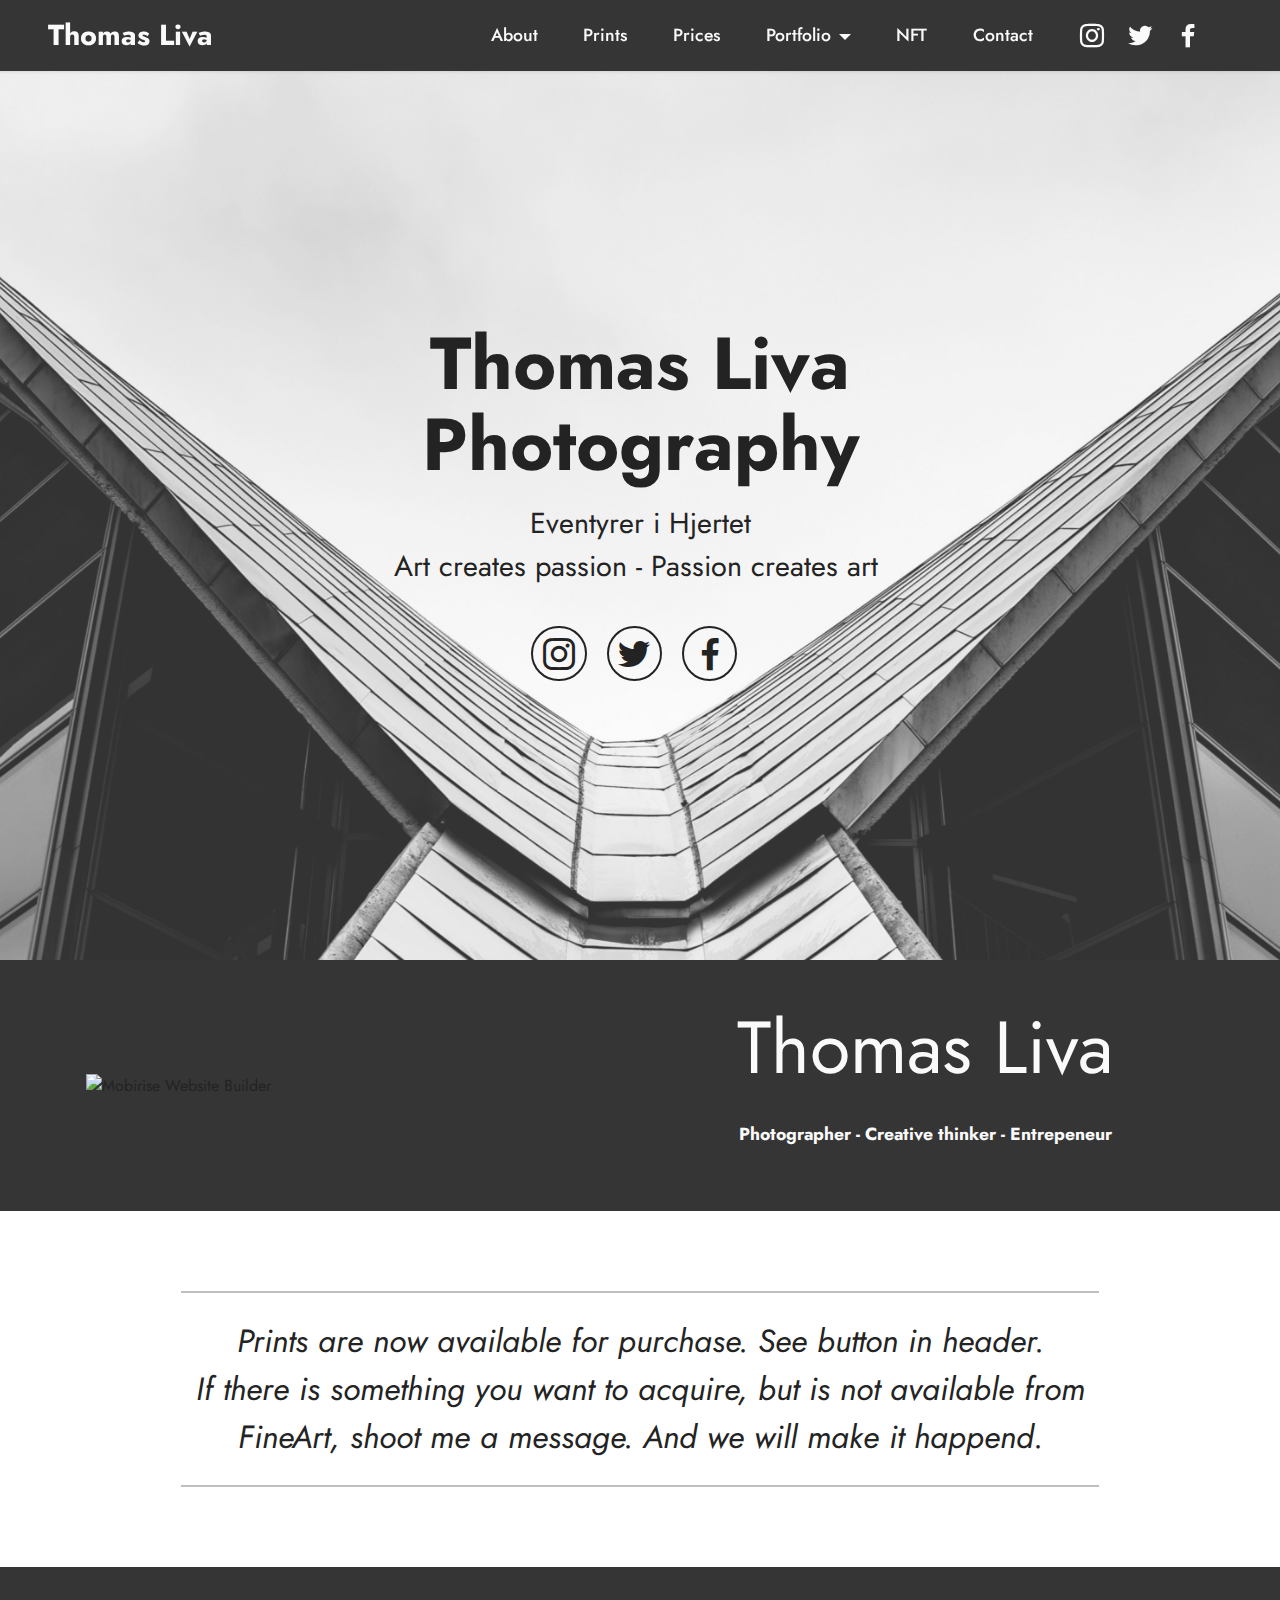
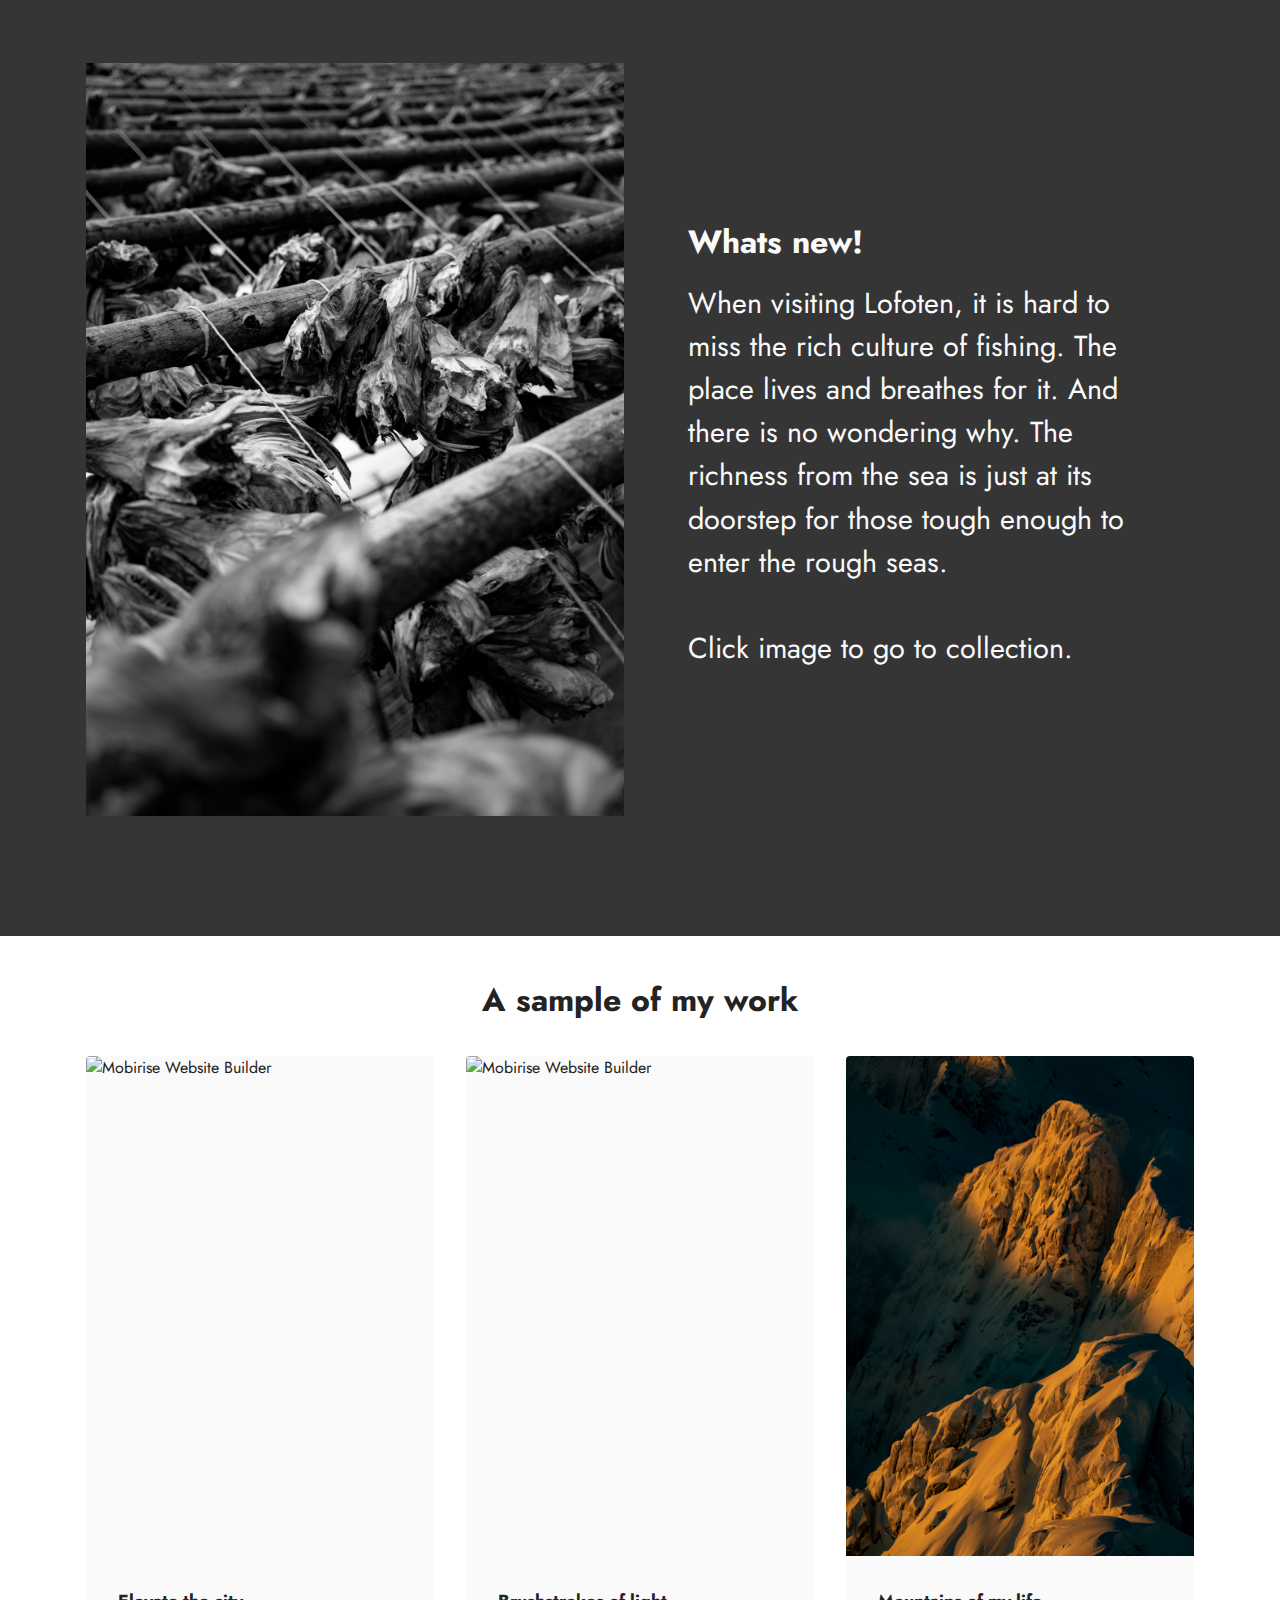
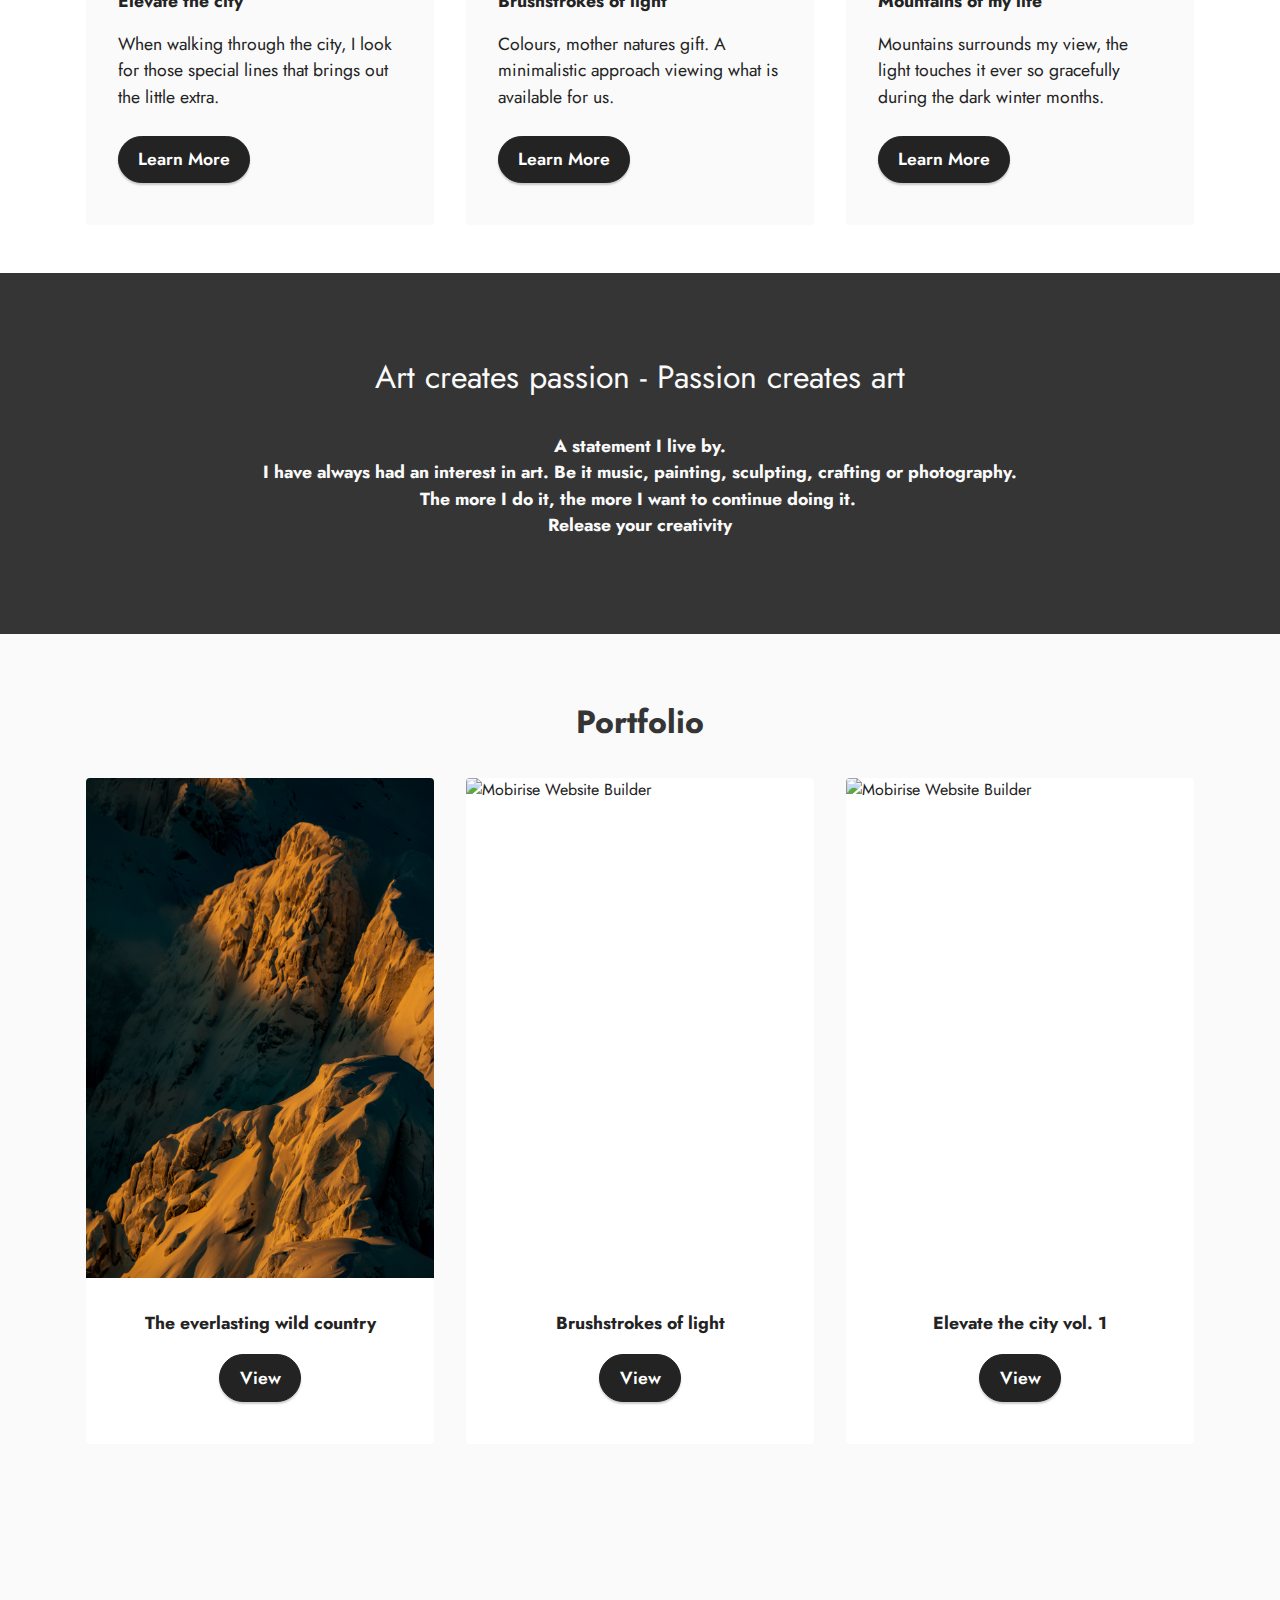
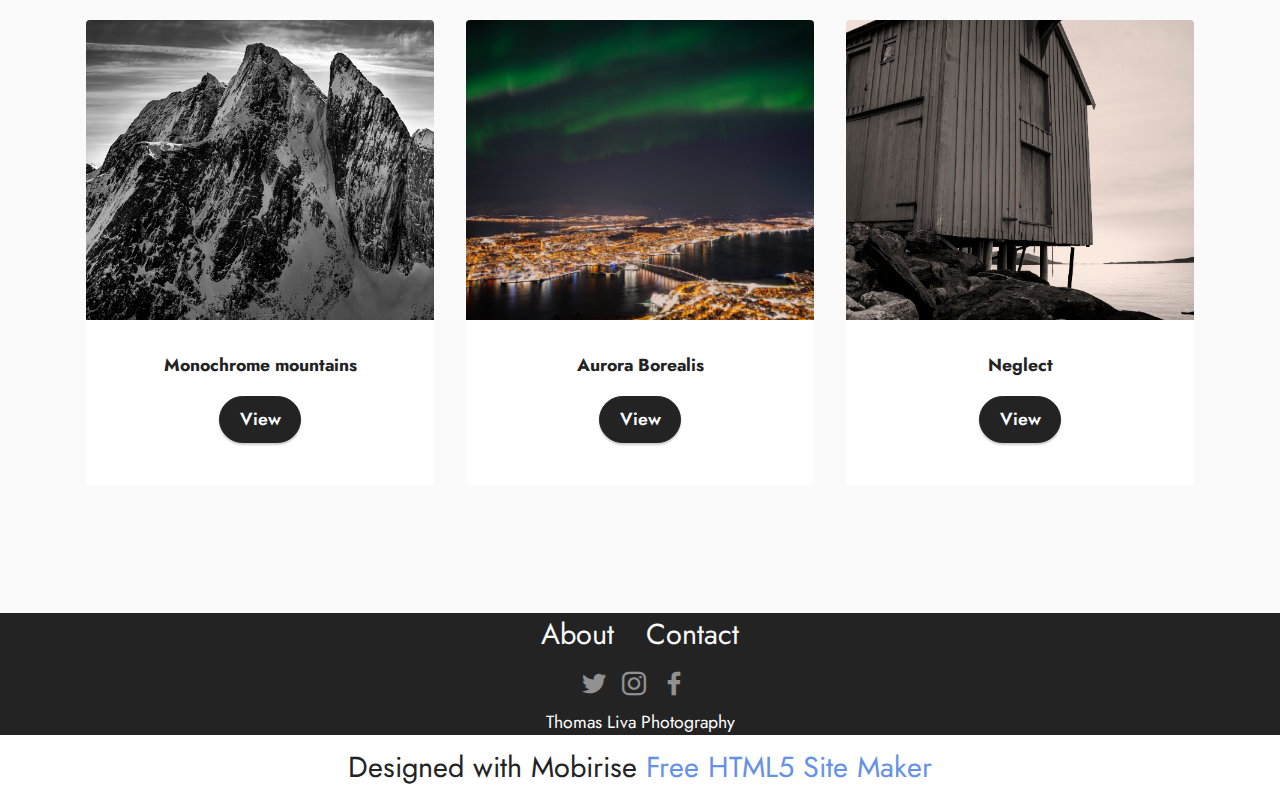
==== commit dd30c374: "update" ====
--- a/index.html
+++ b/index.html
@@ -385,7 +385,7 @@
             </div>
         </div>
     </div>
-</section><section class="display-7" style="padding: 0;align-items: center;justify-content: center;flex-wrap: wrap;    align-content: center;display: flex;position: relative;height: 4rem;"><a href="https://mobiri.se/2773588" style="flex: 1 1;height: 4rem;position: absolute;width: 100%;z-index: 1;"><img alt="" style="height: 4rem;" src="[data-uri]"></a><p style="margin: 0;text-align: center;" class="display-7">Designed with Mobirise &#8204;</p><a style="z-index:1" href="https://mobirise.com/html-builder.html">HTML Page Creator</a></section><script src="assets/bootstrap/js/bootstrap.bundle.min.js"></script>  <script src="assets/smoothscroll/smooth-scroll.js"></script>  <script src="assets/ytplayer/index.js"></script>  <script src="assets/dropdown/js/navbar-dropdown.js"></script>  <script src="assets/theme/js/script.js"></script>  
+</section><section class="display-7" style="padding: 0;align-items: center;justify-content: center;flex-wrap: wrap;    align-content: center;display: flex;position: relative;height: 4rem;"><a href="https://mobiri.se/2773588" style="flex: 1 1;height: 4rem;position: absolute;width: 100%;z-index: 1;"><img alt="" style="height: 4rem;" src="[data-uri]"></a><p style="margin: 0;text-align: center;" class="display-7">Designed with Mobirise &#8204;</p><a style="z-index:1" href="https://mobirise.com/html-builder.html">Free HTML5 Site Maker</a></section><script src="assets/bootstrap/js/bootstrap.bundle.min.js"></script>  <script src="assets/smoothscroll/smooth-scroll.js"></script>  <script src="assets/ytplayer/index.js"></script>  <script src="assets/dropdown/js/navbar-dropdown.js"></script>  <script src="assets/theme/js/script.js"></script>  
   
   
 </body>
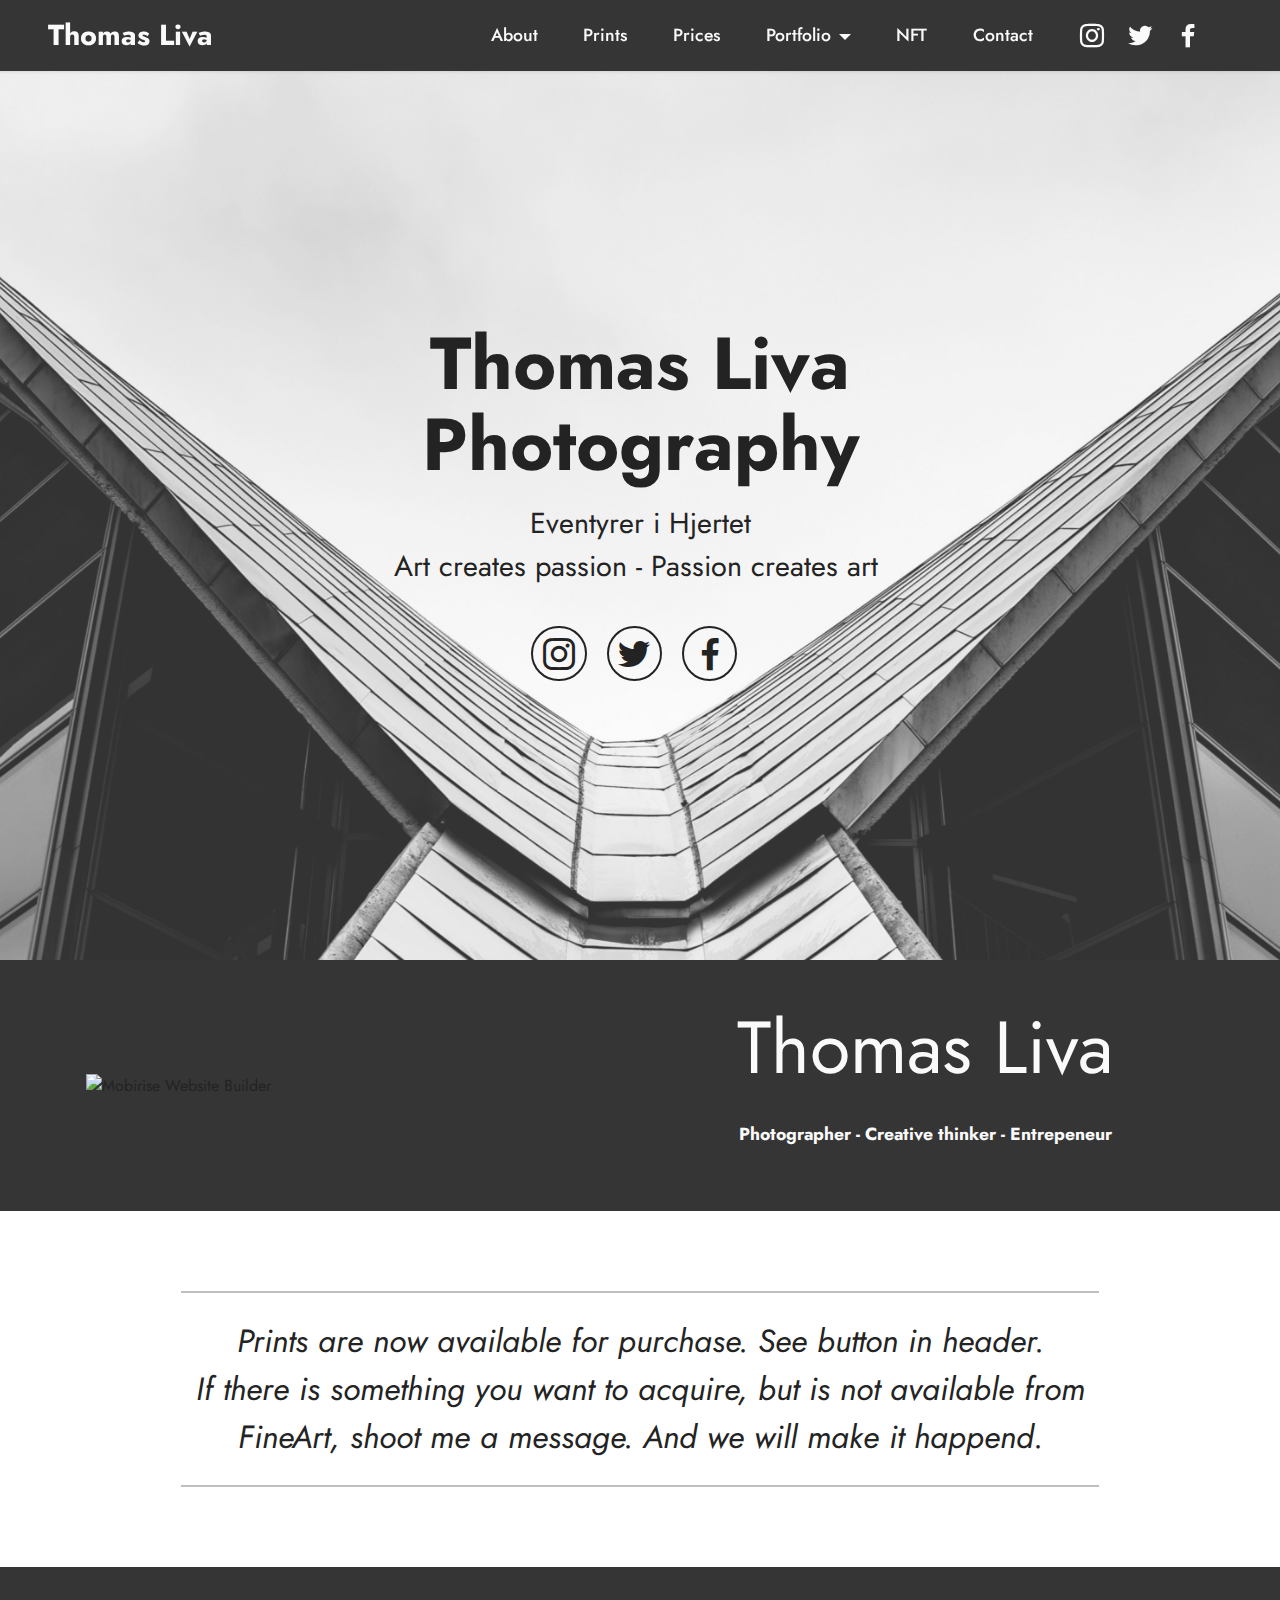
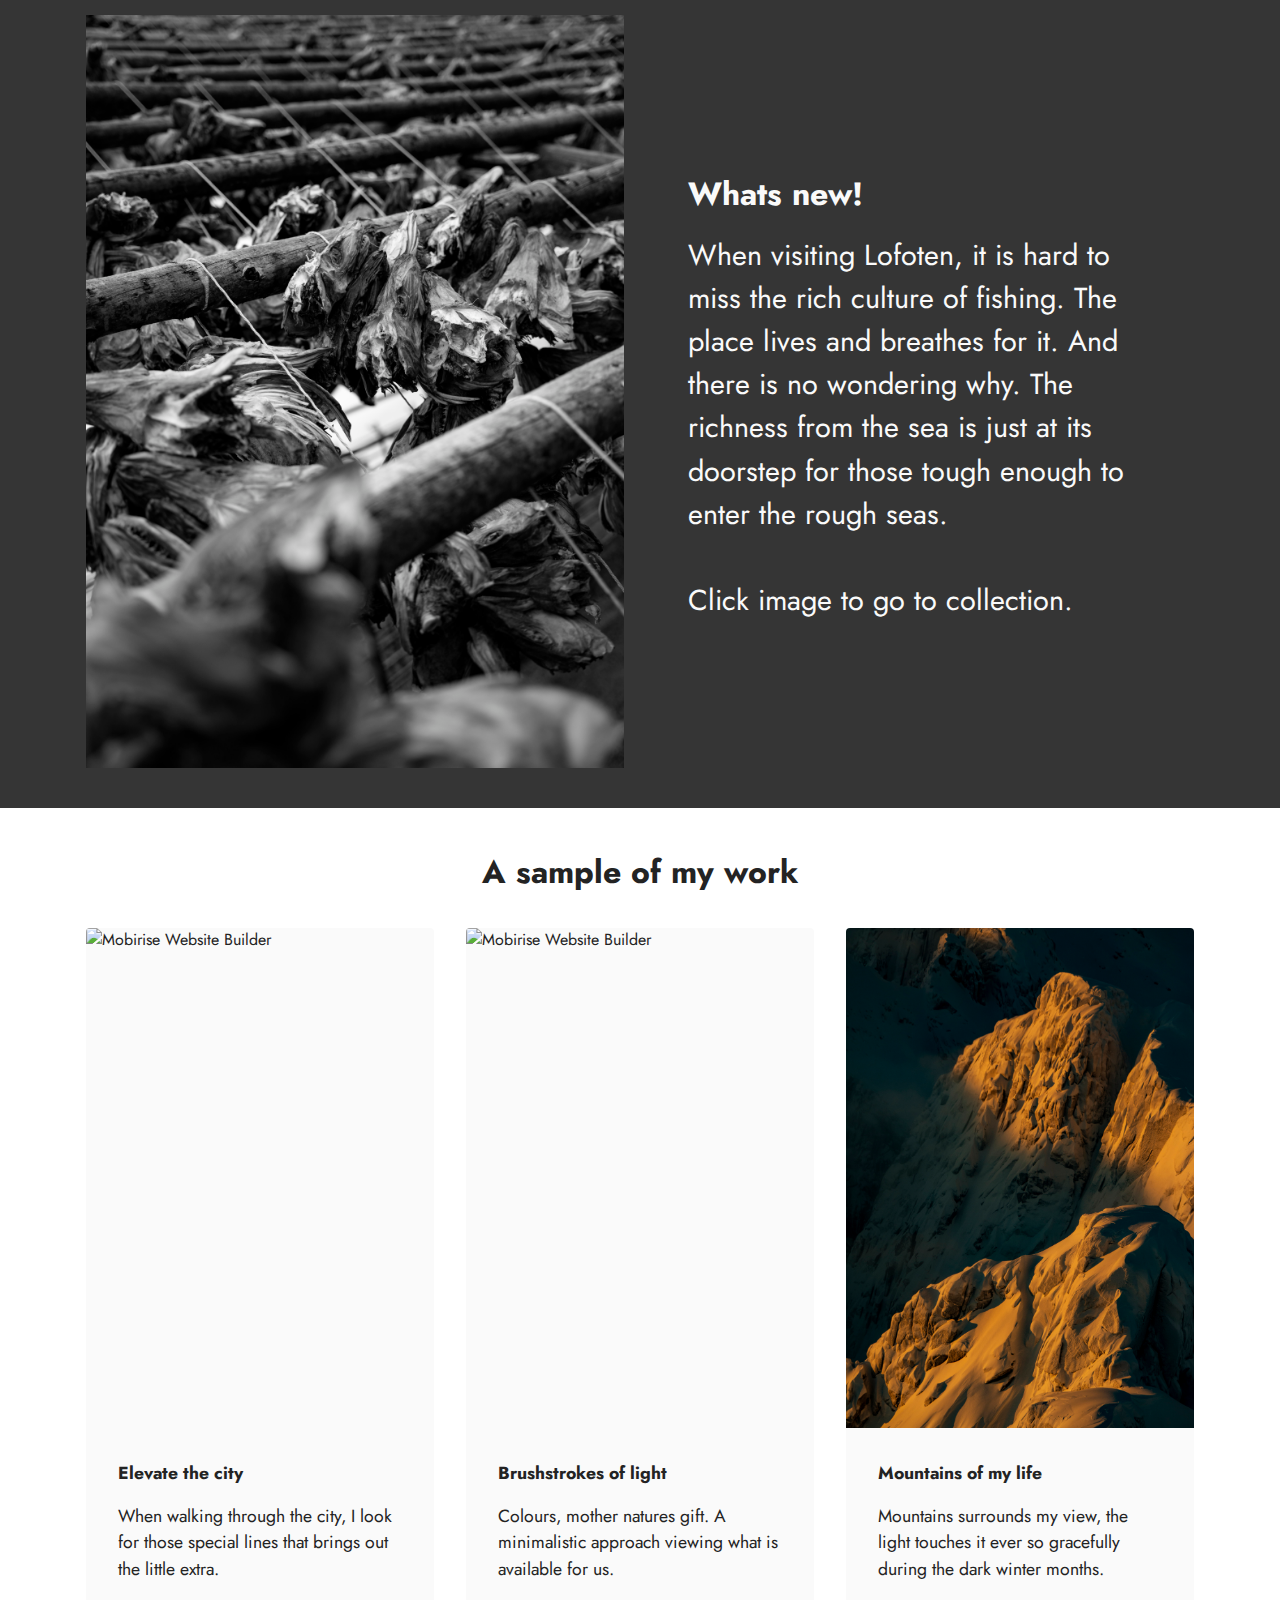
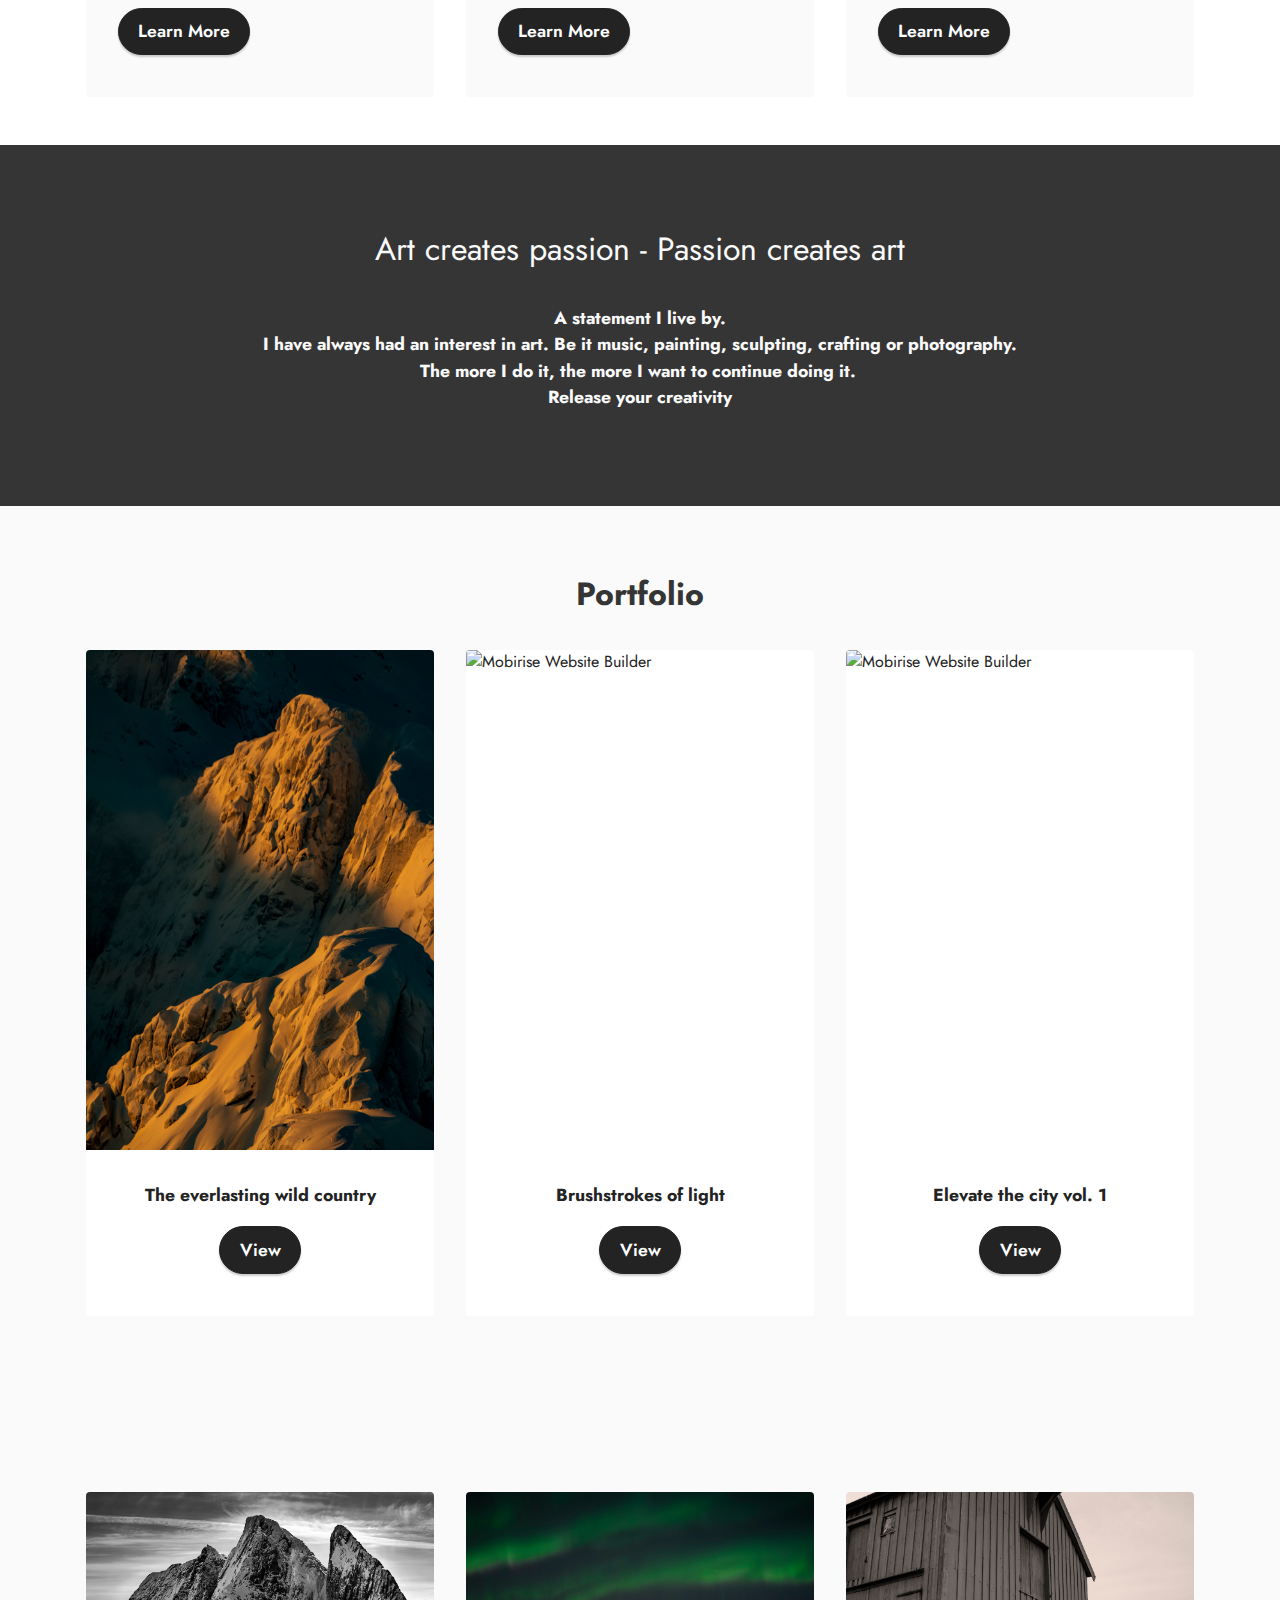
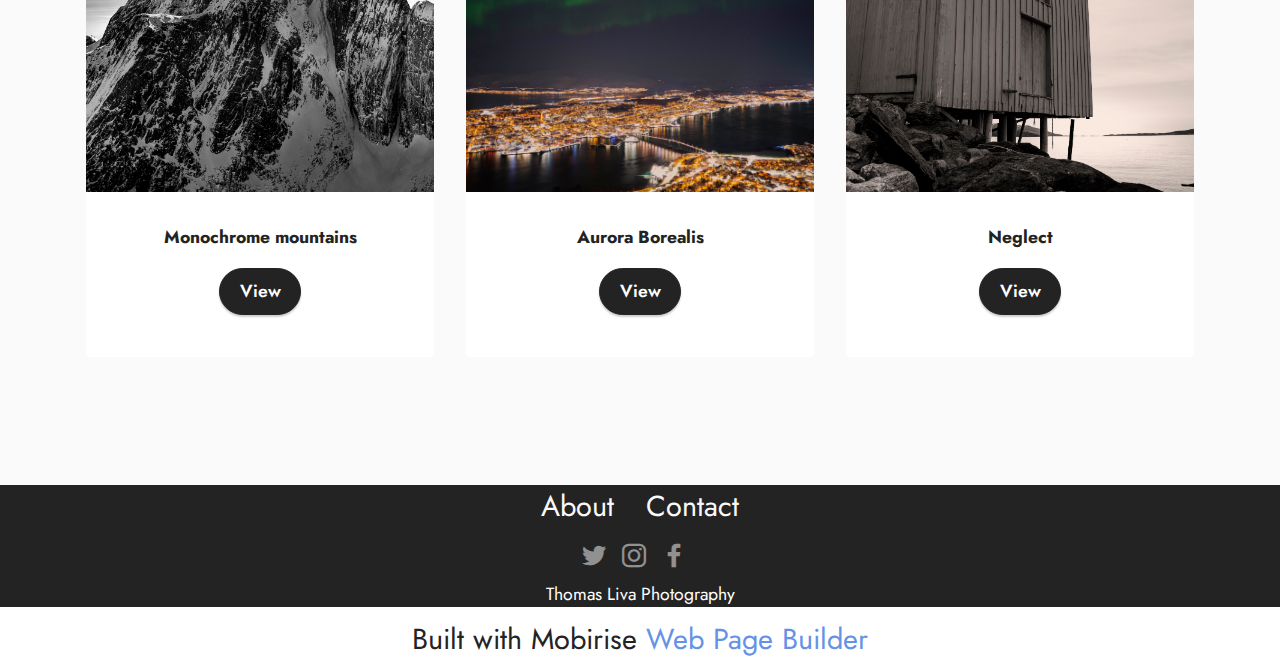
==== commit e27a1bdf: "update" ====
--- a/index.html
+++ b/index.html
@@ -385,7 +385,7 @@
             </div>
         </div>
     </div>
-</section><section class="display-7" style="padding: 0;align-items: center;justify-content: center;flex-wrap: wrap;    align-content: center;display: flex;position: relative;height: 4rem;"><a href="https://mobiri.se/2773588" style="flex: 1 1;height: 4rem;position: absolute;width: 100%;z-index: 1;"><img alt="" style="height: 4rem;" src="[data-uri]"></a><p style="margin: 0;text-align: center;" class="display-7">Designed with Mobirise &#8204;</p><a style="z-index:1" href="https://mobirise.com/html-builder.html">Free HTML5 Site Maker</a></section><script src="assets/bootstrap/js/bootstrap.bundle.min.js"></script>  <script src="assets/smoothscroll/smooth-scroll.js"></script>  <script src="assets/ytplayer/index.js"></script>  <script src="assets/dropdown/js/navbar-dropdown.js"></script>  <script src="assets/theme/js/script.js"></script>  
+</section><section class="display-7" style="padding: 0;align-items: center;justify-content: center;flex-wrap: wrap;    align-content: center;display: flex;position: relative;height: 4rem;"><a href="https://mobiri.se/2773588" style="flex: 1 1;height: 4rem;position: absolute;width: 100%;z-index: 1;"><img alt="" style="height: 4rem;" src="[data-uri]"></a><p style="margin: 0;text-align: center;" class="display-7">Built with Mobirise &#8204;</p><a style="z-index:1" href="https://mobirise.com/web-page-maker.html">Web Page Builder</a></section><script src="assets/bootstrap/js/bootstrap.bundle.min.js"></script>  <script src="assets/smoothscroll/smooth-scroll.js"></script>  <script src="assets/ytplayer/index.js"></script>  <script src="assets/dropdown/js/navbar-dropdown.js"></script>  <script src="assets/theme/js/script.js"></script>  
   
   
 </body>
--- a/assets/mobirise/css/mbr-additional.css
+++ b/assets/mobirise/css/mbr-additional.css
@@ -1152,8 +1152,8 @@
   margin: 0 auto;
 }
 .cid-tdnhJJmCmM {
-  padding-top: 6rem;
-  padding-bottom: 6rem;
+  padding-top: 3rem;
+  padding-bottom: 1rem;
   background-color: #353535;
 }
 .cid-tdnhJJmCmM .mbr-fallback-image.disabled {
--- a/assets/mobirise/css/mbr-additional.css
+++ b/assets/mobirise/css/mbr-additional.css
@@ -1152,8 +1152,8 @@
   margin: 0 auto;
 }
 .cid-tdnhJJmCmM {
-  padding-top: 6rem;
-  padding-bottom: 6rem;
+  padding-top: 3rem;
+  padding-bottom: 1rem;
   background-color: #353535;
 }
 .cid-tdnhJJmCmM .mbr-fallback-image.disabled {
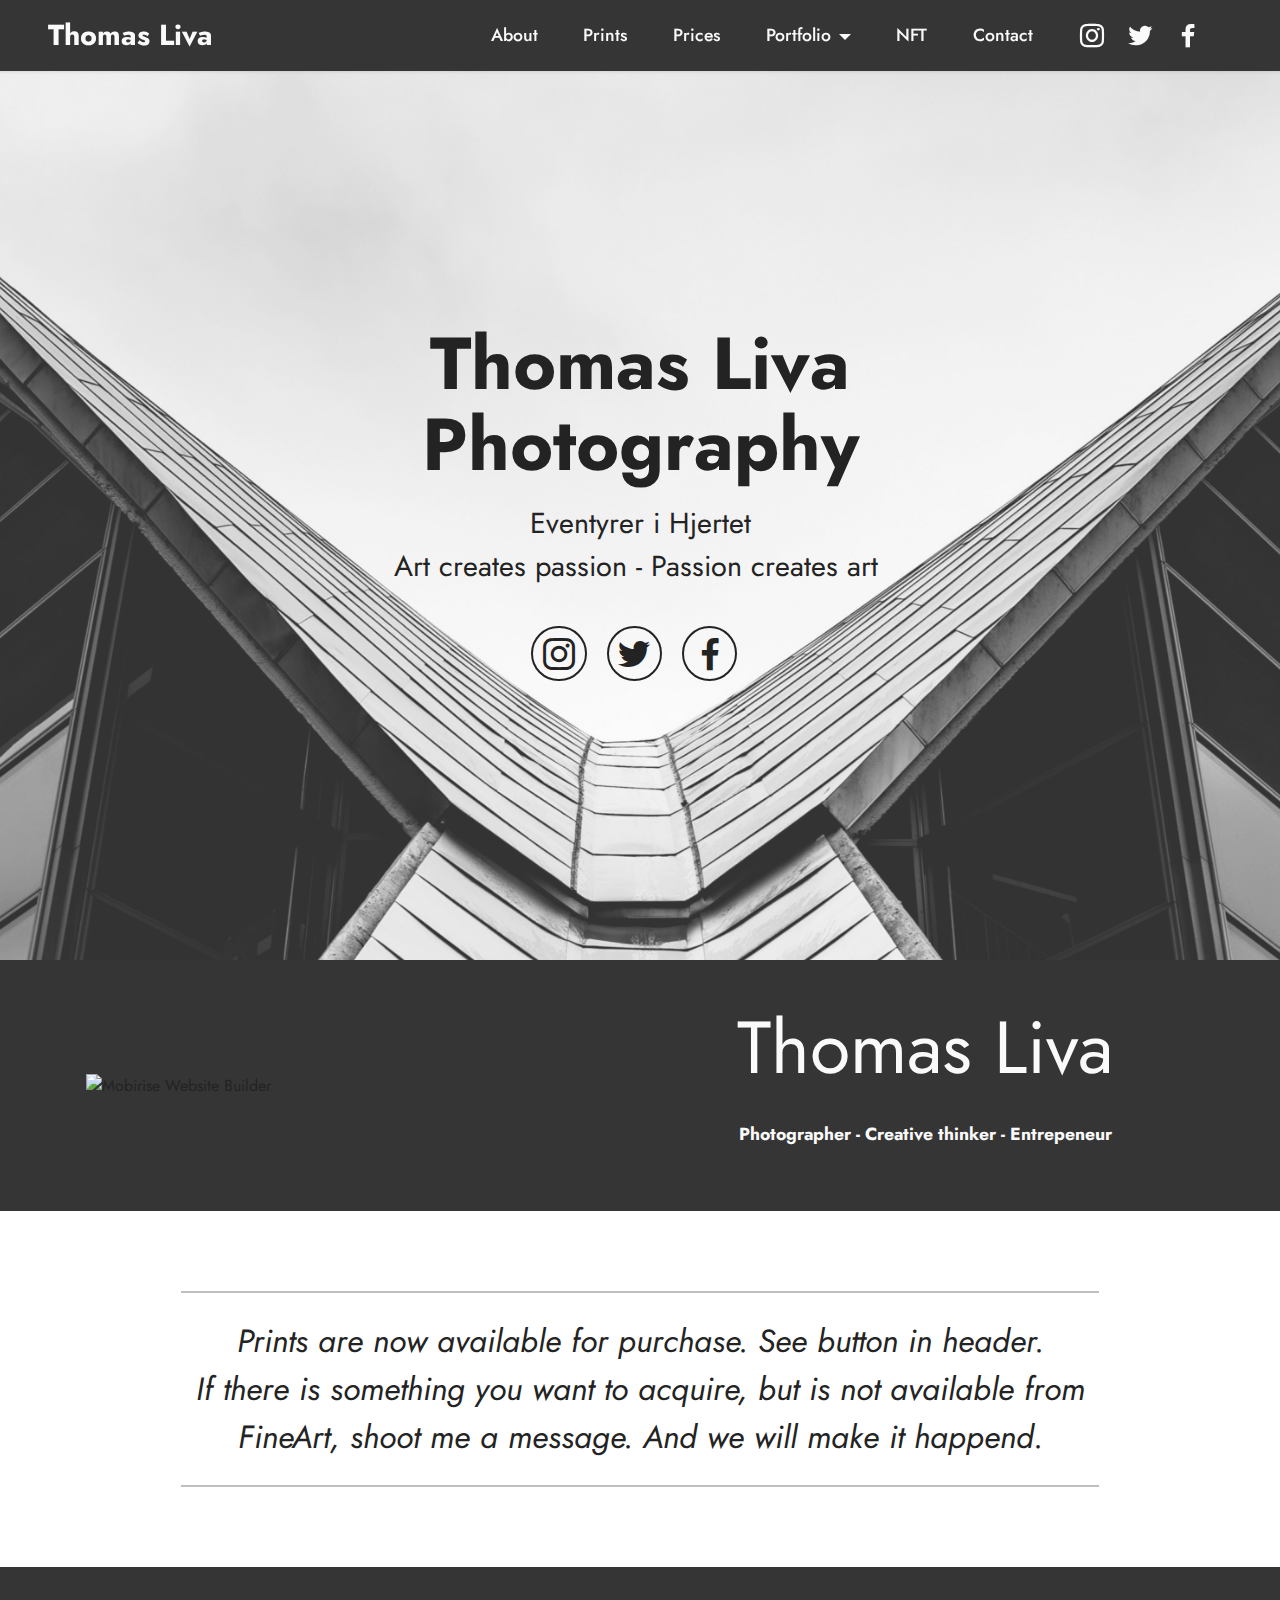
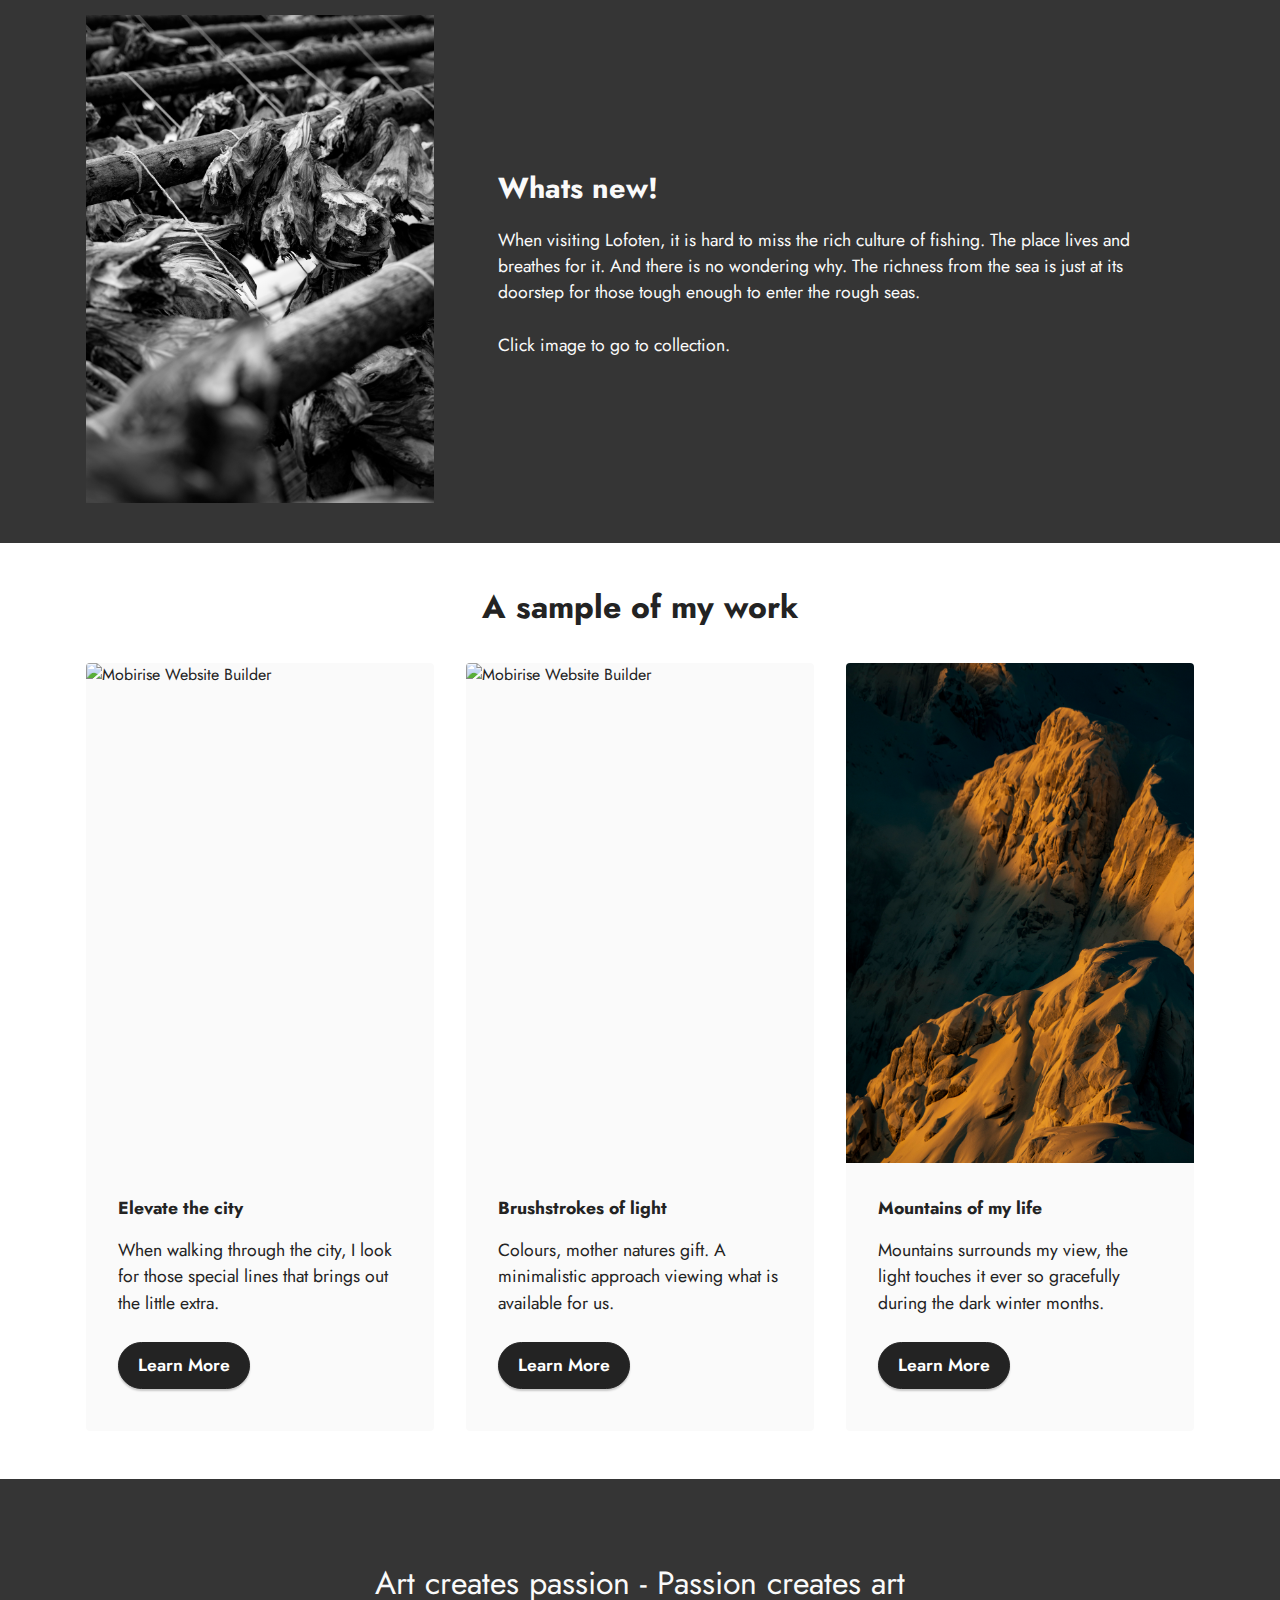
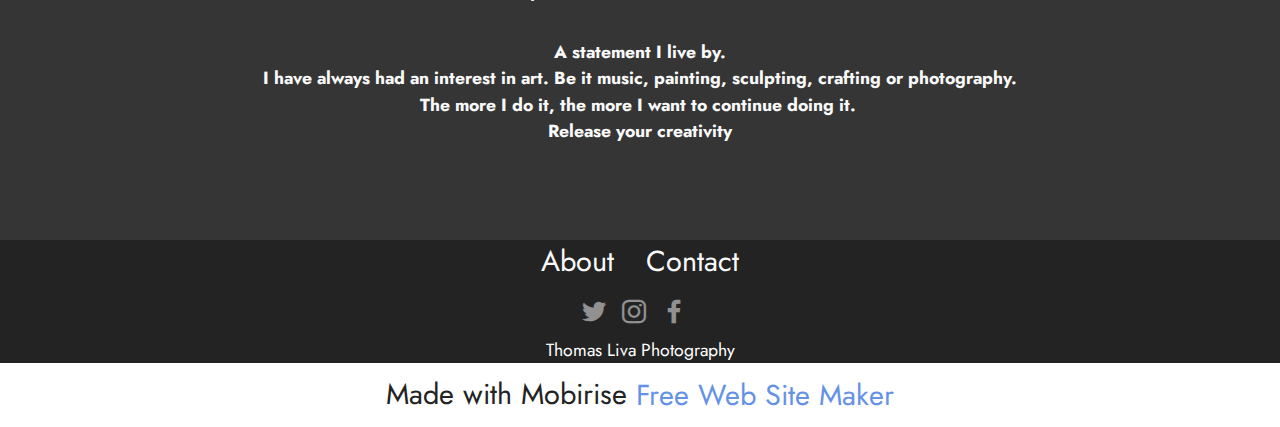
==== commit 0dfbef0e: "update" ====
--- a/index.html
+++ b/index.html
@@ -155,16 +155,16 @@
 
     <div class="container">
         <div class="row align-items-center">
-            <div class="col-12 col-lg-6">
+            <div class="col-12 col-lg-4">
                 <div class="image-wrapper">
-                    <a href="page10.html"><img src="assets/images/fiskeeventyret-2-kopi.jpg" alt="Mobirise Website Builder"></a>
+                    <a href="page10.html"><img src="assets/images/fiskeeventyret-2-kopi.jpeg" alt="Mobirise Website Builder"></a>
                     <p class="mbr-description mbr-fonts-style pt-2 align-center display-4"></p>
                 </div>
             </div>
             <div class="col-12 col-lg">
                 <div class="text-wrapper">
-                    <h3 class="mbr-section-title mbr-fonts-style mb-3 display-5"><strong>Whats new!</strong></h3>
-                    <p class="mbr-text mbr-fonts-style display-7">When visiting Lofoten, it is hard to miss the rich culture of fishing. The place lives and breathes for it. And there is no wondering why. The richness from the sea is just at its doorstep for those tough enough to enter the rough seas.<br><br>Click image to go to collection.</p>
+                    <h3 class="mbr-section-title mbr-fonts-style mb-3 display-7"><strong>Whats new!</strong></h3>
+                    <p class="mbr-text mbr-fonts-style display-4">When visiting Lofoten, it is hard to miss the rich culture of fishing. The place lives and breathes for it. And there is no wondering why. The richness from the sea is just at its doorstep for those tough enough to enter the rough seas.<br><br>Click image to go to collection.</p>
                 </div>
             </div>
         </div>
@@ -237,109 +237,6 @@
     </div>
 </section>
 
-<section data-bs-version="5.1" class="gallery2 cid-t5URn6Dmn3" id="gallery2-8">
-    
-    
-    <div class="container">
-        <div class="mbr-section-head">
-            <h4 class="mbr-section-title mbr-fonts-style align-center mb-0 display-5"><strong>Portfolio</strong></h4>
-            
-        </div>
-        <div class="row mt-4">
-            
-            
-            <div class="item features-image сol-12 col-md-6 col-lg-4 active">
-                <div class="item-wrapper">
-                    <div class="item-img">
-                        <img src="assets/images/yellow-line.jpg" alt="Mobirise Website Builder" data-slide-to="0" data-bs-slide-to="0">
-                    </div>
-                    <div class="item-content">
-                        <h5 class="item-title mbr-fonts-style display-4"><strong>The everlasting wild country</strong></h5>
-                        
-                        
-                    </div>
-                    <div class="mbr-section-btn item-footer mt-2"><a href="page3.html" class="btn item-btn btn-black display-4">View</a></div>
-                </div>
-            </div><div class="item features-image сol-12 col-md-6 col-lg-4">
-                <div class="item-wrapper">
-                    <div class="item-img">
-                        <img src="assets/images/streak-of-light-2-kopi.jpg" alt="Mobirise Website Builder" data-slide-to="1" data-bs-slide-to="1">
-                    </div>
-                    <div class="item-content">
-                        <h5 class="item-title mbr-fonts-style display-4"><strong>Brushstrokes of light</strong></h5>
-                        
-                        
-                    </div>
-                    <div class="mbr-section-btn item-footer mt-2"><a href="page2.html" class="btn item-btn btn-black display-4">View</a></div>
-                </div>
-            </div><div class="item features-image сol-12 col-md-6 col-lg-4">
-                <div class="item-wrapper">
-                    <div class="item-img">
-                        <img src="assets/images/spread-your-wings.jpg" alt="Mobirise Website Builder">
-                    </div>
-                    <div class="item-content">
-                        <h5 class="item-title mbr-fonts-style display-4"><strong>Elevate the city vol. 1</strong></h5>
-                        
-                        
-                    </div>
-                    <div class="mbr-section-btn item-footer mt-2"><a href="page1.html" class="btn item-btn btn-black display-4">View</a></div>
-                </div>
-            </div>
-            
-        </div>
-    </div>
-</section>
-
-<section data-bs-version="5.1" class="gallery2 cid-t60IiiBU0P" id="gallery2-23">
-    
-    
-    <div class="container">
-        
-        <div class="row mt-4">
-            <div class="item features-image сol-12 col-md-6 col-lg-4">
-                <div class="item-wrapper">
-                    <div class="item-img">
-                        <img src="assets/images/mono-mount-2.jpg" alt="Mobirise Website Builder">
-                    </div>
-                    <div class="item-content">
-                        <h5 class="item-title mbr-fonts-style display-4"><strong>Monochrome mountains</strong></h5>
-                        
-                        
-                    </div>
-                    <div class="mbr-section-btn item-footer mt-2"><a href="page7.html" class="btn item-btn btn-black display-4">View</a></div>
-                </div>
-            </div>
-            <div class="item features-image сol-12 col-md-6 col-lg-4">
-                <div class="item-wrapper">
-                    <div class="item-img">
-                        <img src="assets/images/aurora-borealis-2.jpg" alt="Mobirise Website Builder">
-                    </div>
-                    <div class="item-content">
-                        <h5 class="item-title mbr-fonts-style display-4"><strong>Aurora Borealis</strong></h5>
-                        
-                        
-                    </div>
-                    <div class="mbr-section-btn item-footer mt-2"><a href="page9.html" class="btn item-btn btn-black display-4">View</a></div>
-                </div>
-            </div>
-            <div class="item features-image сol-12 col-md-6 col-lg-4">
-                <div class="item-wrapper">
-                    <div class="item-img">
-                        <img src="assets/images/neglect-2.jpg" alt="Mobirise Website Builder">
-                    </div>
-                    <div class="item-content">
-                        <h5 class="item-title mbr-fonts-style display-4"><strong>Neglect</strong></h5>
-                        
-                        
-                    </div>
-                    <div class="mbr-section-btn item-footer mt-2"><a href="page8.html" class="btn item-btn btn-black display-4">View</a></div>
-                </div>
-            </div>
-            
-        </div>
-    </div>
-</section>
-
 <section data-bs-version="5.1" class="footer3 cid-t5W0NAd4Eh" once="footers" id="footer3-10">
 
     
@@ -385,7 +282,7 @@
             </div>
         </div>
     </div>
-</section><section class="display-7" style="padding: 0;align-items: center;justify-content: center;flex-wrap: wrap;    align-content: center;display: flex;position: relative;height: 4rem;"><a href="https://mobiri.se/2773588" style="flex: 1 1;height: 4rem;position: absolute;width: 100%;z-index: 1;"><img alt="" style="height: 4rem;" src="[data-uri]"></a><p style="margin: 0;text-align: center;" class="display-7">Built with Mobirise &#8204;</p><a style="z-index:1" href="https://mobirise.com/web-page-maker.html">Web Page Builder</a></section><script src="assets/bootstrap/js/bootstrap.bundle.min.js"></script>  <script src="assets/smoothscroll/smooth-scroll.js"></script>  <script src="assets/ytplayer/index.js"></script>  <script src="assets/dropdown/js/navbar-dropdown.js"></script>  <script src="assets/theme/js/script.js"></script>  
+</section><section class="display-7" style="padding: 0;align-items: center;justify-content: center;flex-wrap: wrap;    align-content: center;display: flex;position: relative;height: 4rem;"><a href="https://mobiri.se/2773588" style="flex: 1 1;height: 4rem;position: absolute;width: 100%;z-index: 1;"><img alt="" style="height: 4rem;" src="[data-uri]"></a><p style="margin: 0;text-align: center;" class="display-7">Made with Mobirise &#8204;</p><a style="z-index:1" href="https://mobirise.com/website-maker.html">Free Web Site Maker</a></section><script src="assets/bootstrap/js/bootstrap.bundle.min.js"></script>  <script src="assets/smoothscroll/smooth-scroll.js"></script>  <script src="assets/ytplayer/index.js"></script>  <script src="assets/dropdown/js/navbar-dropdown.js"></script>  <script src="assets/theme/js/script.js"></script>  
   
   
 </body>
--- a/assets/mobirise/css/mbr-additional.css
+++ b/assets/mobirise/css/mbr-additional.css
@@ -1183,6 +1183,7 @@
 }
 .cid-tdnhJJmCmM .mbr-section-title {
   color: #fafafa;
+  text-align: left;
 }
 .cid-tdnhJJmCmM .mbr-text {
   color: #fafafa;
@@ -1259,128 +1260,6 @@
 .cid-t60MxqWpqQ .mbr-text {
   text-align: center;
   color: #fafafa;
-}
-.cid-t5URn6Dmn3 {
-  padding-top: 4rem;
-  padding-bottom: 6rem;
-  background-color: #fafafa;
-}
-.cid-t5URn6Dmn3 img,
-.cid-t5URn6Dmn3 .item-img {
-  width: 100%;
-  height: 100%;
-  height: 500px;
-  object-fit: cover;
-}
-.cid-t5URn6Dmn3 .item:focus,
-.cid-t5URn6Dmn3 span:focus {
-  outline: none;
-}
-.cid-t5URn6Dmn3 .item {
-  cursor: pointer;
-  margin-bottom: 2rem;
-  position: relative;
-}
-.cid-t5URn6Dmn3 .item-wrapper {
-  position: unset;
-  border-radius: 4px;
-  background: #ffffff;
-  height: 100%;
-  display: flex;
-  flex-flow: column nowrap;
-}
-@media (min-width: 992px) {
-  .cid-t5URn6Dmn3 .item-wrapper .item-content {
-    padding: 2rem 2rem 0;
-  }
-  .cid-t5URn6Dmn3 .item-wrapper .item-footer {
-    padding: 0 2rem 2rem;
-  }
-}
-@media (max-width: 991px) {
-  .cid-t5URn6Dmn3 .item-wrapper .item-content {
-    padding: 1rem 1rem 0;
-  }
-  .cid-t5URn6Dmn3 .item-wrapper .item-footer {
-    padding: 0 1rem 1rem;
-  }
-}
-.cid-t5URn6Dmn3 .mbr-section-btn {
-  margin-top: auto !important;
-}
-.cid-t5URn6Dmn3 .mbr-section-title {
-  color: #353535;
-}
-.cid-t5URn6Dmn3 .mbr-text,
-.cid-t5URn6Dmn3 .mbr-section-btn {
-  text-align: center;
-}
-.cid-t5URn6Dmn3 .item-title {
-  text-align: center;
-}
-.cid-t5URn6Dmn3 .item-subtitle {
-  text-align: left;
-}
-.cid-t60IiiBU0P {
-  padding-top: 1rem;
-  padding-bottom: 6rem;
-  background-color: #fafafa;
-}
-.cid-t60IiiBU0P img,
-.cid-t60IiiBU0P .item-img {
-  width: 100%;
-  height: 100%;
-  height: 300px;
-  object-fit: cover;
-}
-.cid-t60IiiBU0P .item:focus,
-.cid-t60IiiBU0P span:focus {
-  outline: none;
-}
-.cid-t60IiiBU0P .item {
-  cursor: pointer;
-  margin-bottom: 2rem;
-  position: relative;
-}
-.cid-t60IiiBU0P .item-wrapper {
-  position: unset;
-  border-radius: 4px;
-  background: #ffffff;
-  height: 100%;
-  display: flex;
-  flex-flow: column nowrap;
-}
-@media (min-width: 992px) {
-  .cid-t60IiiBU0P .item-wrapper .item-content {
-    padding: 2rem 2rem 0;
-  }
-  .cid-t60IiiBU0P .item-wrapper .item-footer {
-    padding: 0 2rem 2rem;
-  }
-}
-@media (max-width: 991px) {
-  .cid-t60IiiBU0P .item-wrapper .item-content {
-    padding: 1rem 1rem 0;
-  }
-  .cid-t60IiiBU0P .item-wrapper .item-footer {
-    padding: 0 1rem 1rem;
-  }
-}
-.cid-t60IiiBU0P .mbr-section-btn {
-  margin-top: auto !important;
-}
-.cid-t60IiiBU0P .mbr-section-title {
-  color: #ffffff;
-}
-.cid-t60IiiBU0P .mbr-text,
-.cid-t60IiiBU0P .mbr-section-btn {
-  text-align: center;
-}
-.cid-t60IiiBU0P .item-title {
-  text-align: center;
-}
-.cid-t60IiiBU0P .item-subtitle {
-  text-align: left;
 }
 .cid-t5W0NAd4Eh {
   padding-top: 0rem;
--- a/assets/mobirise/css/mbr-additional.css
+++ b/assets/mobirise/css/mbr-additional.css
@@ -1183,6 +1183,7 @@
 }
 .cid-tdnhJJmCmM .mbr-section-title {
   color: #fafafa;
+  text-align: left;
 }
 .cid-tdnhJJmCmM .mbr-text {
   color: #fafafa;
@@ -1259,128 +1260,6 @@
 .cid-t60MxqWpqQ .mbr-text {
   text-align: center;
   color: #fafafa;
-}
-.cid-t5URn6Dmn3 {
-  padding-top: 4rem;
-  padding-bottom: 6rem;
-  background-color: #fafafa;
-}
-.cid-t5URn6Dmn3 img,
-.cid-t5URn6Dmn3 .item-img {
-  width: 100%;
-  height: 100%;
-  height: 500px;
-  object-fit: cover;
-}
-.cid-t5URn6Dmn3 .item:focus,
-.cid-t5URn6Dmn3 span:focus {
-  outline: none;
-}
-.cid-t5URn6Dmn3 .item {
-  cursor: pointer;
-  margin-bottom: 2rem;
-  position: relative;
-}
-.cid-t5URn6Dmn3 .item-wrapper {
-  position: unset;
-  border-radius: 4px;
-  background: #ffffff;
-  height: 100%;
-  display: flex;
-  flex-flow: column nowrap;
-}
-@media (min-width: 992px) {
-  .cid-t5URn6Dmn3 .item-wrapper .item-content {
-    padding: 2rem 2rem 0;
-  }
-  .cid-t5URn6Dmn3 .item-wrapper .item-footer {
-    padding: 0 2rem 2rem;
-  }
-}
-@media (max-width: 991px) {
-  .cid-t5URn6Dmn3 .item-wrapper .item-content {
-    padding: 1rem 1rem 0;
-  }
-  .cid-t5URn6Dmn3 .item-wrapper .item-footer {
-    padding: 0 1rem 1rem;
-  }
-}
-.cid-t5URn6Dmn3 .mbr-section-btn {
-  margin-top: auto !important;
-}
-.cid-t5URn6Dmn3 .mbr-section-title {
-  color: #353535;
-}
-.cid-t5URn6Dmn3 .mbr-text,
-.cid-t5URn6Dmn3 .mbr-section-btn {
-  text-align: center;
-}
-.cid-t5URn6Dmn3 .item-title {
-  text-align: center;
-}
-.cid-t5URn6Dmn3 .item-subtitle {
-  text-align: left;
-}
-.cid-t60IiiBU0P {
-  padding-top: 1rem;
-  padding-bottom: 6rem;
-  background-color: #fafafa;
-}
-.cid-t60IiiBU0P img,
-.cid-t60IiiBU0P .item-img {
-  width: 100%;
-  height: 100%;
-  height: 300px;
-  object-fit: cover;
-}
-.cid-t60IiiBU0P .item:focus,
-.cid-t60IiiBU0P span:focus {
-  outline: none;
-}
-.cid-t60IiiBU0P .item {
-  cursor: pointer;
-  margin-bottom: 2rem;
-  position: relative;
-}
-.cid-t60IiiBU0P .item-wrapper {
-  position: unset;
-  border-radius: 4px;
-  background: #ffffff;
-  height: 100%;
-  display: flex;
-  flex-flow: column nowrap;
-}
-@media (min-width: 992px) {
-  .cid-t60IiiBU0P .item-wrapper .item-content {
-    padding: 2rem 2rem 0;
-  }
-  .cid-t60IiiBU0P .item-wrapper .item-footer {
-    padding: 0 2rem 2rem;
-  }
-}
-@media (max-width: 991px) {
-  .cid-t60IiiBU0P .item-wrapper .item-content {
-    padding: 1rem 1rem 0;
-  }
-  .cid-t60IiiBU0P .item-wrapper .item-footer {
-    padding: 0 1rem 1rem;
-  }
-}
-.cid-t60IiiBU0P .mbr-section-btn {
-  margin-top: auto !important;
-}
-.cid-t60IiiBU0P .mbr-section-title {
-  color: #ffffff;
-}
-.cid-t60IiiBU0P .mbr-text,
-.cid-t60IiiBU0P .mbr-section-btn {
-  text-align: center;
-}
-.cid-t60IiiBU0P .item-title {
-  text-align: center;
-}
-.cid-t60IiiBU0P .item-subtitle {
-  text-align: left;
 }
 .cid-t5W0NAd4Eh {
   padding-top: 0rem;
